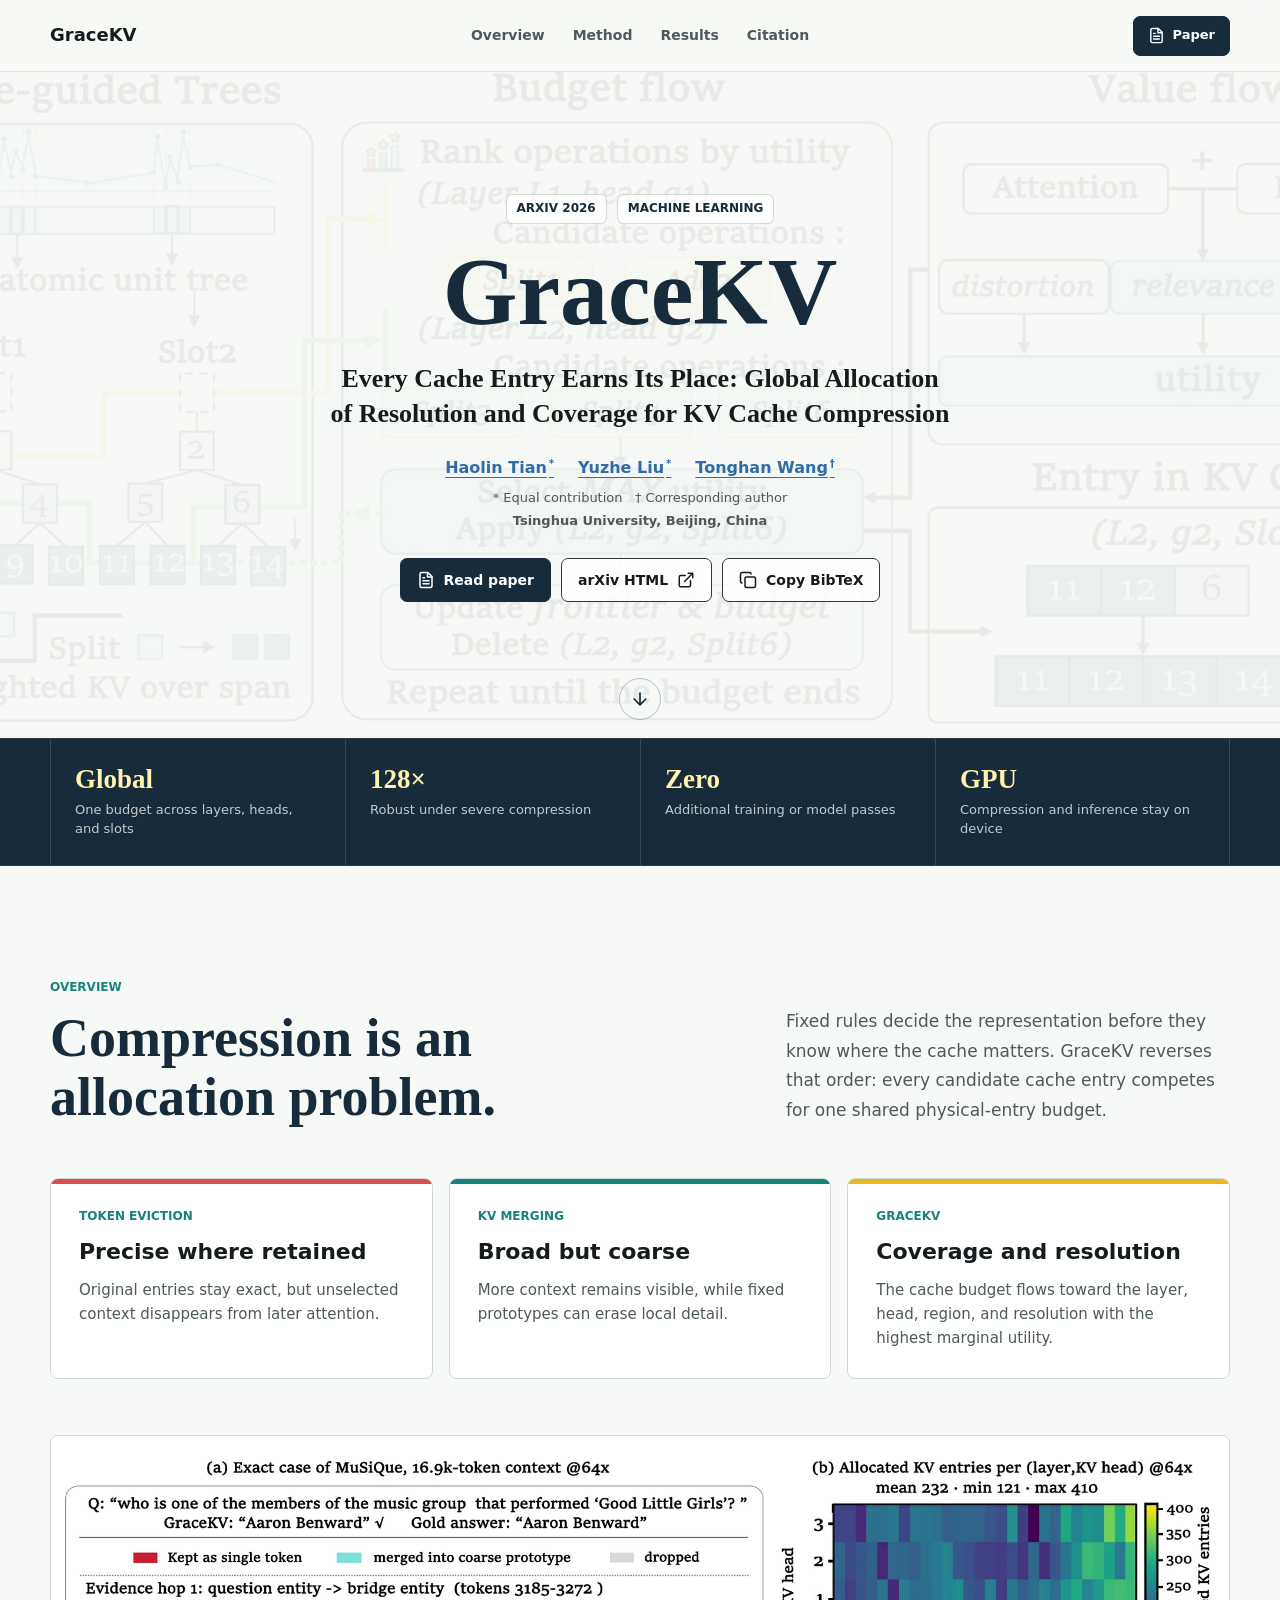
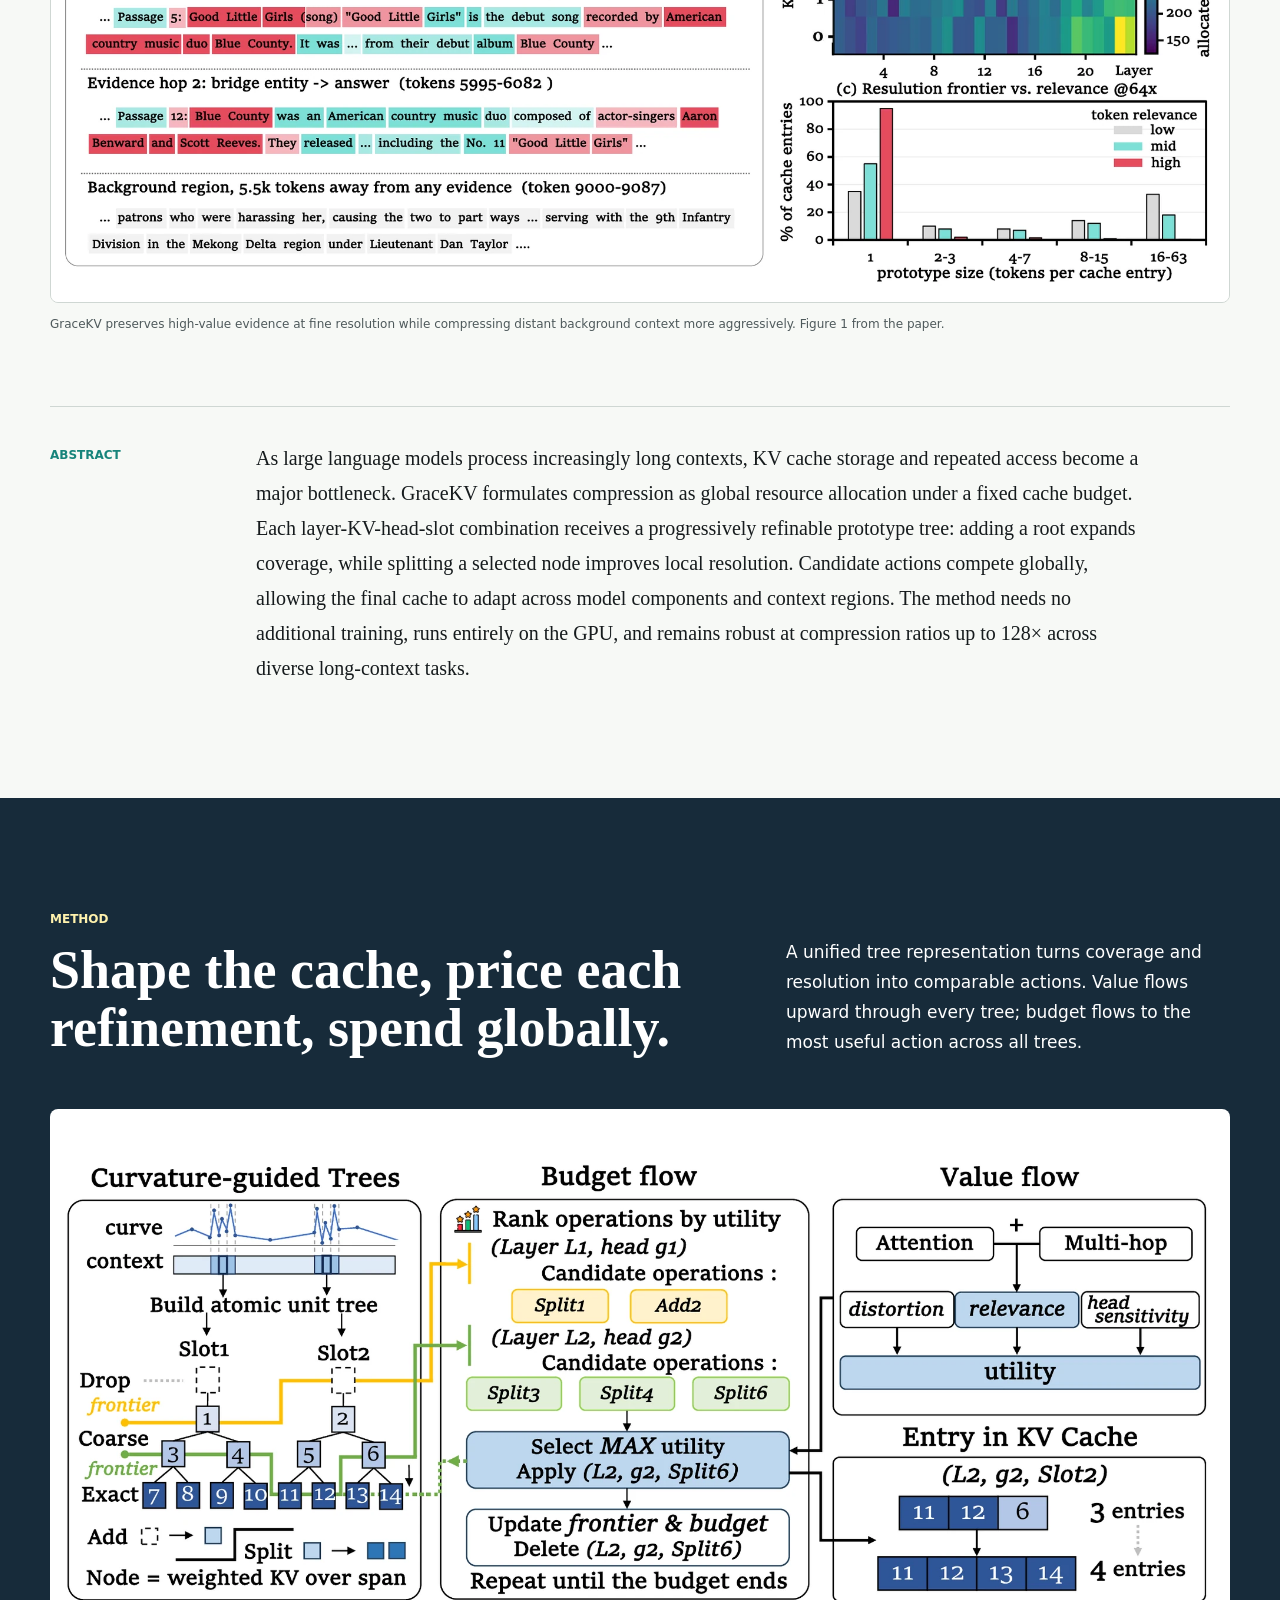
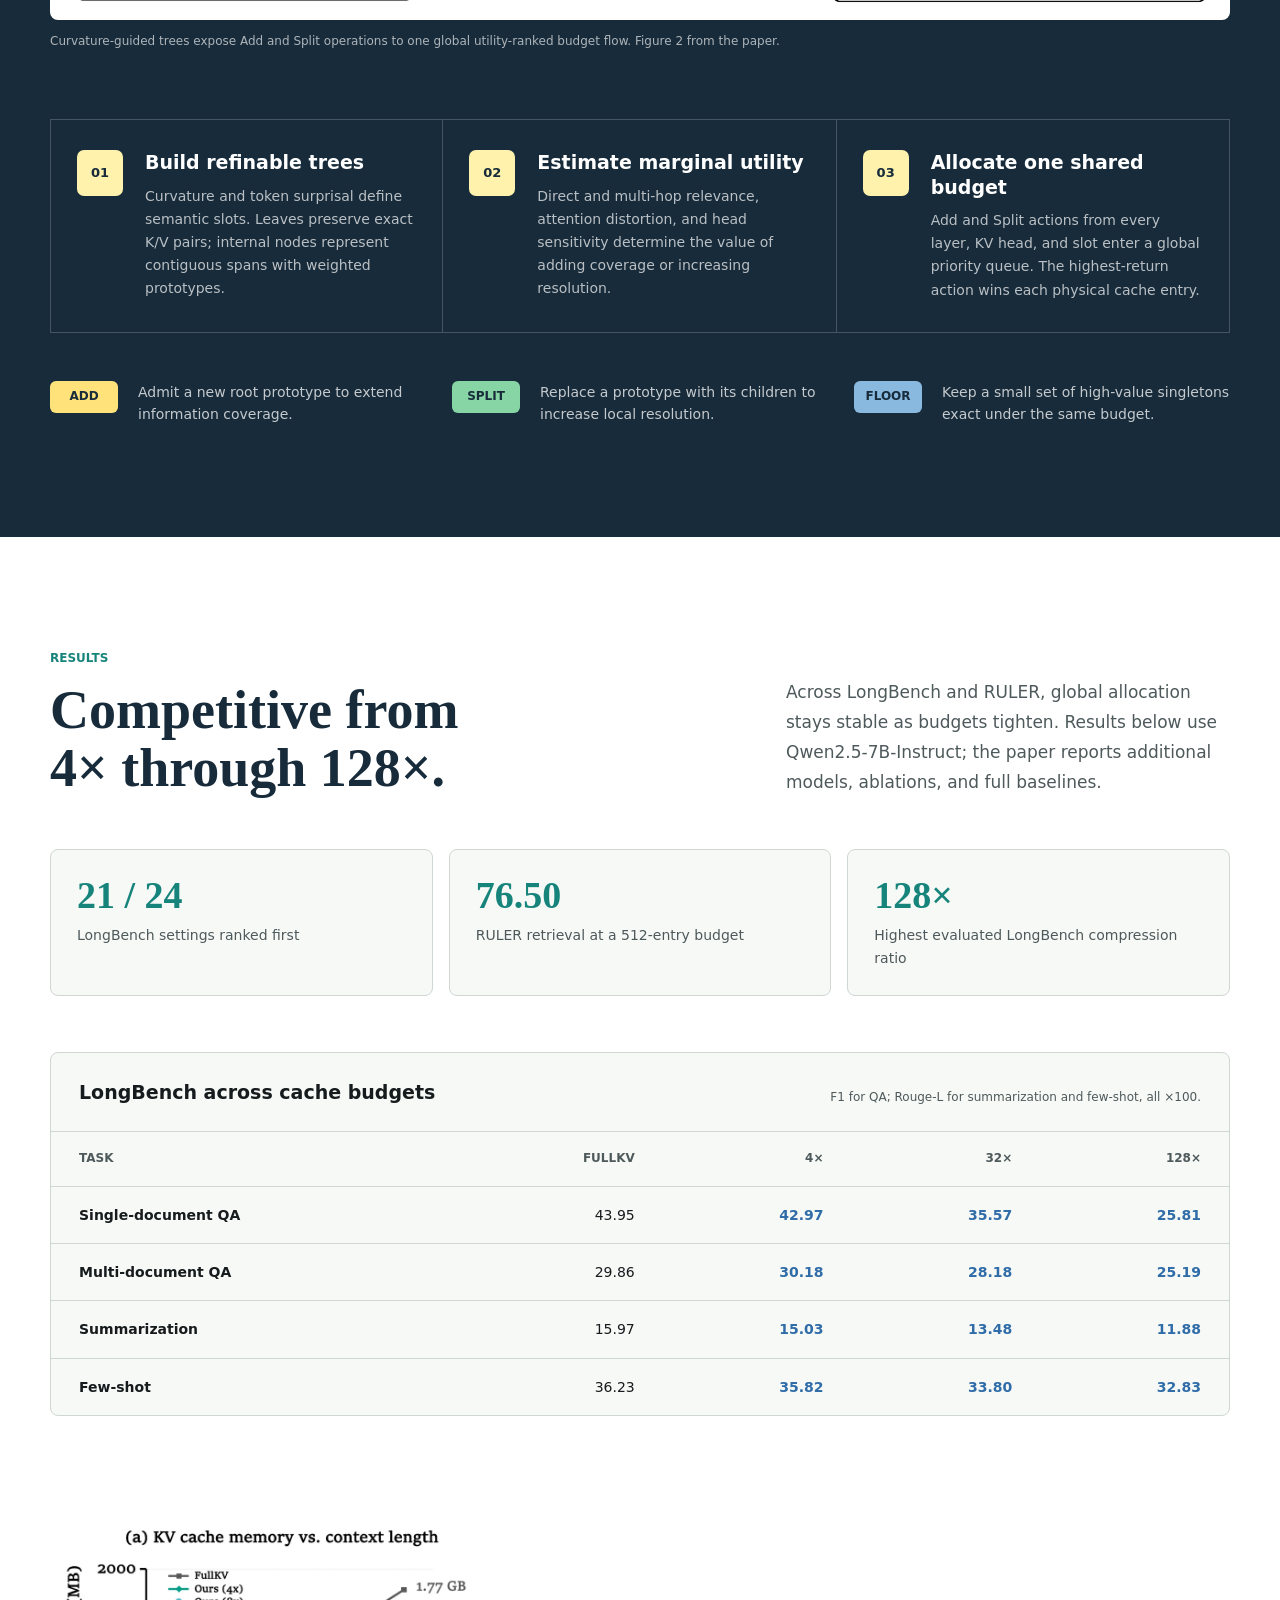
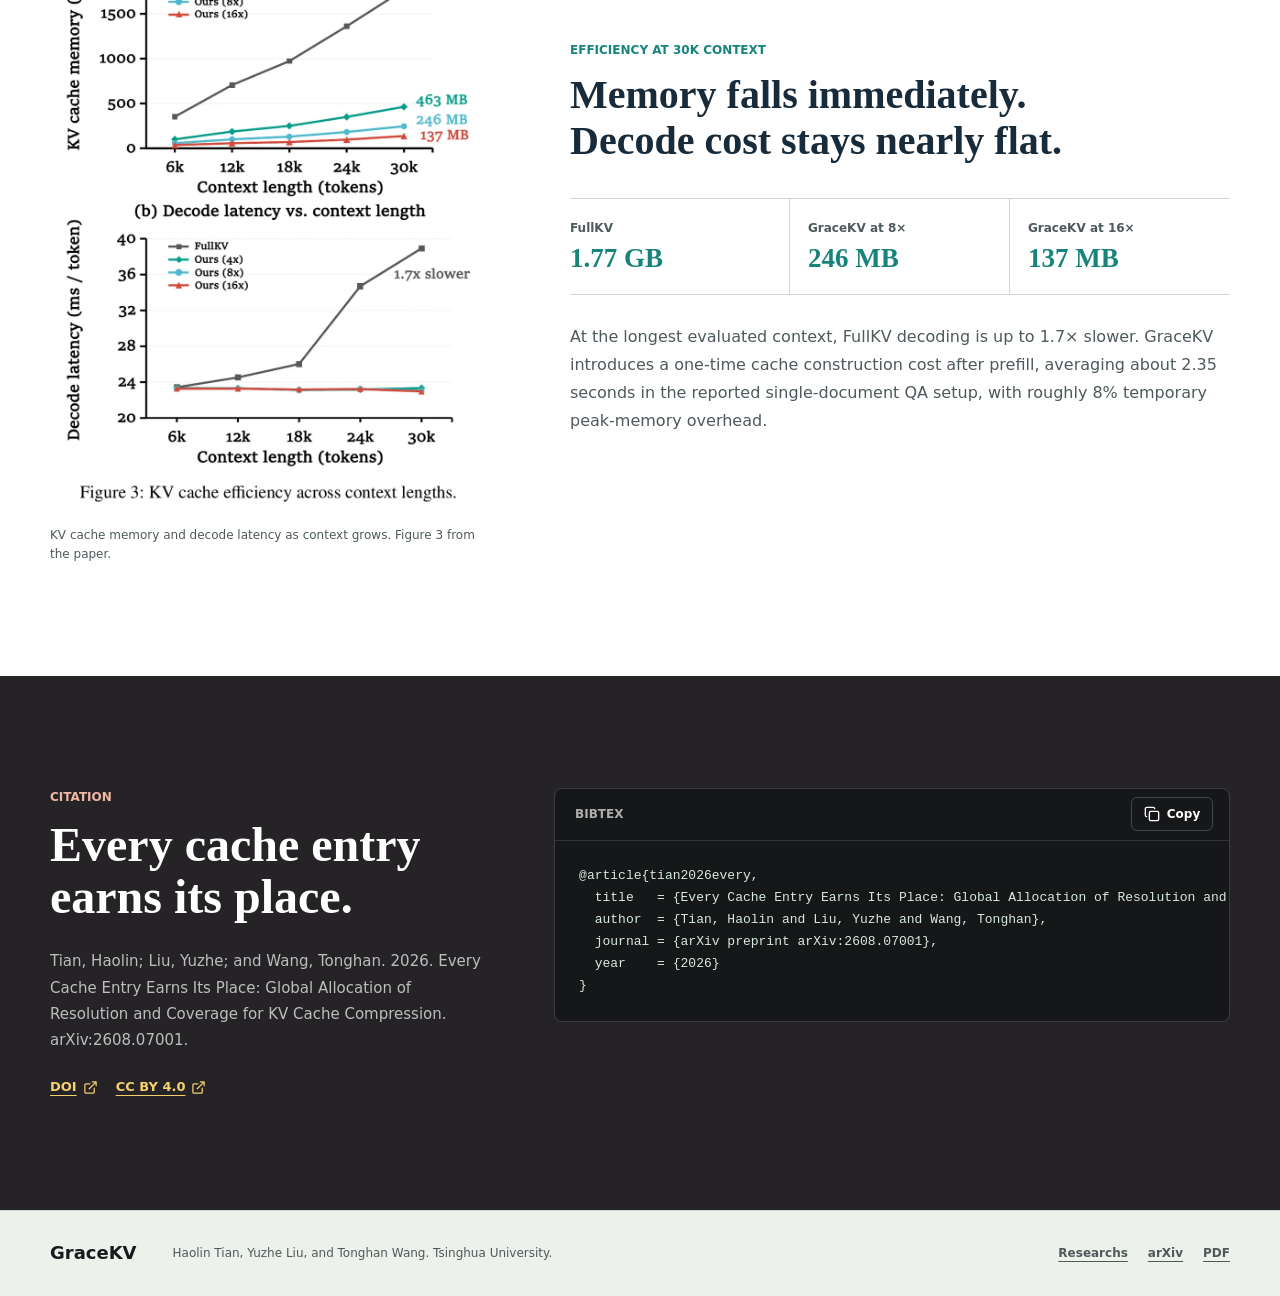
==== gracekv/index.html @ 222e80a4 "Add GraceKV paper project page" ====
<!doctype html>
<html lang="en">
<head>
  <meta charset="utf-8" />
  <meta name="viewport" content="width=device-width, initial-scale=1" />
  <meta name="theme-color" content="#f7f9f6" />
  <meta
    name="description"
    content="GraceKV globally allocates KV cache resolution and coverage across layers, heads, and context regions under a shared cache budget."
  />
  <meta name="author" content="Haolin Tian, Yuzhe Liu, Tonghan Wang" />
  <meta property="og:type" content="article" />
  <meta property="og:site_name" content="GraceKV" />
  <meta property="og:title" content="GraceKV: Global Allocation for KV Cache Compression" />
  <meta
    property="og:description"
    content="Every cache entry earns its place. Allocate resolution and coverage globally under one shared KV cache budget."
  />
  <meta property="og:url" content="https://yz-liu-creater.github.io/gracekv/" />
  <meta property="og:image" content="https://yz-liu-creater.github.io/gracekv/assets/og-gracekv.webp" />
  <meta name="twitter:card" content="summary_large_image" />
  <meta name="twitter:title" content="GraceKV: Global Allocation for KV Cache Compression" />
  <meta
    name="twitter:description"
    content="A global resource allocation approach to KV cache compression, robust up to 128x compression."
  />
  <meta name="twitter:image" content="https://yz-liu-creater.github.io/gracekv/assets/og-gracekv.webp" />
  <link rel="canonical" href="https://yz-liu-creater.github.io/gracekv/" />
  <link rel="preload" as="image" href="assets/method-overview.webp" fetchpriority="high" />
  <link rel="stylesheet" href="style.css?v=20260812a" />
  <script src="script.js?v=20260812a" defer></script>
  <title>GraceKV | Global Allocation for KV Cache Compression</title>
  <script type="application/ld+json">
    {
      "@context": "https://schema.org",
      "@type": "ScholarlyArticle",
      "headline": "Every Cache Entry Earns Its Place: Global Allocation of Resolution and Coverage for KV Cache Compression",
      "name": "GraceKV",
      "datePublished": "2026-08-07",
      "identifier": "https://doi.org/10.48550/arXiv.2608.07001",
      "url": "https://arxiv.org/abs/2608.07001",
      "license": "https://creativecommons.org/licenses/by/4.0/",
      "author": [
        { "@type": "Person", "name": "Haolin Tian" },
        { "@type": "Person", "name": "Yuzhe Liu" },
        { "@type": "Person", "name": "Tonghan Wang" }
      ],
      "affiliation": {
        "@type": "CollegeOrUniversity",
        "name": "Tsinghua University"
      }
    }
  </script>
</head>
<body>
  <a class="skip-link" href="#main-content">Skip to content</a>

  <svg class="icon-sprite" aria-hidden="true">
    <symbol id="icon-file-text" viewBox="0 0 24 24">
      <path d="M14.5 2H6a2 2 0 0 0-2 2v16a2 2 0 0 0 2 2h12a2 2 0 0 0 2-2V7.5L14.5 2z" />
      <path d="M14 2v6h6M8 13h8M8 17h8M8 9h2" />
    </symbol>
    <symbol id="icon-external" viewBox="0 0 24 24">
      <path d="M15 3h6v6M10 14 21 3M18 13v6a2 2 0 0 1-2 2H5a2 2 0 0 1-2-2V8a2 2 0 0 1 2-2h6" />
    </symbol>
    <symbol id="icon-copy" viewBox="0 0 24 24">
      <rect width="14" height="14" x="8" y="8" rx="2" />
      <path d="M4 16c-1.1 0-2-.9-2-2V4c0-1.1.9-2 2-2h10c1.1 0 2 .9 2 2" />
    </symbol>
    <symbol id="icon-check" viewBox="0 0 24 24">
      <path d="m20 6-11 11-5-5" />
    </symbol>
    <symbol id="icon-menu" viewBox="0 0 24 24">
      <path d="M4 6h16M4 12h16M4 18h16" />
    </symbol>
    <symbol id="icon-x" viewBox="0 0 24 24">
      <path d="M18 6 6 18M6 6l12 12" />
    </symbol>
    <symbol id="icon-arrow-down" viewBox="0 0 24 24">
      <path d="M12 5v14M19 12l-7 7-7-7" />
    </symbol>
  </svg>

  <header class="site-header" data-header>
    <div class="header-inner">
      <a class="wordmark" href="#top" aria-label="GraceKV home">GraceKV</a>

      <button
        class="menu-toggle"
        type="button"
        aria-expanded="false"
        aria-controls="site-nav"
        aria-label="Open navigation"
        title="Open navigation"
        data-menu-toggle
      >
        <svg class="menu-icon" aria-hidden="true"><use href="#icon-menu"></use></svg>
        <svg class="close-icon" aria-hidden="true"><use href="#icon-x"></use></svg>
      </button>

      <nav class="site-nav" id="site-nav" aria-label="Paper navigation" data-site-nav>
        <a href="#overview" data-section-link="overview">Overview</a>
        <a href="#method" data-section-link="method">Method</a>
        <a href="#results" data-section-link="results">Results</a>
        <a href="#citation" data-section-link="citation">Citation</a>
      </nav>

      <a
        class="header-paper"
        href="https://arxiv.org/pdf/2608.07001"
        target="_blank"
        rel="noreferrer"
      >
        <svg aria-hidden="true"><use href="#icon-file-text"></use></svg>
        <span>Paper</span>
      </a>
    </div>
  </header>

  <main id="main-content">
    <section class="hero" id="top" aria-labelledby="hero-title">
      <div class="hero-media" aria-hidden="true"></div>
      <div class="hero-overlay" aria-hidden="true"></div>
      <div class="hero-inner">
        <p class="hero-kicker"><span>arXiv 2026</span><span>Machine Learning</span></p>
        <h1 id="hero-title">GraceKV</h1>
        <p class="paper-title">
          Every Cache Entry Earns Its Place: Global Allocation of Resolution and Coverage for KV Cache Compression
        </p>

        <ul class="author-list" aria-label="Authors">
          <li>
            <a href="https://arxiv.org/search/cs?searchtype=author&amp;query=Tian%2C+H" target="_blank" rel="noreferrer">Haolin Tian<sup>*</sup></a>
          </li>
          <li><a href="../index.html">Yuzhe Liu<sup>*</sup></a></li>
          <li>
            <a href="https://arxiv.org/search/cs?searchtype=author&amp;query=Wang%2C+T" target="_blank" rel="noreferrer">Tonghan Wang<sup>&dagger;</sup></a>
          </li>
        </ul>
        <p class="author-note">* Equal contribution &nbsp; &dagger; Corresponding author</p>
        <p class="affiliation">Tsinghua University, Beijing, China</p>

        <div class="hero-actions" aria-label="Paper resources">
          <a class="action action-primary" href="https://arxiv.org/pdf/2608.07001" target="_blank" rel="noreferrer">
            <svg aria-hidden="true"><use href="#icon-file-text"></use></svg>
            <span>Read paper</span>
          </a>
          <a class="action action-secondary" href="https://arxiv.org/html/2608.07001v1" target="_blank" rel="noreferrer">
            <span>arXiv HTML</span>
            <svg aria-hidden="true"><use href="#icon-external"></use></svg>
          </a>
          <button class="action action-secondary" type="button" data-copy-citation>
            <svg aria-hidden="true"><use href="#icon-copy"></use></svg>
            <span data-copy-label>Copy BibTeX</span>
          </button>
        </div>
      </div>

      <a class="hero-jump" href="#overview" aria-label="Continue to overview" title="Continue to overview">
        <svg aria-hidden="true"><use href="#icon-arrow-down"></use></svg>
      </a>
    </section>

    <section class="signal-band" aria-label="GraceKV highlights">
      <div class="signal-inner">
        <div class="signal-item">
          <strong>Global</strong>
          <span>One budget across layers, heads, and slots</span>
        </div>
        <div class="signal-item">
          <strong>128&times;</strong>
          <span>Robust under severe compression</span>
        </div>
        <div class="signal-item">
          <strong>Zero</strong>
          <span>Additional training or model passes</span>
        </div>
        <div class="signal-item">
          <strong>GPU</strong>
          <span>Compression and inference stay on device</span>
        </div>
      </div>
    </section>

    <section class="section overview-section" id="overview" aria-labelledby="overview-title">
      <div class="section-inner">
        <div class="section-heading heading-grid">
          <div>
            <p class="section-label">Overview</p>
            <h2 id="overview-title">Compression is an allocation problem.</h2>
          </div>
          <p class="section-lead">
            Fixed rules decide the representation before they know where the cache matters. GraceKV reverses that order: every candidate cache entry competes for one shared physical-entry budget.
          </p>
        </div>

        <div class="tradeoff-grid">
          <article class="tradeoff-card eviction-card">
            <p class="card-label">Token eviction</p>
            <h3>Precise where retained</h3>
            <p>Original entries stay exact, but unselected context disappears from later attention.</p>
          </article>
          <article class="tradeoff-card merging-card">
            <p class="card-label">KV merging</p>
            <h3>Broad but coarse</h3>
            <p>More context remains visible, while fixed prototypes can erase local detail.</p>
          </article>
          <article class="tradeoff-card grace-card">
            <p class="card-label">GraceKV</p>
            <h3>Coverage and resolution</h3>
            <p>The cache budget flows toward the layer, head, region, and resolution with the highest marginal utility.</p>
          </article>
        </div>

        <figure class="paper-figure allocation-figure">
          <img
            src="assets/allocation-case.webp"
            width="2000"
            height="792"
            alt="GraceKV allocation case showing evidence tokens retained at fine resolution, background regions compressed, and cache entries distributed across layers and KV heads."
            loading="lazy"
            decoding="async"
          />
          <figcaption>
            GraceKV preserves high-value evidence at fine resolution while compressing distant background context more aggressively. Figure 1 from the paper.
          </figcaption>
        </figure>

        <div class="abstract-block">
          <p class="section-label">Abstract</p>
          <p>
            As large language models process increasingly long contexts, KV cache storage and repeated access become a major bottleneck. GraceKV formulates compression as global resource allocation under a fixed cache budget. Each layer-KV-head-slot combination receives a progressively refinable prototype tree: adding a root expands coverage, while splitting a selected node improves local resolution. Candidate actions compete globally, allowing the final cache to adapt across model components and context regions. The method needs no additional training, runs entirely on the GPU, and remains robust at compression ratios up to 128&times; across diverse long-context tasks.
          </p>
        </div>
      </div>
    </section>

    <section class="section method-section" id="method" aria-labelledby="method-title">
      <div class="section-inner">
        <div class="section-heading heading-grid method-heading">
          <div>
            <p class="section-label">Method</p>
            <h2 id="method-title">Shape the cache, price each refinement, spend globally.</h2>
          </div>
          <p class="section-lead">
            A unified tree representation turns coverage and resolution into comparable actions. Value flows upward through every tree; budget flows to the most useful action across all trees.
          </p>
        </div>

        <figure class="paper-figure method-figure">
          <img
            src="assets/method-overview.webp"
            width="2000"
            height="864"
            alt="GraceKV method overview with curvature-guided prototype trees, global budget flow, and a value flow combining attention distortion, multi-hop relevance, and head sensitivity."
            loading="lazy"
            decoding="async"
          />
          <figcaption>
            Curvature-guided trees expose Add and Split operations to one global utility-ranked budget flow. Figure 2 from the paper.
          </figcaption>
        </figure>

        <ol class="method-steps">
          <li>
            <span class="step-index">01</span>
            <div>
              <h3>Build refinable trees</h3>
              <p>Curvature and token surprisal define semantic slots. Leaves preserve exact K/V pairs; internal nodes represent contiguous spans with weighted prototypes.</p>
            </div>
          </li>
          <li>
            <span class="step-index">02</span>
            <div>
              <h3>Estimate marginal utility</h3>
              <p>Direct and multi-hop relevance, attention distortion, and head sensitivity determine the value of adding coverage or increasing resolution.</p>
            </div>
          </li>
          <li>
            <span class="step-index">03</span>
            <div>
              <h3>Allocate one shared budget</h3>
              <p>Add and Split actions from every layer, KV head, and slot enter a global priority queue. The highest-return action wins each physical cache entry.</p>
            </div>
          </li>
        </ol>

        <div class="operation-band" aria-label="GraceKV allocation operations">
          <div>
            <span class="operation-mark add-mark">Add</span>
            <p>Admit a new root prototype to extend information coverage.</p>
          </div>
          <div>
            <span class="operation-mark split-mark">Split</span>
            <p>Replace a prototype with its children to increase local resolution.</p>
          </div>
          <div>
            <span class="operation-mark floor-mark">Floor</span>
            <p>Keep a small set of high-value singletons exact under the same budget.</p>
          </div>
        </div>
      </div>
    </section>

    <section class="section results-section" id="results" aria-labelledby="results-title">
      <div class="section-inner">
        <div class="section-heading heading-grid">
          <div>
            <p class="section-label">Results</p>
            <h2 id="results-title">Competitive from 4&times; through 128&times;.</h2>
          </div>
          <p class="section-lead">
            Across LongBench and RULER, global allocation stays stable as budgets tighten. Results below use Qwen2.5-7B-Instruct; the paper reports additional models, ablations, and full baselines.
          </p>
        </div>

        <div class="result-stats">
          <article class="result-stat">
            <strong>21 / 24</strong>
            <span>LongBench settings ranked first</span>
          </article>
          <article class="result-stat">
            <strong>76.50</strong>
            <span>RULER retrieval at a 512-entry budget</span>
          </article>
          <article class="result-stat">
            <strong>128&times;</strong>
            <span>Highest evaluated LongBench compression ratio</span>
          </article>
        </div>

        <div class="table-wrap" role="region" aria-labelledby="benchmark-table-title" tabindex="0">
          <div class="table-heading">
            <h3 id="benchmark-table-title">LongBench across cache budgets</h3>
            <p>F1 for QA; Rouge-L for summarization and few-shot, all &times;100.</p>
          </div>
          <table>
            <thead>
              <tr>
                <th scope="col">Task</th>
                <th scope="col">FullKV</th>
                <th scope="col">4&times;</th>
                <th scope="col">32&times;</th>
                <th scope="col">128&times;</th>
              </tr>
            </thead>
            <tbody>
              <tr>
                <th scope="row">Single-document QA</th>
                <td>43.95</td>
                <td><strong>42.97</strong></td>
                <td><strong>35.57</strong></td>
                <td><strong>25.81</strong></td>
              </tr>
              <tr>
                <th scope="row">Multi-document QA</th>
                <td>29.86</td>
                <td><strong>30.18</strong></td>
                <td><strong>28.18</strong></td>
                <td><strong>25.19</strong></td>
              </tr>
              <tr>
                <th scope="row">Summarization</th>
                <td>15.97</td>
                <td><strong>15.03</strong></td>
                <td><strong>13.48</strong></td>
                <td><strong>11.88</strong></td>
              </tr>
              <tr>
                <th scope="row">Few-shot</th>
                <td>36.23</td>
                <td><strong>35.82</strong></td>
                <td><strong>33.80</strong></td>
                <td><strong>32.83</strong></td>
              </tr>
            </tbody>
          </table>
        </div>

        <div class="efficiency-grid">
          <figure class="efficiency-figure">
            <img
              src="assets/efficiency.webp"
              width="960"
              height="1314"
              alt="Plots of KV cache memory and per-token decode latency against context length for FullKV and GraceKV at 4x, 8x, and 16x compression."
              loading="lazy"
              decoding="async"
            />
            <figcaption>KV cache memory and decode latency as context grows. Figure 3 from the paper.</figcaption>
          </figure>

          <div class="efficiency-copy">
            <p class="section-label">Efficiency at 30K context</p>
            <h3>Memory falls immediately. Decode cost stays nearly flat.</h3>
            <dl class="efficiency-metrics">
              <div>
                <dt>FullKV</dt>
                <dd>1.77 GB</dd>
              </div>
              <div>
                <dt>GraceKV at 8&times;</dt>
                <dd>246 MB</dd>
              </div>
              <div>
                <dt>GraceKV at 16&times;</dt>
                <dd>137 MB</dd>
              </div>
            </dl>
            <p>
              At the longest evaluated context, FullKV decoding is up to 1.7&times; slower. GraceKV introduces a one-time cache construction cost after prefill, averaging about 2.35 seconds in the reported single-document QA setup, with roughly 8% temporary peak-memory overhead.
            </p>
          </div>
        </div>
      </div>
    </section>

    <section class="section citation-section" id="citation" aria-labelledby="citation-title">
      <div class="section-inner citation-grid">
        <div>
          <p class="section-label">Citation</p>
          <h2 id="citation-title">Every cache entry earns its place.</h2>
          <p class="citation-copy">
            Tian, Haolin; Liu, Yuzhe; and Wang, Tonghan. 2026. Every Cache Entry Earns Its Place: Global Allocation of Resolution and Coverage for KV Cache Compression. arXiv:2608.07001.
          </p>
          <div class="citation-links">
            <a href="https://doi.org/10.48550/arXiv.2608.07001" target="_blank" rel="noreferrer">
              DOI
              <svg aria-hidden="true"><use href="#icon-external"></use></svg>
            </a>
            <a href="http://creativecommons.org/licenses/by/4.0/" target="_blank" rel="noreferrer">
              CC BY 4.0
              <svg aria-hidden="true"><use href="#icon-external"></use></svg>
            </a>
          </div>
        </div>

        <div class="bibtex-block">
          <div class="bibtex-header">
            <span>BibTeX</span>
            <button type="button" data-copy-citation aria-label="Copy BibTeX" title="Copy BibTeX">
              <svg aria-hidden="true"><use href="#icon-copy"></use></svg>
              <span data-copy-label>Copy</span>
            </button>
          </div>
          <pre><code id="bibtex">@article{tian2026every,
  title   = {Every Cache Entry Earns Its Place: Global Allocation of Resolution and Coverage for KV Cache Compression},
  author  = {Tian, Haolin and Liu, Yuzhe and Wang, Tonghan},
  journal = {arXiv preprint arXiv:2608.07001},
  year    = {2026}
}</code></pre>
        </div>
      </div>
    </section>
  </main>

  <footer class="site-footer">
    <div class="footer-inner">
      <a class="footer-mark" href="#top">GraceKV</a>
      <p>Haolin Tian, Yuzhe Liu, and Tonghan Wang. Tsinghua University.</p>
      <nav aria-label="Footer navigation">
        <a href="../researchs.html">Researchs</a>
        <a href="https://arxiv.org/abs/2608.07001" target="_blank" rel="noreferrer">arXiv</a>
        <a href="https://arxiv.org/pdf/2608.07001" target="_blank" rel="noreferrer">PDF</a>
      </nav>
    </div>
  </footer>
</body>
</html>
---- gracekv/style.css ----
:root {
  --paper: #f7f9f6;
  --paper-deep: #edf1ec;
  --white: #ffffff;
  --ink: #161b1d;
  --ink-soft: #4e595b;
  --line: #cfd7d3;
  --line-dark: #303a3c;
  --blue: #2f6ca8;
  --teal: #17847b;
  --coral: #d74f4f;
  --yellow: #e7b822;
  --navy: #172b3a;
  --max-width: 1180px;
  --header-height: 72px;
}

* {
  box-sizing: border-box;
}

html {
  scroll-behavior: smooth;
  scroll-padding-top: calc(var(--header-height) + 22px);
}

body {
  min-width: 320px;
  margin: 0;
  color: var(--ink);
  background: var(--paper);
  font-family: Inter, ui-sans-serif, system-ui, -apple-system, BlinkMacSystemFont, "Segoe UI", sans-serif;
  line-height: 1.6;
}

body.menu-open {
  overflow: hidden;
}

a {
  color: inherit;
}

button,
a {
  -webkit-tap-highlight-color: transparent;
}

button {
  font: inherit;
}

img {
  display: block;
  max-width: 100%;
}

svg {
  width: 20px;
  height: 20px;
  fill: none;
  stroke: currentColor;
  stroke-width: 2;
  stroke-linecap: round;
  stroke-linejoin: round;
}

.icon-sprite {
  position: absolute;
  width: 0;
  height: 0;
  overflow: hidden;
}

.skip-link {
  position: fixed;
  top: 10px;
  left: 10px;
  z-index: 100;
  padding: 10px 14px;
  color: var(--white);
  background: var(--navy);
  border-radius: 6px;
  text-decoration: none;
  transform: translateY(-150%);
}

.skip-link:focus {
  transform: translateY(0);
}

.site-header {
  position: fixed;
  inset: 0 0 auto;
  z-index: 20;
  height: var(--header-height);
  background: rgba(247, 249, 246, 0.9);
  border-bottom: 1px solid rgba(48, 58, 60, 0.12);
  backdrop-filter: blur(18px) saturate(1.1);
  transition: background-color 180ms ease, box-shadow 180ms ease;
}

.site-header.is-scrolled {
  background: rgba(247, 249, 246, 0.97);
  box-shadow: 0 10px 30px rgba(23, 43, 58, 0.08);
}

.header-inner {
  position: relative;
  display: grid;
  grid-template-columns: 1fr auto 1fr;
  align-items: center;
  gap: 26px;
  width: min(var(--max-width), calc(100% - 40px));
  height: 100%;
  margin: 0 auto;
}

.wordmark,
.footer-mark {
  width: fit-content;
  color: var(--ink);
  font-size: 18px;
  font-weight: 850;
  letter-spacing: 0;
  text-decoration: none;
}

.site-nav {
  display: flex;
  align-items: center;
  justify-content: center;
  gap: 28px;
}

.site-nav a {
  position: relative;
  color: var(--ink-soft);
  font-size: 14px;
  font-weight: 700;
  letter-spacing: 0;
  text-decoration: none;
}

.site-nav a::after {
  position: absolute;
  right: 0;
  bottom: -9px;
  left: 0;
  height: 2px;
  content: "";
  background: var(--teal);
  transform: scaleX(0);
  transform-origin: center;
  transition: transform 160ms ease;
}

.site-nav a:hover,
.site-nav a[aria-current="true"] {
  color: var(--ink);
}

.site-nav a:hover::after,
.site-nav a[aria-current="true"]::after {
  transform: scaleX(1);
}

.header-paper {
  display: inline-flex;
  justify-self: end;
  align-items: center;
  gap: 8px;
  min-height: 40px;
  padding: 0 14px;
  color: var(--white);
  background: var(--navy);
  border: 1px solid var(--navy);
  border-radius: 7px;
  font-size: 13px;
  font-weight: 750;
  text-decoration: none;
  transition: background-color 160ms ease, border-color 160ms ease, transform 160ms ease;
}

.header-paper:hover {
  background: var(--teal);
  border-color: var(--teal);
  transform: translateY(-1px);
}

.header-paper svg {
  width: 17px;
  height: 17px;
}

.menu-toggle {
  display: none;
  width: 44px;
  height: 44px;
  padding: 0;
  place-items: center;
  color: var(--ink);
  background: transparent;
  border: 1px solid var(--line);
  border-radius: 7px;
  cursor: pointer;
}

.menu-toggle .close-icon {
  display: none;
}

.menu-toggle[aria-expanded="true"] .menu-icon {
  display: none;
}

.menu-toggle[aria-expanded="true"] .close-icon {
  display: block;
}

.hero {
  position: relative;
  display: grid;
  min-height: 82svh;
  max-height: 780px;
  padding: calc(var(--header-height) + 62px) 20px 76px;
  overflow: hidden;
  isolation: isolate;
}

.hero-media,
.hero-overlay {
  position: absolute;
  inset: 0;
}

.hero-media {
  z-index: -2;
  background-color: var(--white);
  background-image: url("assets/method-overview.webp");
  background-position: center 54%;
  background-repeat: no-repeat;
  background-size: cover;
  opacity: 0.42;
  filter: saturate(0.8) contrast(0.9);
  transform: scale(1.03);
}

.hero-overlay {
  z-index: -1;
  background: rgba(247, 249, 246, 0.84);
}

.hero-inner {
  align-self: center;
  width: min(1040px, 100%);
  margin: 0 auto;
  text-align: center;
}

.hero-kicker {
  display: flex;
  flex-wrap: wrap;
  justify-content: center;
  gap: 10px;
  margin: 0 0 22px;
}

.hero-kicker span {
  display: inline-flex;
  align-items: center;
  min-height: 30px;
  padding: 0 10px;
  color: var(--navy);
  background: rgba(255, 255, 255, 0.76);
  border: 1px solid rgba(48, 58, 60, 0.18);
  border-radius: 6px;
  font-size: 12px;
  font-weight: 800;
  letter-spacing: 0;
  text-transform: uppercase;
}

h1,
h2,
h3,
p {
  overflow-wrap: anywhere;
}

h1 {
  margin: 0;
  color: var(--navy);
  font-family: Georgia, "Times New Roman", serif;
  font-size: 96px;
  font-weight: 700;
  letter-spacing: 0;
  line-height: 0.95;
}

.paper-title {
  max-width: 900px;
  margin: 24px auto 0;
  color: var(--ink);
  font-family: Georgia, "Times New Roman", serif;
  font-size: 26px;
  font-weight: 600;
  line-height: 1.35;
  text-wrap: balance;
}

.author-list {
  display: flex;
  flex-wrap: wrap;
  justify-content: center;
  gap: 8px 24px;
  margin: 24px 0 0;
  padding: 0;
  list-style: none;
}

.author-list a {
  color: var(--blue);
  font-size: 16px;
  font-weight: 750;
  text-underline-offset: 4px;
  text-decoration-thickness: 1px;
}

.author-list sup {
  top: -0.3em;
  margin-left: 2px;
  font-size: 10px;
}

.author-note,
.affiliation {
  margin: 7px 0 0;
  color: var(--ink-soft);
  font-size: 13px;
}

.affiliation {
  margin-top: 3px;
  font-weight: 650;
}

.hero-actions {
  display: flex;
  flex-wrap: wrap;
  justify-content: center;
  gap: 10px;
  margin-top: 26px;
}

.action {
  display: inline-flex;
  align-items: center;
  justify-content: center;
  gap: 9px;
  min-height: 44px;
  padding: 0 16px;
  border-radius: 7px;
  cursor: pointer;
  font-size: 14px;
  font-weight: 760;
  letter-spacing: 0;
  text-decoration: none;
  transition: color 160ms ease, background-color 160ms ease, border-color 160ms ease, transform 160ms ease;
}

.action:hover {
  transform: translateY(-2px);
}

.action-primary {
  color: var(--white);
  background: var(--navy);
  border: 1px solid var(--navy);
}

.action-primary:hover {
  background: var(--teal);
  border-color: var(--teal);
}

.action-secondary {
  color: var(--ink);
  background: rgba(255, 255, 255, 0.82);
  border: 1px solid var(--line-dark);
}

.action-secondary:hover {
  color: var(--blue);
  background: var(--white);
  border-color: var(--blue);
}

.action svg {
  width: 18px;
  height: 18px;
}

.hero-jump {
  position: absolute;
  bottom: 18px;
  left: 50%;
  display: grid;
  place-items: center;
  width: 42px;
  height: 42px;
  color: var(--navy);
  border: 1px solid rgba(48, 58, 60, 0.3);
  border-radius: 50%;
  transform: translateX(-50%);
  transition: color 160ms ease, background-color 160ms ease, transform 160ms ease;
}

.hero-jump:hover {
  color: var(--white);
  background: var(--navy);
  transform: translateX(-50%) translateY(2px);
}

.signal-band {
  color: var(--white);
  background: var(--navy);
  border-top: 1px solid var(--line-dark);
  border-bottom: 1px solid var(--line-dark);
}

.signal-inner {
  display: grid;
  grid-template-columns: repeat(4, minmax(0, 1fr));
  width: min(var(--max-width), calc(100% - 40px));
  margin: 0 auto;
}

.signal-item {
  min-width: 0;
  padding: 26px 24px;
  border-left: 1px solid rgba(255, 255, 255, 0.15);
}

.signal-item:last-child {
  border-right: 1px solid rgba(255, 255, 255, 0.15);
}

.signal-item strong,
.signal-item span {
  display: block;
}

.signal-item strong {
  color: #fff2ad;
  font-family: Georgia, "Times New Roman", serif;
  font-size: 27px;
  line-height: 1.05;
}

.signal-item span {
  margin-top: 8px;
  color: rgba(255, 255, 255, 0.75);
  font-size: 13px;
  line-height: 1.45;
}

.section {
  padding: 112px 20px;
}

.section-inner {
  width: min(var(--max-width), 100%);
  margin: 0 auto;
}

.section-heading {
  margin-bottom: 52px;
}

.heading-grid {
  display: grid;
  grid-template-columns: minmax(0, 1.08fr) minmax(300px, 0.72fr);
  gap: 70px;
  align-items: end;
}

.section-label,
.card-label {
  margin: 0 0 12px;
  color: var(--teal);
  font-size: 12px;
  font-weight: 850;
  letter-spacing: 0;
  text-transform: uppercase;
}

h2 {
  max-width: 780px;
  margin: 0;
  color: var(--navy);
  font-family: Georgia, "Times New Roman", serif;
  font-size: 54px;
  font-weight: 700;
  letter-spacing: 0;
  line-height: 1.08;
  text-wrap: balance;
}

.section-lead {
  margin: 0;
  color: var(--ink-soft);
  font-size: 17px;
  line-height: 1.75;
}

.tradeoff-grid {
  display: grid;
  grid-template-columns: repeat(3, minmax(0, 1fr));
  gap: 16px;
  margin-bottom: 56px;
}

.tradeoff-card {
  position: relative;
  min-width: 0;
  padding: 28px;
  background: var(--white);
  border: 1px solid var(--line);
  border-radius: 8px;
  overflow: hidden;
}

.tradeoff-card::before {
  position: absolute;
  inset: 0 0 auto;
  height: 5px;
  content: "";
}

.eviction-card::before {
  background: var(--coral);
}

.merging-card::before {
  background: var(--teal);
}

.grace-card::before {
  background: var(--yellow);
}

.tradeoff-card h3 {
  margin: 0;
  color: var(--ink);
  font-size: 22px;
  letter-spacing: 0;
  line-height: 1.25;
}

.tradeoff-card p:last-child {
  margin: 12px 0 0;
  color: var(--ink-soft);
  font-size: 15px;
}

.paper-figure,
.efficiency-figure {
  margin: 0;
}

.paper-figure img {
  width: 100%;
  height: auto;
  background: var(--white);
  border: 1px solid var(--line);
  border-radius: 8px;
}

figcaption {
  margin-top: 12px;
  color: var(--ink-soft);
  font-size: 12px;
  line-height: 1.55;
}

.abstract-block {
  display: grid;
  grid-template-columns: 170px minmax(0, 1fr);
  gap: 36px;
  margin-top: 72px;
  padding-top: 34px;
  border-top: 1px solid var(--line);
}

.abstract-block .section-label {
  margin-top: 5px;
}

.abstract-block p:last-child {
  max-width: 890px;
  margin: 0;
  color: var(--ink);
  font-family: Georgia, "Times New Roman", serif;
  font-size: 20px;
  line-height: 1.75;
}

.method-section {
  color: var(--white);
  background: var(--navy);
}

.method-section h2,
.method-section .section-lead {
  color: var(--white);
}

.method-section .section-label {
  color: #fff2ad;
}

.method-figure img {
  border-color: rgba(255, 255, 255, 0.25);
}

.method-figure figcaption {
  color: rgba(255, 255, 255, 0.65);
}

.method-steps {
  display: grid;
  grid-template-columns: repeat(3, minmax(0, 1fr));
  gap: 0;
  margin: 68px 0 0;
  padding: 0;
  border-top: 1px solid rgba(255, 255, 255, 0.2);
  border-bottom: 1px solid rgba(255, 255, 255, 0.2);
  list-style: none;
}

.method-steps li {
  display: grid;
  grid-template-columns: 50px minmax(0, 1fr);
  gap: 18px;
  min-width: 0;
  padding: 30px 26px;
  border-right: 1px solid rgba(255, 255, 255, 0.2);
}

.method-steps li:first-child {
  border-left: 1px solid rgba(255, 255, 255, 0.2);
}

.step-index {
  display: grid;
  place-items: center;
  width: 46px;
  height: 46px;
  color: var(--navy);
  background: #fff2ad;
  border-radius: 7px;
  font-size: 13px;
  font-weight: 850;
}

.method-steps h3 {
  margin: 0;
  color: var(--white);
  font-size: 19px;
  line-height: 1.3;
}

.method-steps p {
  margin: 10px 0 0;
  color: rgba(255, 255, 255, 0.7);
  font-size: 14px;
  line-height: 1.65;
}

.operation-band {
  display: grid;
  grid-template-columns: repeat(3, minmax(0, 1fr));
  gap: 26px;
  margin-top: 48px;
}

.operation-band > div {
  display: grid;
  grid-template-columns: 72px minmax(0, 1fr);
  gap: 16px;
  align-items: start;
}

.operation-mark {
  display: grid;
  place-items: center;
  width: 68px;
  min-height: 32px;
  color: var(--navy);
  border-radius: 6px;
  font-size: 12px;
  font-weight: 850;
  text-transform: uppercase;
}

.add-mark {
  background: #ffe37a;
}

.split-mark {
  background: #87d4a5;
}

.floor-mark {
  background: #8ab9e0;
}

.operation-band p {
  margin: 0;
  color: rgba(255, 255, 255, 0.75);
  font-size: 14px;
}

.results-section {
  background: var(--white);
}

.result-stats {
  display: grid;
  grid-template-columns: repeat(3, minmax(0, 1fr));
  gap: 16px;
  margin-bottom: 56px;
}

.result-stat {
  min-width: 0;
  padding: 26px;
  background: var(--paper);
  border: 1px solid var(--line);
  border-radius: 8px;
}

.result-stat strong,
.result-stat span {
  display: block;
}

.result-stat strong {
  color: var(--teal);
  font-family: Georgia, "Times New Roman", serif;
  font-size: 38px;
  line-height: 1;
}

.result-stat span {
  margin-top: 10px;
  color: var(--ink-soft);
  font-size: 14px;
}

.table-wrap {
  overflow-x: auto;
  background: var(--paper);
  border: 1px solid var(--line);
  border-radius: 8px;
}

.table-wrap:focus-visible {
  outline: 3px solid rgba(47, 108, 168, 0.45);
  outline-offset: 3px;
}

.table-heading {
  display: flex;
  align-items: end;
  justify-content: space-between;
  gap: 24px;
  min-width: 760px;
  padding: 24px 28px;
  border-bottom: 1px solid var(--line);
}

.table-heading h3,
.table-heading p {
  margin: 0;
}

.table-heading h3 {
  color: var(--ink);
  font-size: 19px;
}

.table-heading p {
  color: var(--ink-soft);
  font-size: 12px;
}

table {
  width: 100%;
  min-width: 760px;
  border-collapse: collapse;
  font-variant-numeric: tabular-nums;
}

th,
td {
  padding: 17px 28px;
  border-bottom: 1px solid var(--line);
  text-align: right;
}

th:first-child,
td:first-child {
  text-align: left;
}

thead th {
  color: var(--ink-soft);
  font-size: 12px;
  font-weight: 800;
  text-transform: uppercase;
}

tbody th,
tbody td {
  color: var(--ink);
  font-size: 14px;
}

tbody td strong {
  color: var(--blue);
}

tbody tr:last-child th,
tbody tr:last-child td {
  border-bottom: 0;
}

.efficiency-grid {
  display: grid;
  grid-template-columns: minmax(300px, 0.72fr) minmax(0, 1.08fr);
  gap: 80px;
  align-items: center;
  margin-top: 96px;
}

.efficiency-figure {
  justify-self: center;
  max-width: 470px;
}

.efficiency-figure img {
  width: 100%;
  height: auto;
}

.efficiency-copy h3 {
  max-width: 620px;
  margin: 0;
  color: var(--navy);
  font-family: Georgia, "Times New Roman", serif;
  font-size: 40px;
  line-height: 1.15;
  text-wrap: balance;
}

.efficiency-copy > p:last-child {
  max-width: 690px;
  margin: 28px 0 0;
  color: var(--ink-soft);
  font-size: 16px;
  line-height: 1.75;
}

.efficiency-metrics {
  display: grid;
  grid-template-columns: repeat(3, minmax(0, 1fr));
  gap: 0;
  margin: 34px 0 0;
  padding: 0;
  border-top: 1px solid var(--line);
  border-bottom: 1px solid var(--line);
}

.efficiency-metrics div {
  min-width: 0;
  padding: 20px 18px;
  border-right: 1px solid var(--line);
}

.efficiency-metrics div:first-child {
  padding-left: 0;
}

.efficiency-metrics div:last-child {
  border-right: 0;
}

.efficiency-metrics dt {
  color: var(--ink-soft);
  font-size: 12px;
  font-weight: 750;
}

.efficiency-metrics dd {
  margin: 4px 0 0;
  color: var(--teal);
  font-family: Georgia, "Times New Roman", serif;
  font-size: 27px;
  font-weight: 700;
  line-height: 1.15;
}

.citation-section {
  color: var(--white);
  background: #252326;
}

.citation-grid {
  display: grid;
  grid-template-columns: minmax(280px, 0.78fr) minmax(0, 1.22fr);
  gap: 72px;
  align-items: start;
}

.citation-section .section-label {
  color: #f0b7a5;
}

.citation-section h2 {
  color: var(--white);
  font-size: 48px;
}

.citation-copy {
  margin: 26px 0 0;
  color: rgba(255, 255, 255, 0.7);
  font-size: 15px;
  line-height: 1.75;
}

.citation-links {
  display: flex;
  flex-wrap: wrap;
  gap: 18px;
  margin-top: 24px;
}

.citation-links a {
  display: inline-flex;
  align-items: center;
  gap: 6px;
  color: #f4d06f;
  font-size: 13px;
  font-weight: 750;
  text-underline-offset: 4px;
}

.citation-links svg {
  width: 15px;
  height: 15px;
}

.bibtex-block {
  min-width: 0;
  background: #161719;
  border: 1px solid rgba(255, 255, 255, 0.16);
  border-radius: 8px;
  overflow: hidden;
}

.bibtex-header {
  display: flex;
  align-items: center;
  justify-content: space-between;
  min-height: 52px;
  padding: 0 16px 0 20px;
  border-bottom: 1px solid rgba(255, 255, 255, 0.12);
}

.bibtex-header > span {
  color: rgba(255, 255, 255, 0.65);
  font-size: 12px;
  font-weight: 800;
  text-transform: uppercase;
}

.bibtex-header button {
  display: inline-flex;
  align-items: center;
  justify-content: center;
  gap: 7px;
  min-width: 82px;
  height: 34px;
  padding: 0 10px;
  color: var(--white);
  background: transparent;
  border: 1px solid rgba(255, 255, 255, 0.2);
  border-radius: 6px;
  cursor: pointer;
  font-size: 12px;
  font-weight: 750;
}

.bibtex-header button:hover {
  color: #161719;
  background: #f4d06f;
  border-color: #f4d06f;
}

.bibtex-header svg {
  width: 16px;
  height: 16px;
}

.bibtex-block pre {
  max-width: 100%;
  margin: 0;
  padding: 24px;
  overflow-x: auto;
  color: #d8eadf;
  font-family: "Cascadia Code", "SFMono-Regular", Consolas, monospace;
  font-size: 13px;
  line-height: 1.7;
  white-space: pre;
}

.site-footer {
  padding: 28px 20px;
  background: var(--paper-deep);
  border-top: 1px solid var(--line);
}

.footer-inner {
  display: grid;
  grid-template-columns: auto 1fr auto;
  align-items: center;
  gap: 36px;
  width: min(var(--max-width), 100%);
  margin: 0 auto;
}

.footer-inner p {
  margin: 0;
  color: var(--ink-soft);
  font-size: 12px;
}

.footer-inner nav {
  display: flex;
  gap: 20px;
}

.footer-inner nav a {
  color: var(--ink-soft);
  font-size: 12px;
  font-weight: 700;
  text-underline-offset: 4px;
}

:focus-visible {
  outline: 3px solid rgba(47, 108, 168, 0.5);
  outline-offset: 3px;
}

@media (max-width: 980px) {
  .heading-grid {
    grid-template-columns: 1fr;
    gap: 24px;
    align-items: start;
  }

  .section-lead {
    max-width: 760px;
  }

  .signal-inner {
    grid-template-columns: repeat(2, minmax(0, 1fr));
  }

  .signal-item:nth-child(3) {
    border-top: 1px solid rgba(255, 255, 255, 0.15);
  }

  .signal-item:nth-child(4) {
    border-top: 1px solid rgba(255, 255, 255, 0.15);
    border-right: 1px solid rgba(255, 255, 255, 0.15);
  }

  .method-steps {
    grid-template-columns: 1fr;
  }

  .method-steps li,
  .method-steps li:first-child {
    border-right: 1px solid rgba(255, 255, 255, 0.2);
    border-bottom: 1px solid rgba(255, 255, 255, 0.2);
    border-left: 1px solid rgba(255, 255, 255, 0.2);
  }

  .method-steps li:last-child {
    border-bottom: 0;
  }

  .operation-band {
    grid-template-columns: 1fr;
  }

  .efficiency-grid {
    grid-template-columns: minmax(260px, 0.68fr) minmax(0, 1.32fr);
    gap: 46px;
  }

  .citation-grid {
    grid-template-columns: 1fr;
    gap: 46px;
  }
}

@media (max-width: 860px) {
  :root {
    --header-height: 64px;
  }

  .header-inner {
    grid-template-columns: 1fr auto;
    width: min(var(--max-width), calc(100% - 28px));
  }

  .menu-toggle {
    display: grid;
    justify-self: end;
  }

  .header-paper {
    display: none;
  }

  .site-nav {
    position: fixed;
    top: var(--header-height);
    right: 0;
    left: 0;
    display: grid;
    grid-template-columns: 1fr;
    gap: 0;
    padding: 8px 20px 18px;
    background: rgba(247, 249, 246, 0.98);
    border-bottom: 1px solid var(--line);
    box-shadow: 0 20px 30px rgba(23, 43, 58, 0.12);
    transform: translateY(-130%);
    opacity: 0;
    visibility: hidden;
    transition: transform 180ms ease, opacity 180ms ease, visibility 180ms ease;
  }

  .site-nav.is-open {
    transform: translateY(0);
    opacity: 1;
    visibility: visible;
  }

  .site-nav a {
    min-height: 48px;
    padding: 12px 4px;
    border-bottom: 1px solid var(--line);
    font-size: 15px;
  }

  .site-nav a:last-child {
    border-bottom: 0;
  }

  .site-nav a::after {
    display: none;
  }

  .hero {
    min-height: 80svh;
    max-height: none;
    padding-top: calc(var(--header-height) + 54px);
  }

  h1 {
    font-size: 74px;
  }

  .paper-title {
    font-size: 23px;
  }

  .tradeoff-grid,
  .result-stats {
    grid-template-columns: 1fr;
  }

  .efficiency-grid {
    grid-template-columns: 1fr;
  }

  .efficiency-figure {
    max-width: 430px;
  }
}

@media (max-width: 640px) {
  .section {
    padding: 82px 18px;
  }

  .hero {
    min-height: 84svh;
    padding-right: 18px;
    padding-bottom: 70px;
    padding-left: 18px;
  }

  .hero-media {
    background-position: 51% center;
  }

  h1 {
    font-size: 58px;
  }

  .paper-title {
    margin-top: 18px;
    font-size: 20px;
    line-height: 1.4;
  }

  .author-list {
    gap: 6px 18px;
    margin-top: 20px;
  }

  .author-list a {
    font-size: 14px;
  }

  .action {
    min-width: 0;
  }

  .signal-inner {
    width: 100%;
  }

  .signal-item {
    padding: 22px 18px;
  }

  .signal-item strong {
    font-size: 24px;
  }

  h2 {
    font-size: 39px;
  }

  .section-heading {
    margin-bottom: 38px;
  }

  .tradeoff-card {
    padding: 24px;
  }

  .abstract-block {
    grid-template-columns: 1fr;
    gap: 8px;
    margin-top: 54px;
  }

  .abstract-block p:last-child {
    font-size: 18px;
  }

  .method-steps li {
    grid-template-columns: 44px minmax(0, 1fr);
    gap: 14px;
    padding: 24px 18px;
  }

  .step-index {
    width: 42px;
    height: 42px;
  }

  .table-heading {
    display: block;
  }

  .table-heading p {
    margin-top: 6px;
  }

  .efficiency-copy h3 {
    font-size: 34px;
  }

  .efficiency-metrics {
    grid-template-columns: 1fr;
  }

  .efficiency-metrics div,
  .efficiency-metrics div:first-child {
    padding: 16px 0;
    border-right: 0;
    border-bottom: 1px solid var(--line);
  }

  .efficiency-metrics div:last-child {
    border-bottom: 0;
  }

  .citation-section h2 {
    font-size: 38px;
  }

  .bibtex-block pre {
    padding: 20px;
    font-size: 12px;
  }

  .footer-inner {
    grid-template-columns: 1fr;
    gap: 12px;
  }

  .footer-inner nav {
    gap: 18px;
  }
}

@media (max-width: 420px) {
  h1 {
    font-size: 50px;
  }

  .paper-title {
    font-size: 18px;
  }

  .hero-actions {
    display: grid;
    grid-template-columns: 1fr 1fr;
  }

  .hero-actions .action:first-child {
    grid-column: 1 / -1;
  }

  .signal-item span {
    font-size: 12px;
  }

  h2 {
    font-size: 35px;
  }

  .operation-band > div {
    grid-template-columns: 62px minmax(0, 1fr);
  }

  .operation-mark {
    width: 58px;
  }
}

@media (prefers-reduced-motion: reduce) {
  html {
    scroll-behavior: auto;
  }

  *,
  *::before,
  *::after {
    scroll-behavior: auto !important;
    transition-duration: 0.01ms !important;
  }
}

@media print {
  .site-header,
  .hero-jump,
  .hero-actions,
  .site-footer {
    display: none;
  }

  .hero {
    min-height: 0;
    padding-top: 40px;
  }

  .section {
    padding: 48px 0;
  }

  .method-section,
  .citation-section {
    color: var(--ink);
    background: var(--white);
  }

  .method-section h2,
  .method-section .section-lead,
  .citation-section h2 {
    color: var(--ink);
  }
}
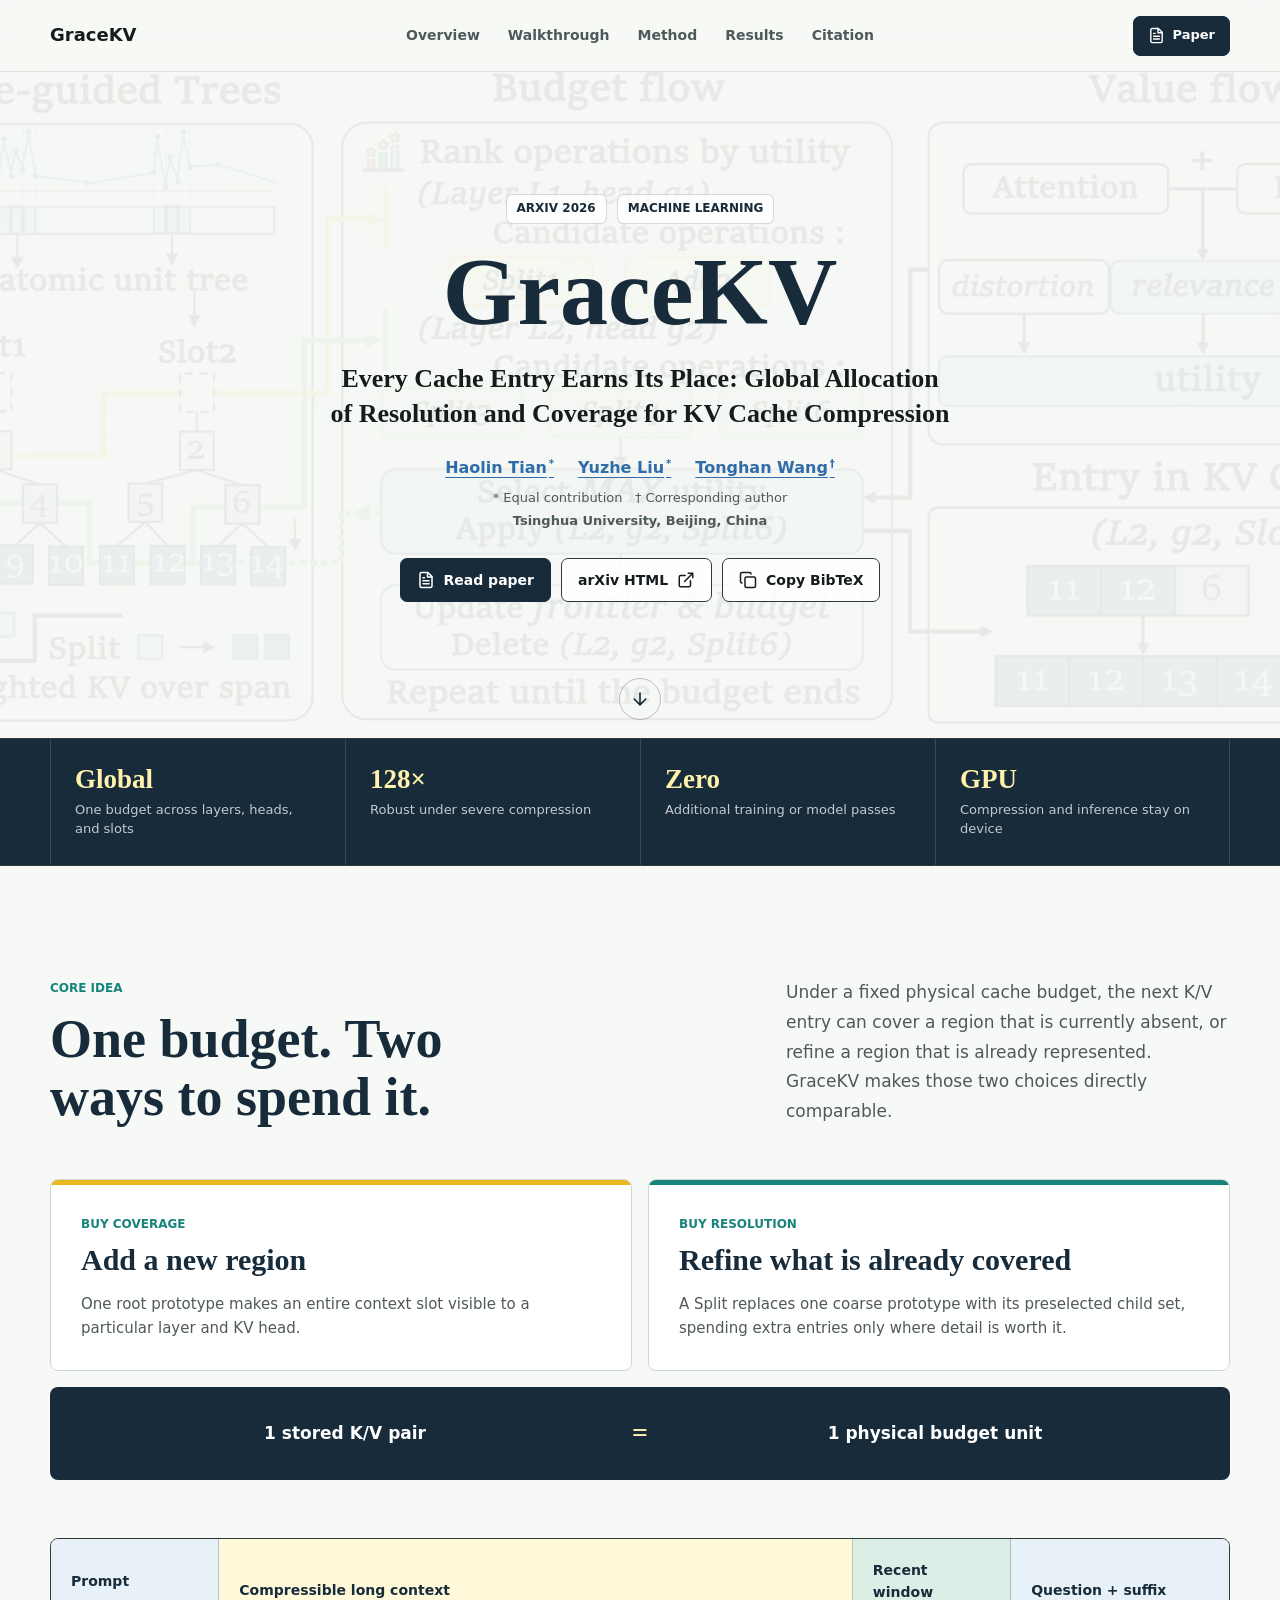
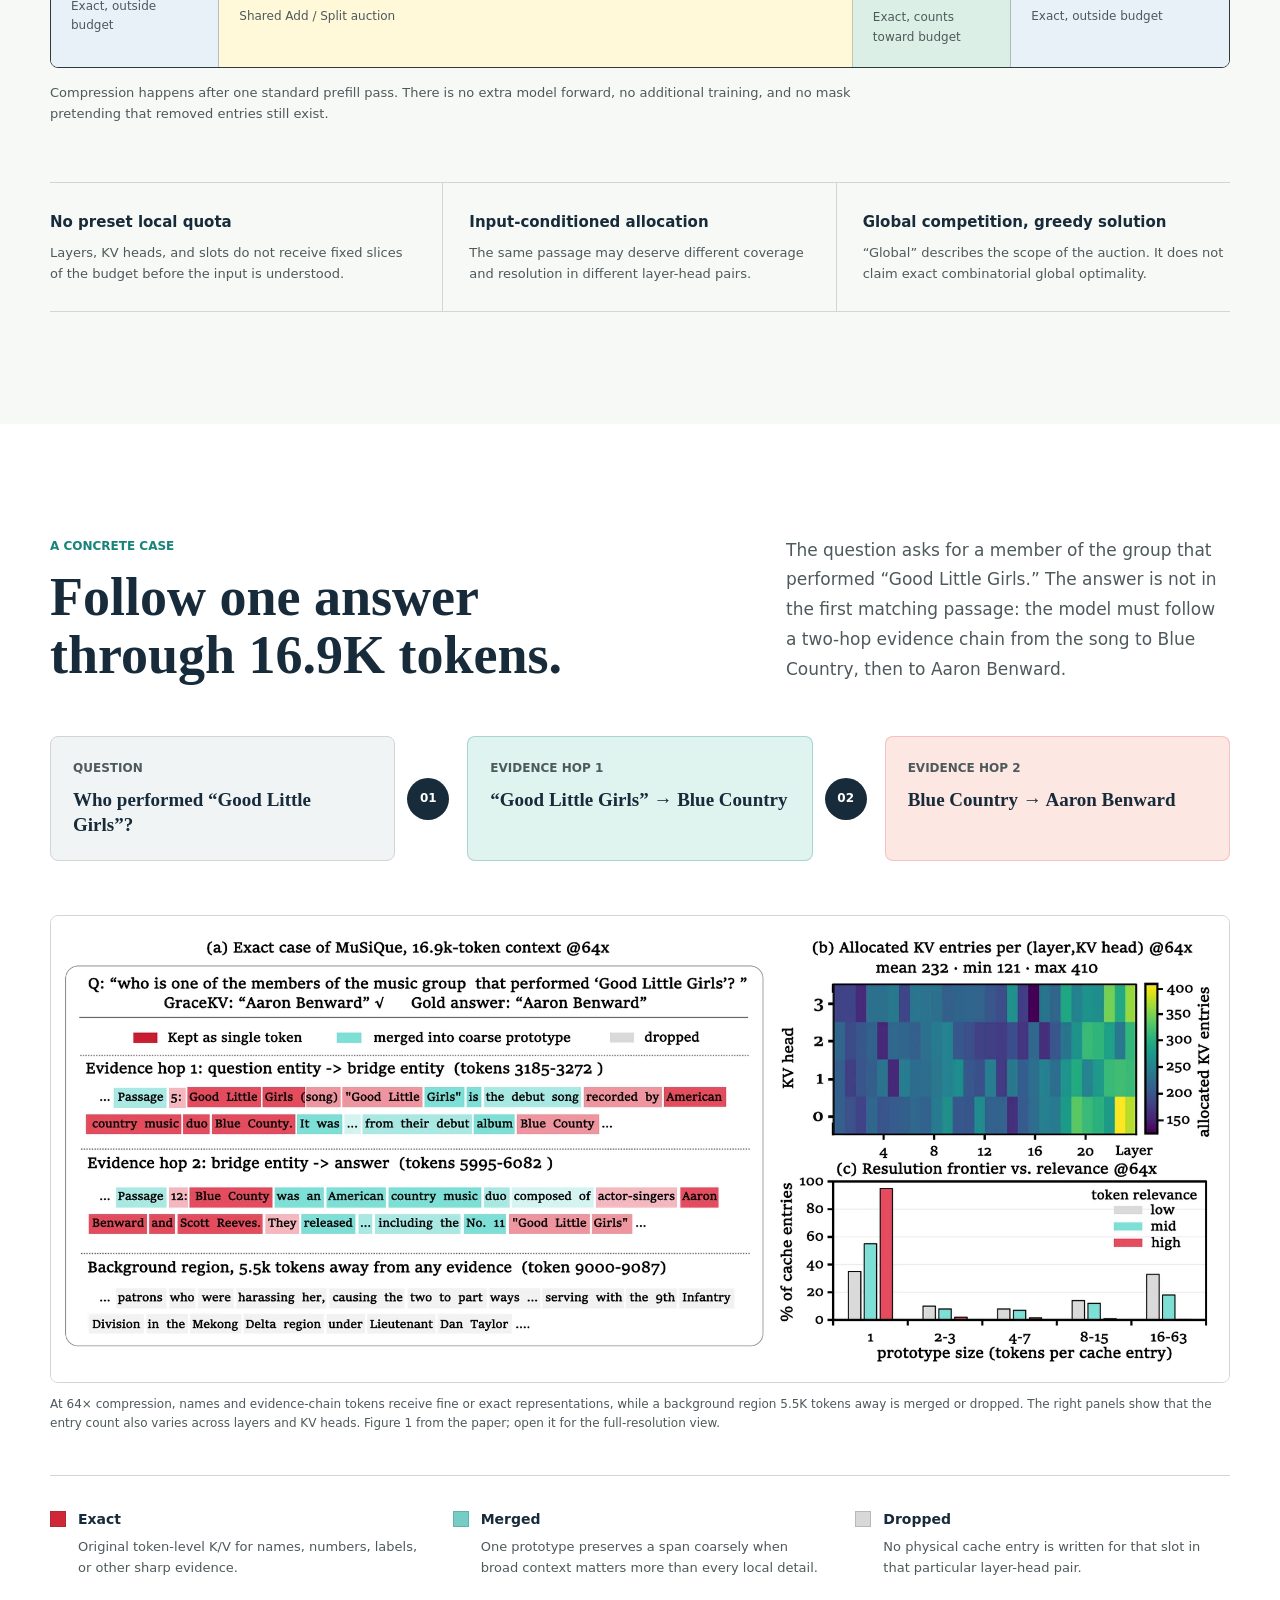
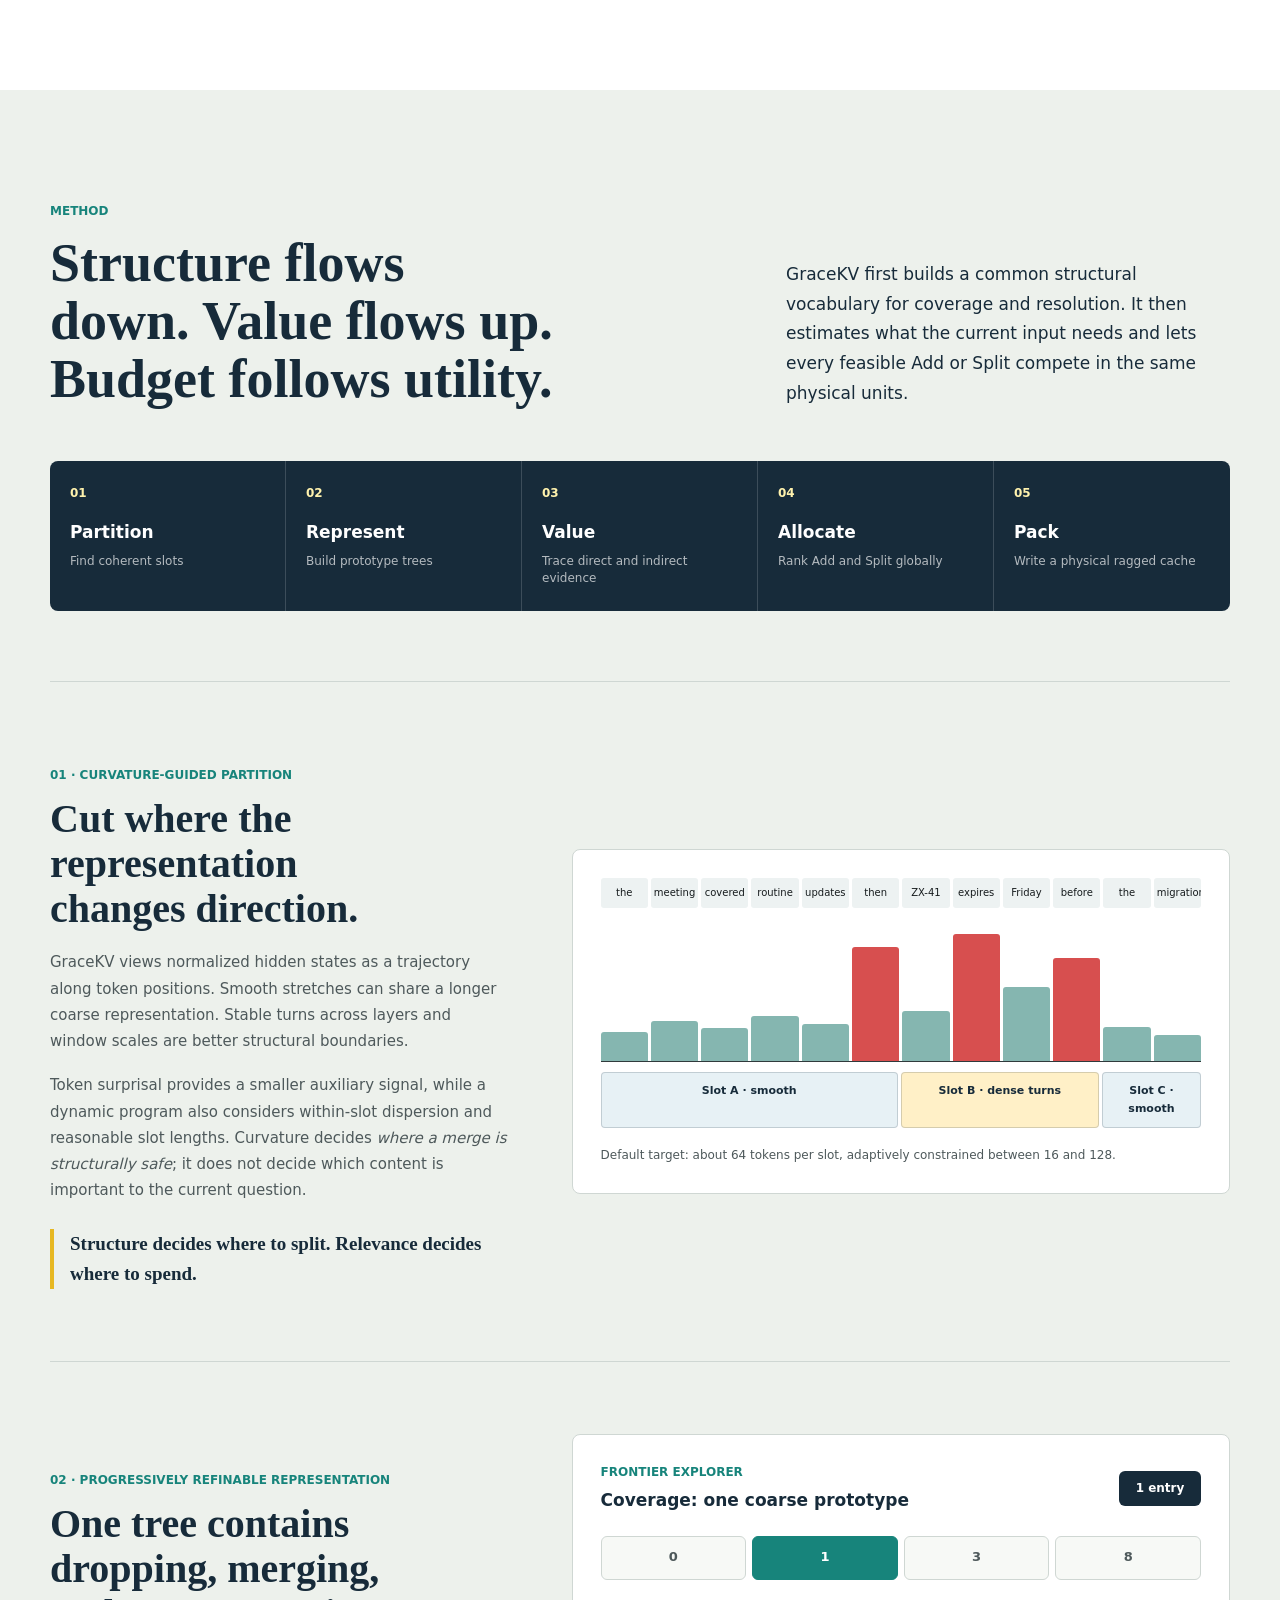
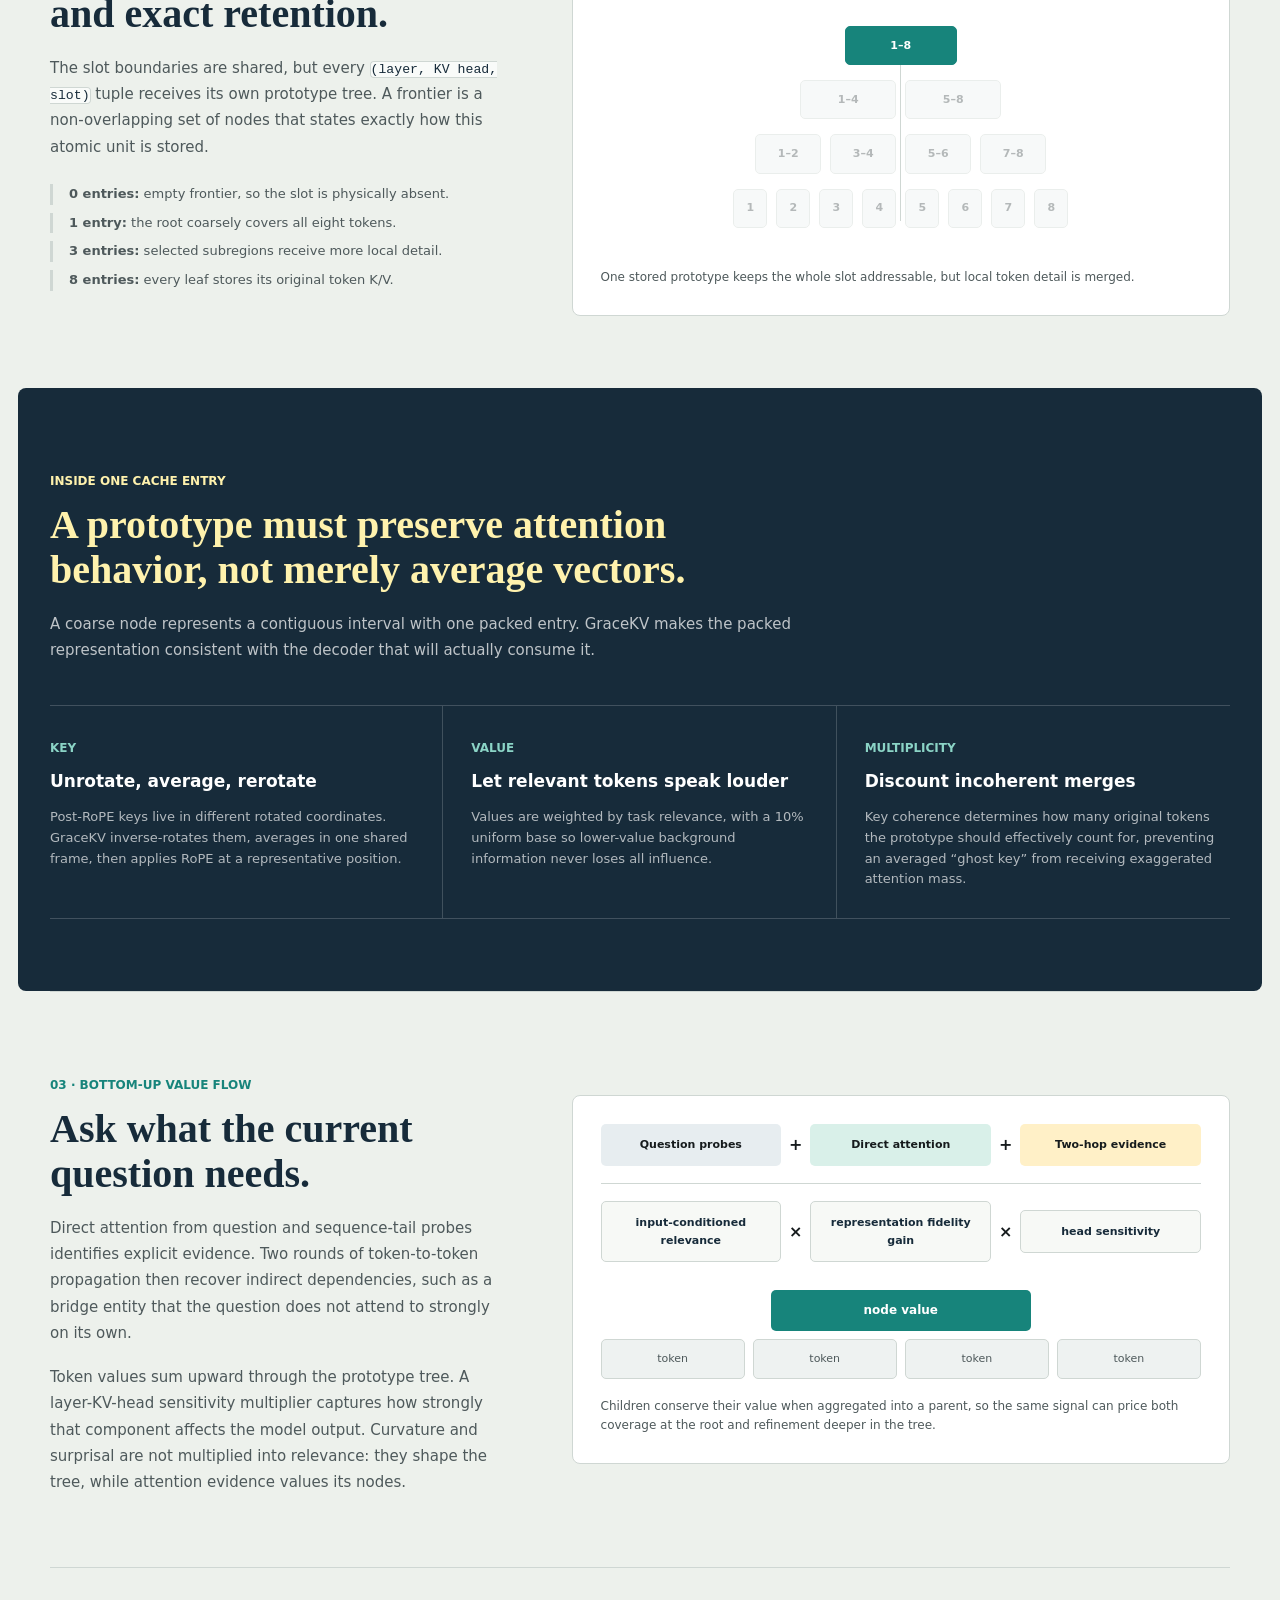
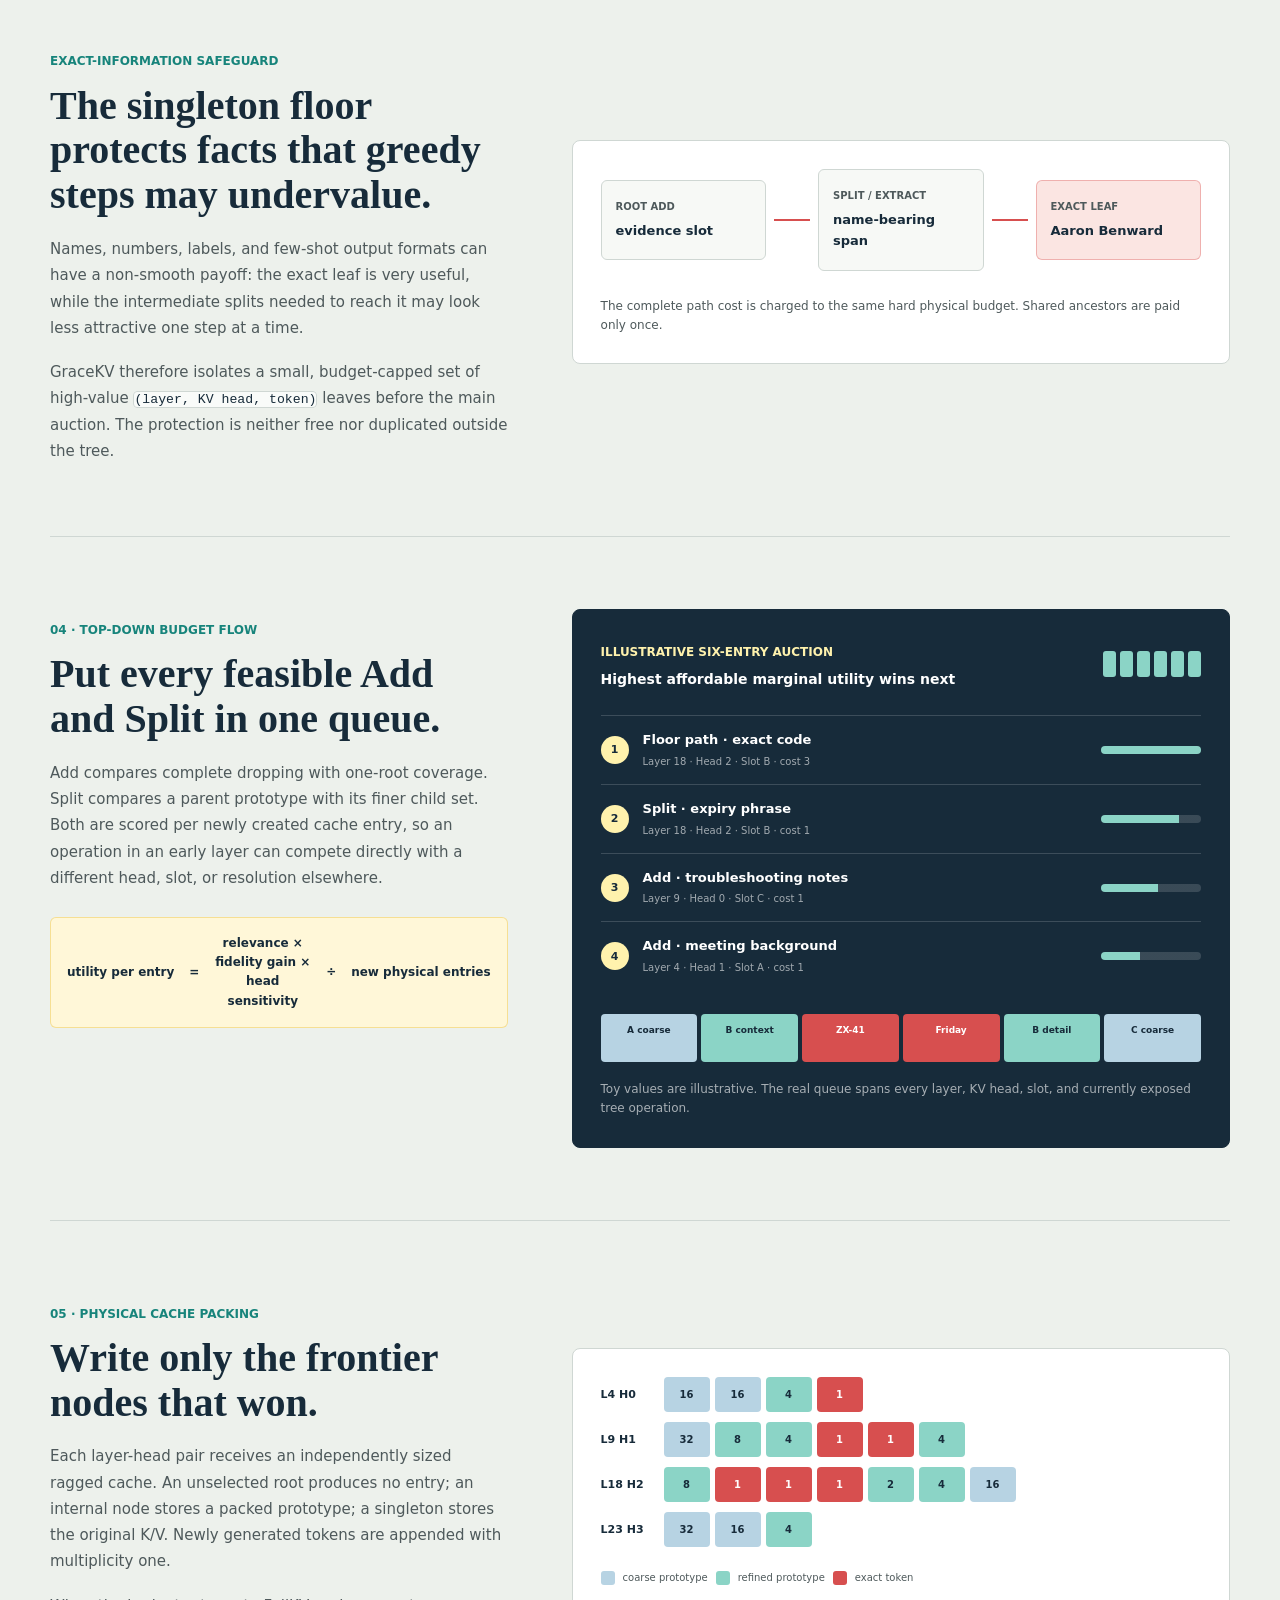
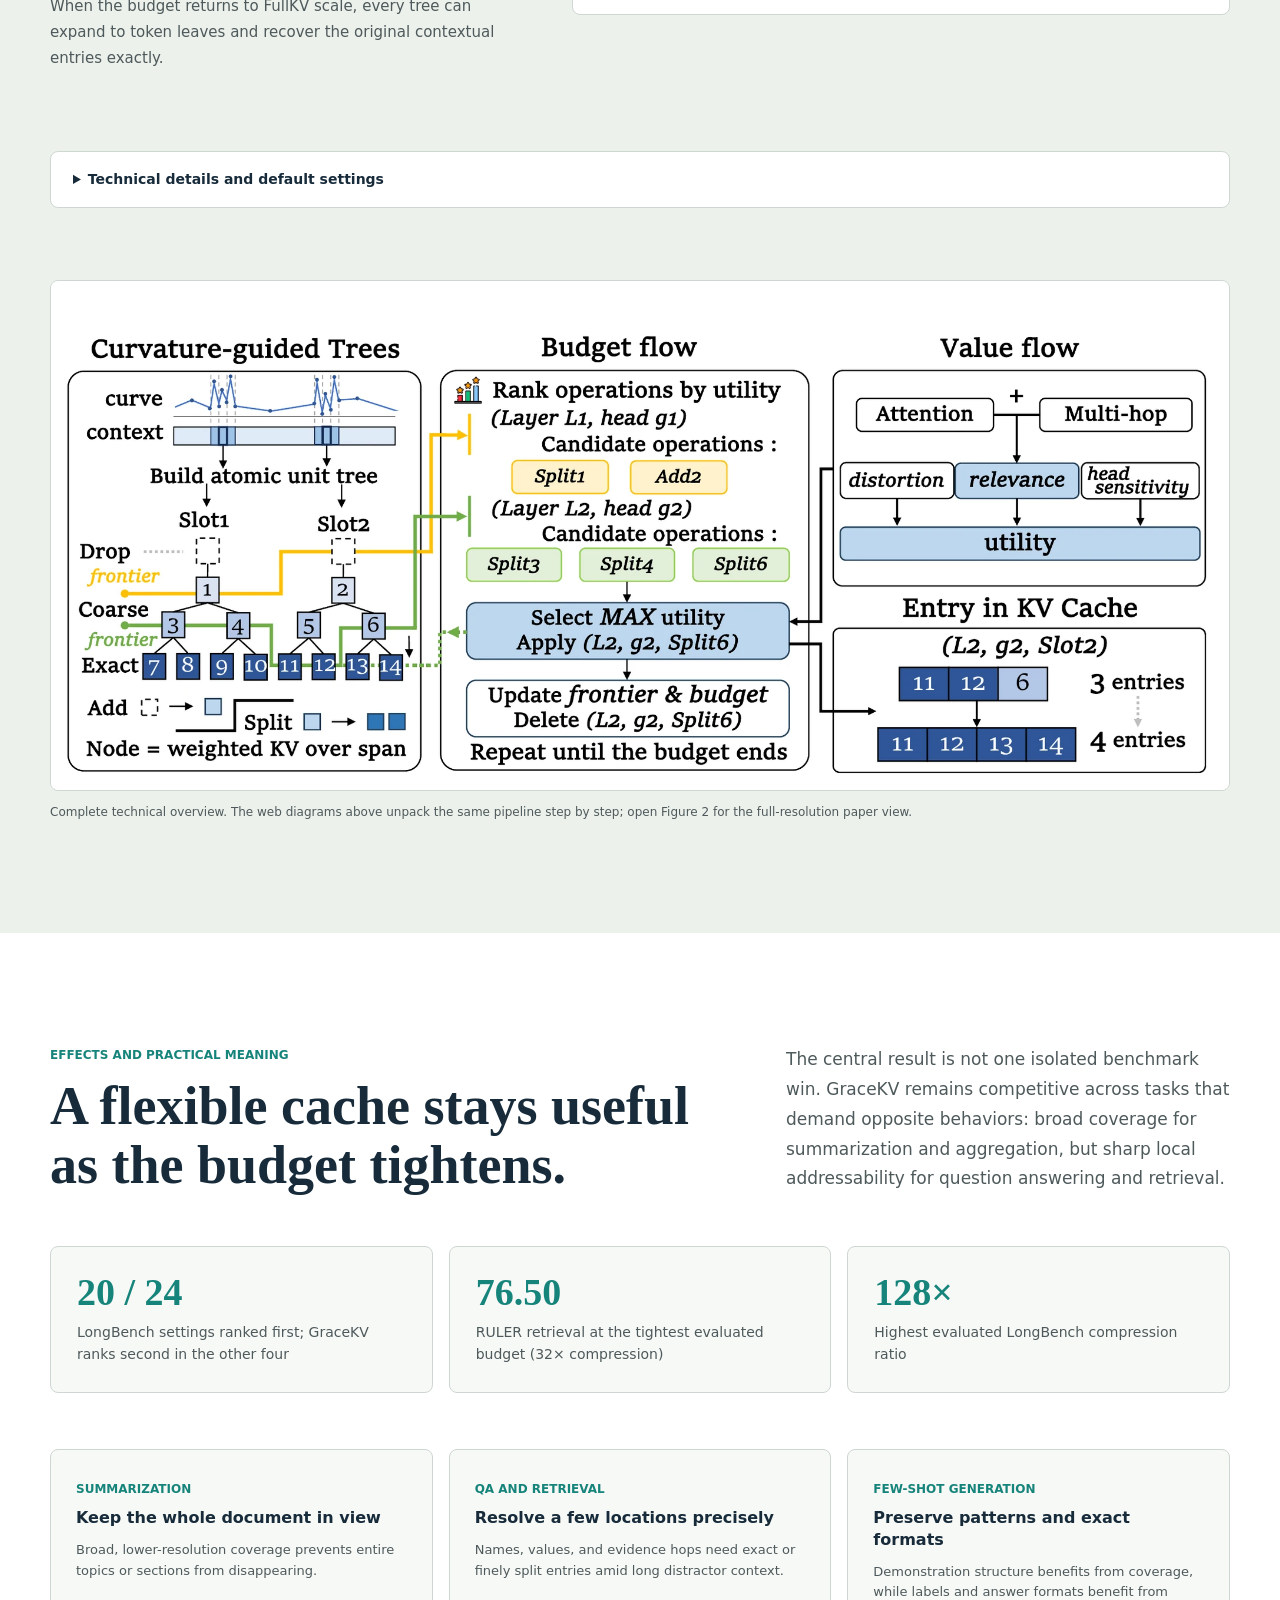
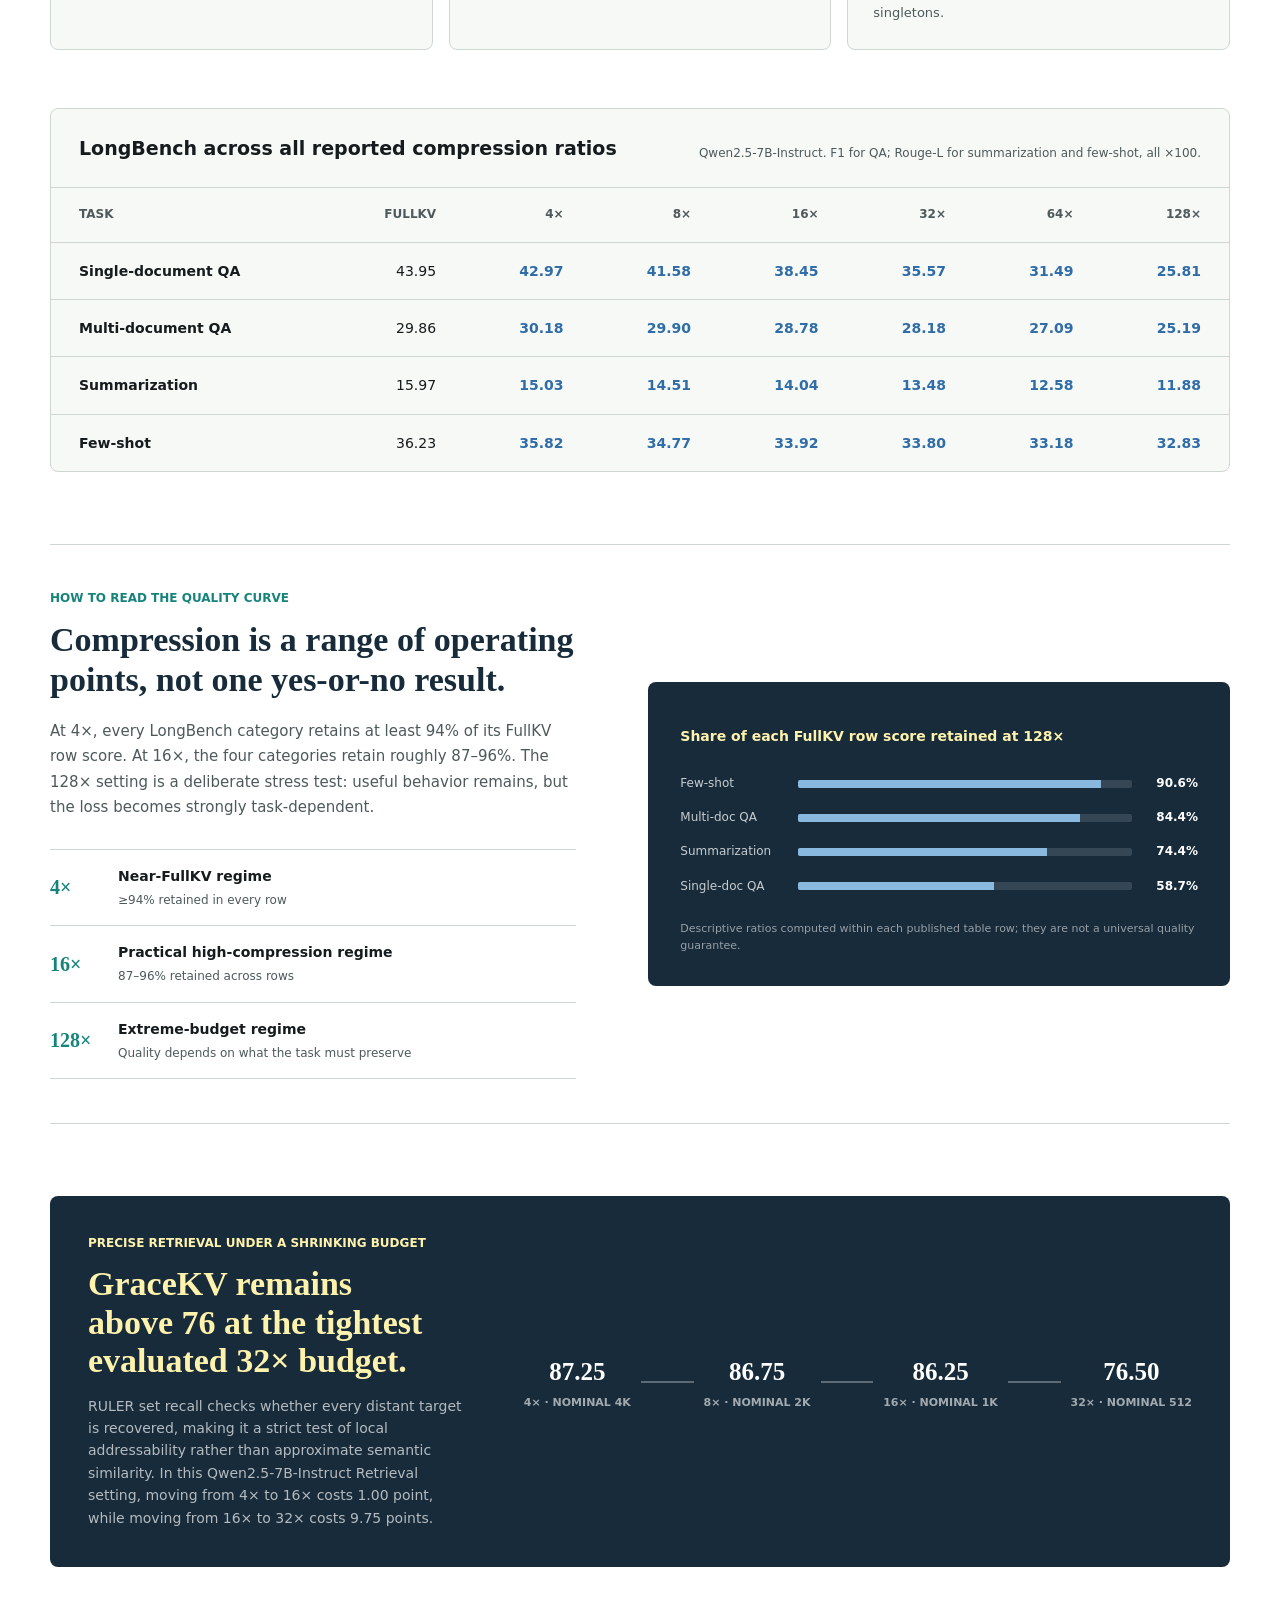
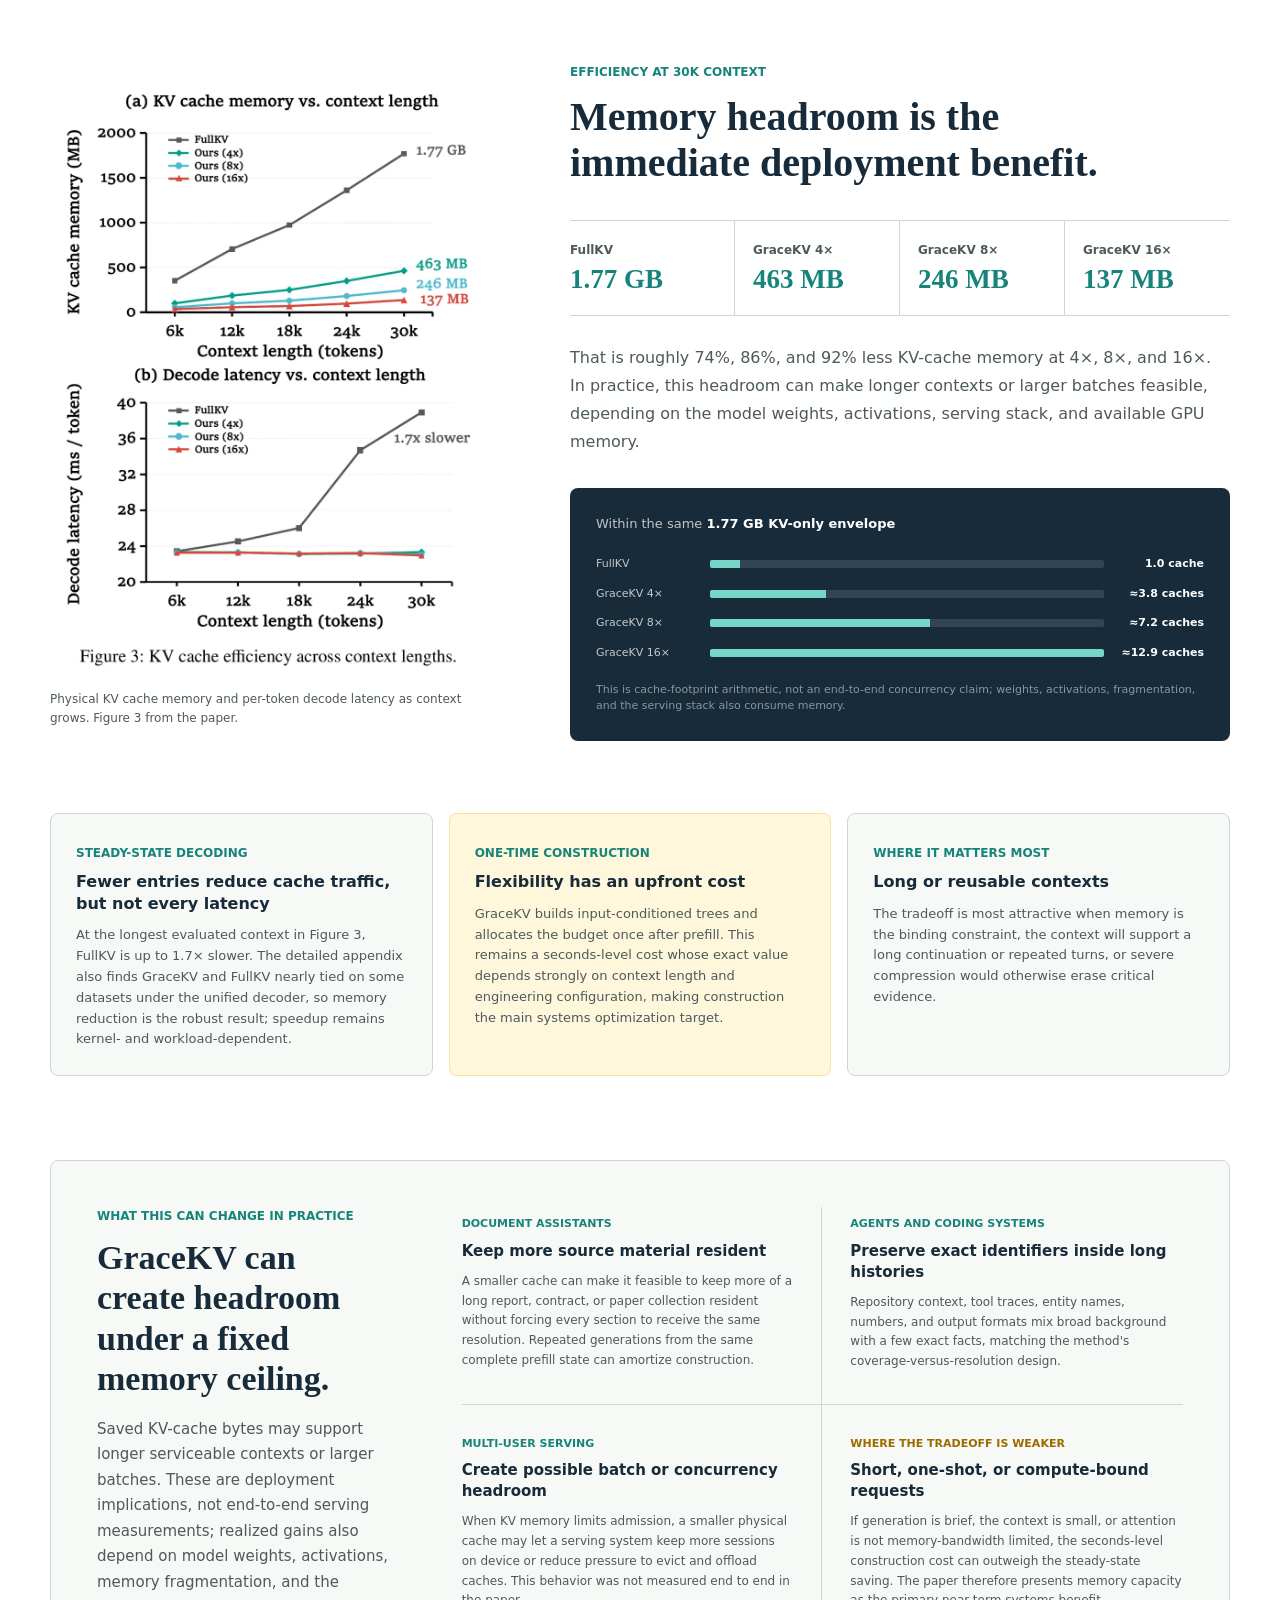
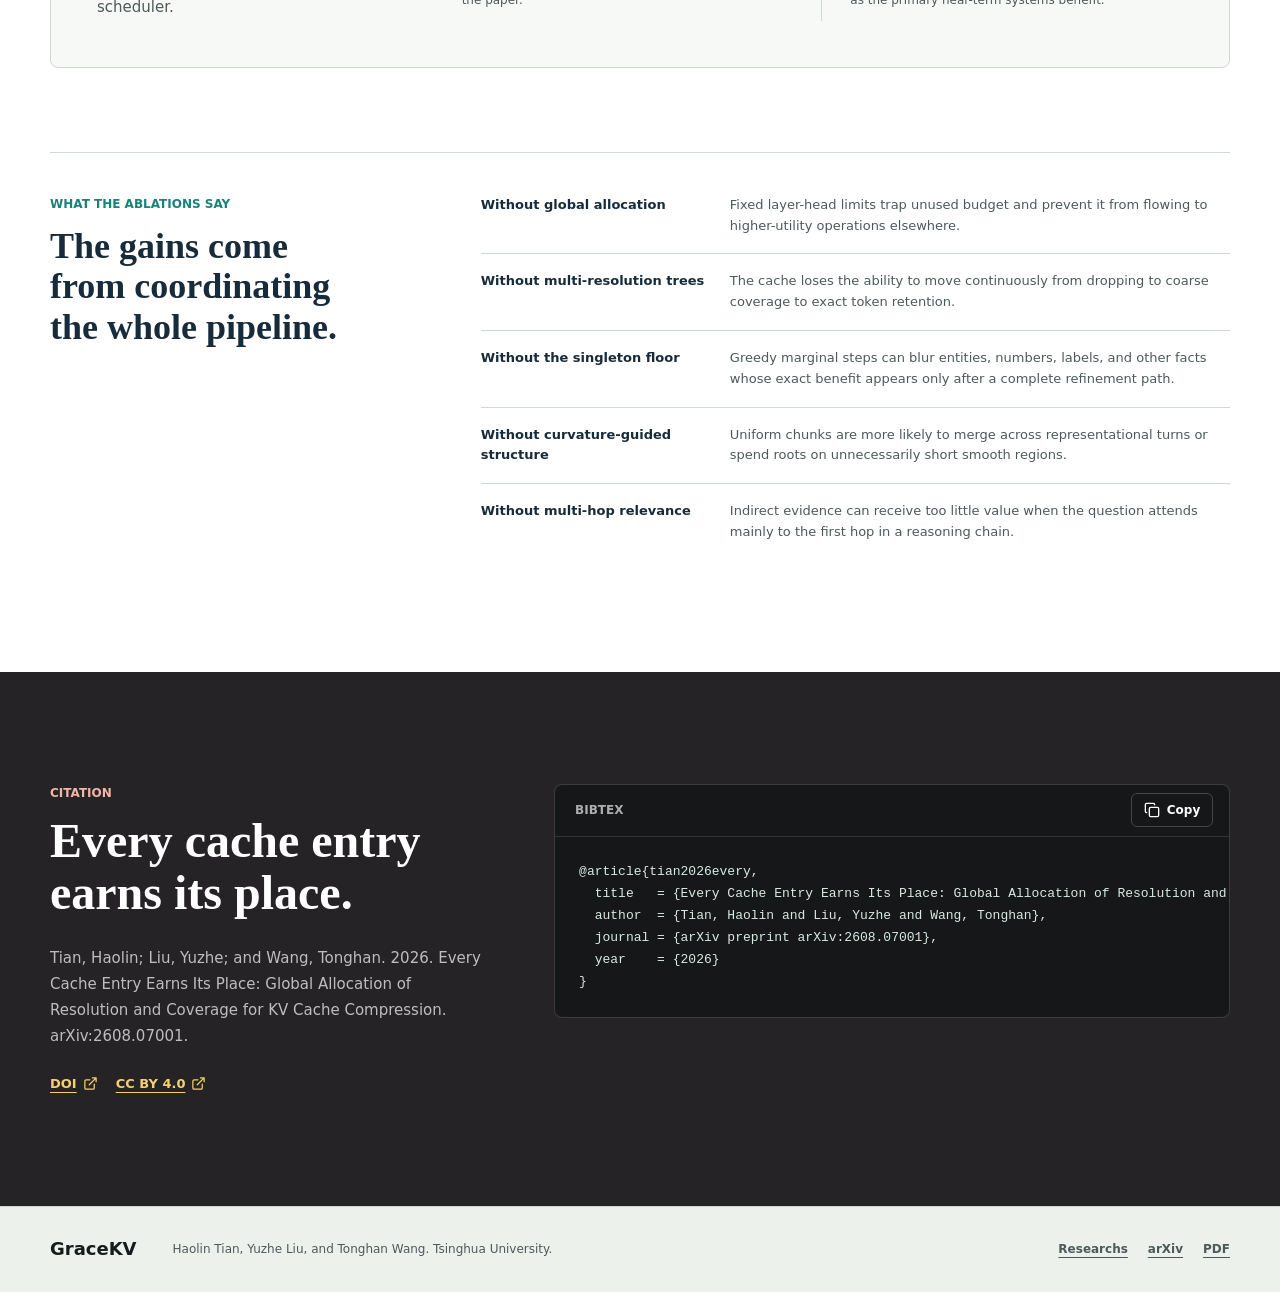
==== commit a179462f: "Expand GraceKV method walkthrough" ====
--- a/gracekv/index.html
+++ b/gracekv/index.html
@@ -27,8 +27,8 @@
   <meta name="twitter:image" content="https://yz-liu-creater.github.io/gracekv/assets/og-gracekv.webp" />
   <link rel="canonical" href="https://yz-liu-creater.github.io/gracekv/" />
   <link rel="preload" as="image" href="assets/method-overview.webp" fetchpriority="high" />
-  <link rel="stylesheet" href="style.css?v=20260812a" />
-  <script src="script.js?v=20260812a" defer></script>
+  <link rel="stylesheet" href="style.css?v=20260812e" />
+  <script src="script.js?v=20260812e" defer></script>
   <title>GraceKV | Global Allocation for KV Cache Compression</title>
   <script type="application/ld+json">
     {
@@ -100,6 +100,7 @@
 
       <nav class="site-nav" id="site-nav" aria-label="Paper navigation" data-site-nav>
         <a href="#overview" data-section-link="overview">Overview</a>
+        <a href="#walkthrough" data-section-link="walkthrough">Walkthrough</a>
         <a href="#method" data-section-link="method">Method</a>
         <a href="#results" data-section-link="results">Results</a>
         <a href="#citation" data-section-link="citation">Citation</a>
@@ -186,51 +187,120 @@
       <div class="section-inner">
         <div class="section-heading heading-grid">
           <div>
-            <p class="section-label">Overview</p>
-            <h2 id="overview-title">Compression is an allocation problem.</h2>
+            <p class="section-label">Core idea</p>
+            <h2 id="overview-title">One budget. Two ways to spend it.</h2>
           </div>
           <p class="section-lead">
-            Fixed rules decide the representation before they know where the cache matters. GraceKV reverses that order: every candidate cache entry competes for one shared physical-entry budget.
+            Under a fixed physical cache budget, the next K/V entry can cover a region that is currently absent, or refine a region that is already represented. GraceKV makes those two choices directly comparable.
           </p>
         </div>
 
-        <div class="tradeoff-grid">
-          <article class="tradeoff-card eviction-card">
-            <p class="card-label">Token eviction</p>
-            <h3>Precise where retained</h3>
-            <p>Original entries stay exact, but unselected context disappears from later attention.</p>
+        <div class="decision-grid">
+          <article class="decision-block coverage-decision">
+            <span class="decision-kicker">Buy coverage</span>
+            <h3>Add a new region</h3>
+            <p>One root prototype makes an entire context slot visible to a particular layer and KV head.</p>
           </article>
-          <article class="tradeoff-card merging-card">
-            <p class="card-label">KV merging</p>
-            <h3>Broad but coarse</h3>
-            <p>More context remains visible, while fixed prototypes can erase local detail.</p>
+          <article class="decision-block resolution-decision">
+            <span class="decision-kicker">Buy resolution</span>
+            <h3>Refine what is already covered</h3>
+            <p>A Split replaces one coarse prototype with its preselected child set, spending extra entries only where detail is worth it.</p>
           </article>
-          <article class="tradeoff-card grace-card">
-            <p class="card-label">GraceKV</p>
-            <h3>Coverage and resolution</h3>
-            <p>The cache budget flows toward the layer, head, region, and resolution with the highest marginal utility.</p>
-          </article>
+          <div class="budget-equation" aria-label="One stored K V pair equals one physical budget unit">
+            <span>1 stored K/V pair</span>
+            <strong>=</strong>
+            <span>1 physical budget unit</span>
+          </div>
+        </div>
+
+        <div class="input-budget" role="img" aria-label="Input layout: prompt and question are retained outside the compression budget; the long context is compressed; a recent context window remains exact and counts toward the budget.">
+          <div class="input-segment prompt-segment">
+            <strong>Prompt</strong>
+            <span>Exact, outside budget</span>
+          </div>
+          <div class="input-segment context-segment">
+            <strong>Compressible long context</strong>
+            <span>Shared Add / Split auction</span>
+          </div>
+          <div class="input-segment recent-segment">
+            <strong>Recent window</strong>
+            <span>Exact, counts toward budget</span>
+          </div>
+          <div class="input-segment question-segment">
+            <strong>Question + suffix</strong>
+            <span>Exact, outside budget</span>
+          </div>
+        </div>
+        <p class="input-budget-note">
+          Compression happens after one standard prefill pass. There is no extra model forward, no additional training, and no mask pretending that removed entries still exist.
+        </p>
+
+        <div class="method-contract">
+          <div>
+            <strong>No preset local quota</strong>
+            <p>Layers, KV heads, and slots do not receive fixed slices of the budget before the input is understood.</p>
+          </div>
+          <div>
+            <strong>Input-conditioned allocation</strong>
+            <p>The same passage may deserve different coverage and resolution in different layer-head pairs.</p>
+          </div>
+          <div>
+            <strong>Global competition, greedy solution</strong>
+            <p>“Global” describes the scope of the auction. It does not claim exact combinatorial global optimality.</p>
+          </div>
+        </div>
+      </div>
+    </section>
+
+    <section class="section walkthrough-section" id="walkthrough" aria-labelledby="walkthrough-title">
+      <div class="section-inner">
+        <div class="section-heading heading-grid">
+          <div>
+            <p class="section-label">A concrete case</p>
+            <h2 id="walkthrough-title">Follow one answer through 16.9K tokens.</h2>
+          </div>
+          <p class="section-lead">
+            The question asks for a member of the group that performed “Good Little Girls.” The answer is not in the first matching passage: the model must follow a two-hop evidence chain from the song to Blue Country, then to Aaron Benward.
+          </p>
+        </div>
+
+        <div class="evidence-chain" aria-label="Question to answer evidence chain">
+          <div class="evidence-node question-node">
+            <span>Question</span>
+            <strong>Who performed “Good Little Girls”?</strong>
+          </div>
+          <div class="evidence-arrow" aria-hidden="true">01</div>
+          <div class="evidence-node bridge-node">
+            <span>Evidence hop 1</span>
+            <strong>“Good Little Girls” &rarr; Blue Country</strong>
+          </div>
+          <div class="evidence-arrow" aria-hidden="true">02</div>
+          <div class="evidence-node answer-node">
+            <span>Evidence hop 2</span>
+            <strong>Blue Country &rarr; Aaron Benward</strong>
+          </div>
         </div>
 
         <figure class="paper-figure allocation-figure">
-          <img
-            src="assets/allocation-case.webp"
-            width="2000"
-            height="792"
-            alt="GraceKV allocation case showing evidence tokens retained at fine resolution, background regions compressed, and cache entries distributed across layers and KV heads."
-            loading="lazy"
-            decoding="async"
-          />
+          <a href="assets/allocation-case.webp" target="_blank" rel="noreferrer" aria-label="Open the GraceKV allocation case figure at full resolution">
+            <img
+              src="assets/allocation-case.webp"
+              width="2000"
+              height="792"
+              alt="GraceKV allocation case showing exact evidence tokens, merged background prototypes, dropped regions, unequal allocation across layers and KV heads, and finer resolution at high-relevance positions."
+              loading="lazy"
+              decoding="async"
+            />
+          </a>
           <figcaption>
-            GraceKV preserves high-value evidence at fine resolution while compressing distant background context more aggressively. Figure 1 from the paper.
+            At 64&times; compression, names and evidence-chain tokens receive fine or exact representations, while a background region 5.5K tokens away is merged or dropped. The right panels show that the entry count also varies across layers and KV heads. Figure 1 from the paper; open it for the full-resolution view.
           </figcaption>
         </figure>
 
-        <div class="abstract-block">
-          <p class="section-label">Abstract</p>
-          <p>
-            As large language models process increasingly long contexts, KV cache storage and repeated access become a major bottleneck. GraceKV formulates compression as global resource allocation under a fixed cache budget. Each layer-KV-head-slot combination receives a progressively refinable prototype tree: adding a root expands coverage, while splitting a selected node improves local resolution. Candidate actions compete globally, allowing the final cache to adapt across model components and context regions. The method needs no additional training, runs entirely on the GPU, and remains robust at compression ratios up to 128&times; across diverse long-context tasks.
-          </p>
+        <div class="representation-legend" aria-label="Representation legend">
+          <div><span class="legend-swatch exact-swatch"></span><strong>Exact</strong><p>Original token-level K/V for names, numbers, labels, or other sharp evidence.</p></div>
+          <div><span class="legend-swatch merged-swatch"></span><strong>Merged</strong><p>One prototype preserves a span coarsely when broad context matters more than every local detail.</p></div>
+          <div><span class="legend-swatch dropped-swatch"></span><strong>Dropped</strong><p>No physical cache entry is written for that slot in that particular layer-head pair.</p></div>
         </div>
       </div>
     </section>
@@ -240,65 +310,259 @@
         <div class="section-heading heading-grid method-heading">
           <div>
             <p class="section-label">Method</p>
-            <h2 id="method-title">Shape the cache, price each refinement, spend globally.</h2>
+            <h2 id="method-title">Structure flows down. Value flows up. Budget follows utility.</h2>
           </div>
           <p class="section-lead">
-            A unified tree representation turns coverage and resolution into comparable actions. Value flows upward through every tree; budget flows to the most useful action across all trees.
+            GraceKV first builds a common structural vocabulary for coverage and resolution. It then estimates what the current input needs and lets every feasible Add or Split compete in the same physical units.
           </p>
         </div>
 
-        <figure class="paper-figure method-figure">
-          <img
-            src="assets/method-overview.webp"
-            width="2000"
-            height="864"
-            alt="GraceKV method overview with curvature-guided prototype trees, global budget flow, and a value flow combining attention distortion, multi-hop relevance, and head sensitivity."
-            loading="lazy"
-            decoding="async"
-          />
+        <ol class="method-roadmap" aria-label="GraceKV method stages">
+          <li><span>01</span><strong>Partition</strong><small>Find coherent slots</small></li>
+          <li><span>02</span><strong>Represent</strong><small>Build prototype trees</small></li>
+          <li><span>03</span><strong>Value</strong><small>Trace direct and indirect evidence</small></li>
+          <li><span>04</span><strong>Allocate</strong><small>Rank Add and Split globally</small></li>
+          <li><span>05</span><strong>Pack</strong><small>Write a physical ragged cache</small></li>
+        </ol>
+
+        <section class="method-chapter segmentation-chapter" aria-labelledby="segmentation-title">
+          <div class="chapter-copy">
+            <p class="chapter-index">01 &middot; Curvature-guided partition</p>
+            <h3 id="segmentation-title">Cut where the representation changes direction.</h3>
+            <p>
+              GraceKV views normalized hidden states as a trajectory along token positions. Smooth stretches can share a longer coarse representation. Stable turns across layers and window scales are better structural boundaries.
+            </p>
+            <p>
+              Token surprisal provides a smaller auxiliary signal, while a dynamic program also considers within-slot dispersion and reasonable slot lengths. Curvature decides <em>where a merge is structurally safe</em>; it does not decide which content is important to the current question.
+            </p>
+            <p class="method-maxim">Structure decides where to split. Relevance decides where to spend.</p>
+          </div>
+
+          <div class="slot-demo" role="img" aria-label="Illustration of token boundary scores: smooth regions form long slots and peaks create shorter slots around rapid representational changes.">
+            <div class="slot-token-row" aria-hidden="true">
+              <span>the</span><span>meeting</span><span>covered</span><span>routine</span><span>updates</span><span>then</span><span>ZX-41</span><span>expires</span><span>Friday</span><span>before</span><span>the</span><span>migration</span>
+            </div>
+            <div class="boundary-bars" aria-hidden="true">
+              <i style="--score: 22%"></i><i style="--score: 30%"></i><i style="--score: 25%"></i><i style="--score: 34%"></i><i style="--score: 28%"></i><i class="boundary-peak" style="--score: 86%"></i><i style="--score: 38%"></i><i class="boundary-peak" style="--score: 96%"></i><i style="--score: 56%"></i><i class="boundary-peak" style="--score: 78%"></i><i style="--score: 26%"></i><i style="--score: 20%"></i>
+            </div>
+            <div class="slot-partition" aria-hidden="true">
+              <span class="slot-a">Slot A &middot; smooth</span>
+              <span class="slot-b">Slot B &middot; dense turns</span>
+              <span class="slot-c">Slot C &middot; smooth</span>
+            </div>
+            <p>Default target: about 64 tokens per slot, adaptively constrained between 16 and 128.</p>
+          </div>
+        </section>
+
+        <section class="method-chapter tree-chapter" aria-labelledby="tree-title">
+          <div class="chapter-copy">
+            <p class="chapter-index">02 &middot; Progressively refinable representation</p>
+            <h3 id="tree-title">One tree contains dropping, merging, and exact retention.</h3>
+            <p>
+              The slot boundaries are shared, but every <code>(layer, KV head, slot)</code> tuple receives its own prototype tree. A frontier is a non-overlapping set of nodes that states exactly how this atomic unit is stored.
+            </p>
+            <ul class="frontier-meaning">
+              <li><strong>0 entries:</strong> empty frontier, so the slot is physically absent.</li>
+              <li><strong>1 entry:</strong> the root coarsely covers all eight tokens.</li>
+              <li><strong>3 entries:</strong> selected subregions receive more local detail.</li>
+              <li><strong>8 entries:</strong> every leaf stores its original token K/V.</li>
+            </ul>
+          </div>
+
+          <div class="frontier-tool" data-frontier-demo data-level="1">
+            <div class="frontier-tool-header">
+              <div>
+                <span>Frontier explorer</span>
+                <strong data-frontier-title>Coverage: one coarse prototype</strong>
+              </div>
+              <output data-frontier-count aria-live="polite">1 entry</output>
+            </div>
+            <div class="frontier-controls" role="radiogroup" aria-label="Choose the number of entries used to represent the slot">
+              <button type="button" role="radio" data-frontier-level="0" aria-checked="false" aria-label="0 entries" tabindex="-1">0</button>
+              <button type="button" role="radio" data-frontier-level="1" aria-checked="true" aria-label="1 entry" tabindex="0">1</button>
+              <button type="button" role="radio" data-frontier-level="3" aria-checked="false" aria-label="3 entries" tabindex="-1">3</button>
+              <button type="button" role="radio" data-frontier-level="8" aria-checked="false" aria-label="8 entries" tabindex="-1">8</button>
+            </div>
+            <div class="tree-canvas" aria-hidden="true">
+              <div class="tree-level tree-root-level"><span class="tree-node node-root">1&ndash;8</span></div>
+              <div class="tree-level tree-pair-level"><span class="tree-node node-14">1&ndash;4</span><span class="tree-node node-58">5&ndash;8</span></div>
+              <div class="tree-level tree-quad-level"><span class="tree-node node-12">1&ndash;2</span><span class="tree-node node-34">3&ndash;4</span><span class="tree-node node-56">5&ndash;6</span><span class="tree-node node-78">7&ndash;8</span></div>
+              <div class="tree-level tree-leaf-level"><span class="tree-node leaf">1</span><span class="tree-node leaf">2</span><span class="tree-node leaf">3</span><span class="tree-node leaf">4</span><span class="tree-node leaf">5</span><span class="tree-node leaf">6</span><span class="tree-node leaf">7</span><span class="tree-node leaf">8</span></div>
+            </div>
+            <p data-frontier-description>One stored prototype keeps the whole slot addressable, but local token detail is merged.</p>
+          </div>
+        </section>
+
+        <section class="method-chapter prototype-chapter" aria-labelledby="prototype-title">
+          <div class="chapter-copy chapter-copy-wide">
+            <p class="chapter-index">Inside one cache entry</p>
+            <h3 id="prototype-title">A prototype must preserve attention behavior, not merely average vectors.</h3>
+            <p>
+              A coarse node represents a contiguous interval with one packed entry. GraceKV makes the packed representation consistent with the decoder that will actually consume it.
+            </p>
+          </div>
+          <div class="prototype-anatomy">
+            <div>
+              <span class="anatomy-label">Key</span>
+              <h4>Unrotate, average, rerotate</h4>
+              <p>Post-RoPE keys live in different rotated coordinates. GraceKV inverse-rotates them, averages in one shared frame, then applies RoPE at a representative position.</p>
+            </div>
+            <div>
+              <span class="anatomy-label">Value</span>
+              <h4>Let relevant tokens speak louder</h4>
+              <p>Values are weighted by task relevance, with a 10% uniform base so lower-value background information never loses all influence.</p>
+            </div>
+            <div>
+              <span class="anatomy-label">Multiplicity</span>
+              <h4>Discount incoherent merges</h4>
+              <p>Key coherence determines how many original tokens the prototype should effectively count for, preventing an averaged “ghost key” from receiving exaggerated attention mass.</p>
+            </div>
+          </div>
+        </section>
+
+        <section class="method-chapter value-chapter" aria-labelledby="value-title">
+          <div class="chapter-copy">
+            <p class="chapter-index">03 &middot; Bottom-up value flow</p>
+            <h3 id="value-title">Ask what the current question needs.</h3>
+            <p>
+              Direct attention from question and sequence-tail probes identifies explicit evidence. Two rounds of token-to-token propagation then recover indirect dependencies, such as a bridge entity that the question does not attend to strongly on its own.
+            </p>
+            <p>
+              Token values sum upward through the prototype tree. A layer-KV-head sensitivity multiplier captures how strongly that component affects the model output. Curvature and surprisal are not multiplied into relevance: they shape the tree, while attention evidence values its nodes.
+            </p>
+          </div>
+
+          <div class="value-flow" role="img" aria-label="Value flow from a question to direct evidence, through indirect supporting evidence, then upward from token leaves into prototype nodes.">
+            <div class="value-flow-chain">
+              <span class="flow-question">Question probes</span>
+              <b aria-hidden="true">+</b>
+              <span class="flow-direct">Direct attention</span>
+              <b aria-hidden="true">+</b>
+              <span class="flow-hop">Two-hop evidence</span>
+            </div>
+            <div class="value-equation">
+              <span>input-conditioned relevance</span>
+              <b>&times;</b>
+              <span>representation fidelity gain</span>
+              <b>&times;</b>
+              <span>head sensitivity</span>
+            </div>
+            <div class="value-tree">
+              <span class="value-parent">node value</span>
+              <span class="value-child">token</span><span class="value-child">token</span><span class="value-child">token</span><span class="value-child">token</span>
+            </div>
+            <p>Children conserve their value when aggregated into a parent, so the same signal can price both coverage at the root and refinement deeper in the tree.</p>
+          </div>
+        </section>
+
+        <section class="method-chapter floor-chapter" aria-labelledby="floor-title">
+          <div class="chapter-copy">
+            <p class="chapter-index">Exact-information safeguard</p>
+            <h3 id="floor-title">The singleton floor protects facts that greedy steps may undervalue.</h3>
+            <p>
+              Names, numbers, labels, and few-shot output formats can have a non-smooth payoff: the exact leaf is very useful, while the intermediate splits needed to reach it may look less attractive one step at a time.
+            </p>
+            <p>
+              GraceKV therefore isolates a small, budget-capped set of high-value <code>(layer, KV head, token)</code> leaves before the main auction. The protection is neither free nor duplicated outside the tree.
+            </p>
+          </div>
+          <div class="floor-path" aria-label="A singleton floor path from a slot root through an internal span to an exact Aaron Benward token">
+            <div><span>Root Add</span><strong>evidence slot</strong></div>
+            <i aria-hidden="true"></i>
+            <div><span>Split / Extract</span><strong>name-bearing span</strong></div>
+            <i aria-hidden="true"></i>
+            <div class="floor-exact"><span>Exact leaf</span><strong>Aaron Benward</strong></div>
+            <p>The complete path cost is charged to the same hard physical budget. Shared ancestors are paid only once.</p>
+          </div>
+        </section>
+
+        <section class="method-chapter auction-chapter" aria-labelledby="auction-title">
+          <div class="chapter-copy">
+            <p class="chapter-index">04 &middot; Top-down budget flow</p>
+            <h3 id="auction-title">Put every feasible Add and Split in one queue.</h3>
+            <p>
+              Add compares complete dropping with one-root coverage. Split compares a parent prototype with its finer child set. Both are scored per newly created cache entry, so an operation in an early layer can compete directly with a different head, slot, or resolution elsewhere.
+            </p>
+            <div class="utility-formula" aria-label="Utility per entry equals relevance times fidelity gain times head sensitivity divided by new physical entries">
+              <span>utility per entry</span>
+              <strong>=</strong>
+              <span>relevance &times; fidelity gain &times; head sensitivity</span>
+              <strong>&divide;</strong>
+              <span>new physical entries</span>
+            </div>
+          </div>
+
+          <div class="auction-board">
+            <div class="auction-heading">
+              <div>
+                <span>Illustrative six-entry auction</span>
+                <strong>Highest affordable marginal utility wins next</strong>
+              </div>
+              <div class="budget-meter" aria-label="Six of six illustrative budget entries allocated"><i></i><i></i><i></i><i></i><i></i><i></i></div>
+            </div>
+            <ol class="auction-queue">
+              <li><span>1</span><div><strong>Floor path &middot; exact code</strong><small>Layer 18 &middot; Head 2 &middot; Slot B &middot; cost 3</small></div><i style="--utility: 100%"></i></li>
+              <li><span>2</span><div><strong>Split &middot; expiry phrase</strong><small>Layer 18 &middot; Head 2 &middot; Slot B &middot; cost 1</small></div><i style="--utility: 78%"></i></li>
+              <li><span>3</span><div><strong>Add &middot; troubleshooting notes</strong><small>Layer 9 &middot; Head 0 &middot; Slot C &middot; cost 1</small></div><i style="--utility: 57%"></i></li>
+              <li><span>4</span><div><strong>Add &middot; meeting background</strong><small>Layer 4 &middot; Head 1 &middot; Slot A &middot; cost 1</small></div><i style="--utility: 39%"></i></li>
+            </ol>
+            <div class="toy-cache" aria-label="Illustrative final six-entry cache: one coarse entry for slot A, four mixed-resolution entries for slot B, and one coarse entry for slot C">
+              <span class="toy-coarse">A coarse</span>
+              <span class="toy-merged">B context</span>
+              <span class="toy-exact">ZX-41</span>
+              <span class="toy-exact">Friday</span>
+              <span class="toy-merged">B detail</span>
+              <span class="toy-coarse">C coarse</span>
+            </div>
+            <p>Toy values are illustrative. The real queue spans every layer, KV head, slot, and currently exposed tree operation.</p>
+          </div>
+        </section>
+
+        <section class="method-chapter pack-chapter" aria-labelledby="pack-title">
+          <div class="chapter-copy">
+            <p class="chapter-index">05 &middot; Physical cache packing</p>
+            <h3 id="pack-title">Write only the frontier nodes that won.</h3>
+            <p>
+              Each layer-head pair receives an independently sized ragged cache. An unselected root produces no entry; an internal node stores a packed prototype; a singleton stores the original K/V. Newly generated tokens are appended with multiplicity one.
+            </p>
+            <p>
+              When the budget returns to FullKV scale, every tree can expand to token leaves and recover the original contextual entries exactly.
+            </p>
+          </div>
+          <div class="ragged-cache" role="img" aria-label="Ragged cache rows of unequal length for different layer and KV head pairs, mixing coarse prototypes, refined spans, and exact singleton entries.">
+            <div><b>L4 H0</b><span class="cache-coarse">16</span><span class="cache-coarse">16</span><span class="cache-refined">4</span><span class="cache-exact">1</span></div>
+            <div><b>L9 H1</b><span class="cache-coarse">32</span><span class="cache-refined">8</span><span class="cache-refined">4</span><span class="cache-exact">1</span><span class="cache-exact">1</span><span class="cache-refined">4</span></div>
+            <div><b>L18 H2</b><span class="cache-refined">8</span><span class="cache-exact">1</span><span class="cache-exact">1</span><span class="cache-exact">1</span><span class="cache-refined">2</span><span class="cache-refined">4</span><span class="cache-coarse">16</span></div>
+            <div><b>L23 H3</b><span class="cache-coarse">32</span><span class="cache-coarse">16</span><span class="cache-refined">4</span></div>
+            <p><span class="cache-coarse"></span>coarse prototype <span class="cache-refined"></span>refined prototype <span class="cache-exact"></span>exact token</p>
+          </div>
+        </section>
+
+        <details class="technical-details">
+          <summary>Technical details and default settings</summary>
+          <div>
+            <p><strong>Slot construction.</strong> Multi-layer, multi-scale curvature is stabilized across sampled depths and windows; surprisal is a smaller auxiliary boundary signal. Default slot length is 16&ndash;128 tokens with a target of 64.</p>
+            <p><strong>Value flow.</strong> Question and sequence-tail probes seed direct relevance; two graph hops with default weight 0.3 recover indirect evidence. Parent values equal the sum of child values.</p>
+            <p><strong>Prototype fidelity.</strong> Probe-based distortion weighs attention-partition error and value-aggregate error at 0.25:0.75. Tree construction considers high-curvature split candidates plus the midpoint, and may isolate a salient token with a three-way child set.</p>
+            <p><strong>Singleton floor.</strong> Its default cap is 0.6 of the allocatable base budget, but this is a hard maximum rather than a guaranteed 60% spend. Every realized singleton pays its complete tree path cost.</p>
+          </div>
+        </details>
+
+        <figure class="paper-figure method-figure technical-overview-figure">
+          <a href="assets/method-overview.webp" target="_blank" rel="noreferrer" aria-label="Open the complete GraceKV method overview at full resolution">
+            <img
+              src="assets/method-overview.webp"
+              width="2000"
+              height="864"
+              alt="Complete GraceKV method overview with curvature-guided prototype trees, global budget flow, and a value flow combining attention, multi-hop relevance, distortion, and head sensitivity."
+              loading="lazy"
+              decoding="async"
+            />
+          </a>
           <figcaption>
-            Curvature-guided trees expose Add and Split operations to one global utility-ranked budget flow. Figure 2 from the paper.
+            Complete technical overview. The web diagrams above unpack the same pipeline step by step; open Figure 2 for the full-resolution paper view.
           </figcaption>
         </figure>
-
-        <ol class="method-steps">
-          <li>
-            <span class="step-index">01</span>
-            <div>
-              <h3>Build refinable trees</h3>
-              <p>Curvature and token surprisal define semantic slots. Leaves preserve exact K/V pairs; internal nodes represent contiguous spans with weighted prototypes.</p>
-            </div>
-          </li>
-          <li>
-            <span class="step-index">02</span>
-            <div>
-              <h3>Estimate marginal utility</h3>
-              <p>Direct and multi-hop relevance, attention distortion, and head sensitivity determine the value of adding coverage or increasing resolution.</p>
-            </div>
-          </li>
-          <li>
-            <span class="step-index">03</span>
-            <div>
-              <h3>Allocate one shared budget</h3>
-              <p>Add and Split actions from every layer, KV head, and slot enter a global priority queue. The highest-return action wins each physical cache entry.</p>
-            </div>
-          </li>
-        </ol>
-
-        <div class="operation-band" aria-label="GraceKV allocation operations">
-          <div>
-            <span class="operation-mark add-mark">Add</span>
-            <p>Admit a new root prototype to extend information coverage.</p>
-          </div>
-          <div>
-            <span class="operation-mark split-mark">Split</span>
-            <p>Replace a prototype with its children to increase local resolution.</p>
-          </div>
-          <div>
-            <span class="operation-mark floor-mark">Floor</span>
-            <p>Keep a small set of high-value singletons exact under the same budget.</p>
-          </div>
-        </div>
       </div>
     </section>
 
@@ -306,22 +570,22 @@
       <div class="section-inner">
         <div class="section-heading heading-grid">
           <div>
-            <p class="section-label">Results</p>
-            <h2 id="results-title">Competitive from 4&times; through 128&times;.</h2>
+            <p class="section-label">Effects and practical meaning</p>
+            <h2 id="results-title">A flexible cache stays useful as the budget tightens.</h2>
           </div>
           <p class="section-lead">
-            Across LongBench and RULER, global allocation stays stable as budgets tighten. Results below use Qwen2.5-7B-Instruct; the paper reports additional models, ablations, and full baselines.
+            The central result is not one isolated benchmark win. GraceKV remains competitive across tasks that demand opposite behaviors: broad coverage for summarization and aggregation, but sharp local addressability for question answering and retrieval.
           </p>
         </div>
 
         <div class="result-stats">
           <article class="result-stat">
-            <strong>21 / 24</strong>
-            <span>LongBench settings ranked first</span>
+            <strong>20 / 24</strong>
+            <span>LongBench settings ranked first; GraceKV ranks second in the other four</span>
           </article>
           <article class="result-stat">
             <strong>76.50</strong>
-            <span>RULER retrieval at a 512-entry budget</span>
+            <span>RULER retrieval at the tightest evaluated budget (32&times; compression)</span>
           </article>
           <article class="result-stat">
             <strong>128&times;</strong>
@@ -329,10 +593,28 @@
           </article>
         </div>
 
+        <div class="task-needs">
+          <div>
+            <span>Summarization</span>
+            <strong>Keep the whole document in view</strong>
+            <p>Broad, lower-resolution coverage prevents entire topics or sections from disappearing.</p>
+          </div>
+          <div>
+            <span>QA and retrieval</span>
+            <strong>Resolve a few locations precisely</strong>
+            <p>Names, values, and evidence hops need exact or finely split entries amid long distractor context.</p>
+          </div>
+          <div>
+            <span>Few-shot generation</span>
+            <strong>Preserve patterns and exact formats</strong>
+            <p>Demonstration structure benefits from coverage, while labels and answer formats benefit from singletons.</p>
+          </div>
+        </div>
+
         <div class="table-wrap" role="region" aria-labelledby="benchmark-table-title" tabindex="0">
           <div class="table-heading">
-            <h3 id="benchmark-table-title">LongBench across cache budgets</h3>
-            <p>F1 for QA; Rouge-L for summarization and few-shot, all &times;100.</p>
+            <h3 id="benchmark-table-title">LongBench across all reported compression ratios</h3>
+            <p>Qwen2.5-7B-Instruct. F1 for QA; Rouge-L for summarization and few-shot, all &times;100.</p>
           </div>
           <table>
             <thead>
@@ -340,41 +622,89 @@
                 <th scope="col">Task</th>
                 <th scope="col">FullKV</th>
                 <th scope="col">4&times;</th>
+                <th scope="col">8&times;</th>
+                <th scope="col">16&times;</th>
                 <th scope="col">32&times;</th>
+                <th scope="col">64&times;</th>
                 <th scope="col">128&times;</th>
               </tr>
             </thead>
             <tbody>
               <tr>
                 <th scope="row">Single-document QA</th>
-                <td>43.95</td>
-                <td><strong>42.97</strong></td>
-                <td><strong>35.57</strong></td>
-                <td><strong>25.81</strong></td>
+                <td>43.95</td><td><strong>42.97</strong></td><td><strong>41.58</strong></td><td><strong>38.45</strong></td><td><strong>35.57</strong></td><td><strong>31.49</strong></td><td><strong>25.81</strong></td>
               </tr>
               <tr>
                 <th scope="row">Multi-document QA</th>
-                <td>29.86</td>
-                <td><strong>30.18</strong></td>
-                <td><strong>28.18</strong></td>
-                <td><strong>25.19</strong></td>
+                <td>29.86</td><td><strong>30.18</strong></td><td><strong>29.90</strong></td><td><strong>28.78</strong></td><td><strong>28.18</strong></td><td><strong>27.09</strong></td><td><strong>25.19</strong></td>
               </tr>
               <tr>
                 <th scope="row">Summarization</th>
-                <td>15.97</td>
-                <td><strong>15.03</strong></td>
-                <td><strong>13.48</strong></td>
-                <td><strong>11.88</strong></td>
+                <td>15.97</td><td><strong>15.03</strong></td><td><strong>14.51</strong></td><td><strong>14.04</strong></td><td><strong>13.48</strong></td><td><strong>12.58</strong></td><td><strong>11.88</strong></td>
               </tr>
               <tr>
                 <th scope="row">Few-shot</th>
-                <td>36.23</td>
-                <td><strong>35.82</strong></td>
-                <td><strong>33.80</strong></td>
-                <td><strong>32.83</strong></td>
+                <td>36.23</td><td><strong>35.82</strong></td><td><strong>34.77</strong></td><td><strong>33.92</strong></td><td><strong>33.80</strong></td><td><strong>33.18</strong></td><td><strong>32.83</strong></td>
               </tr>
             </tbody>
           </table>
+        </div>
+
+        <div class="quality-reading">
+          <div class="quality-copy">
+            <p class="section-label">How to read the quality curve</p>
+            <h3>Compression is a range of operating points, not one yes-or-no result.</h3>
+            <p>
+              At 4&times;, every LongBench category retains at least 94% of its FullKV row score. At 16&times;, the four categories retain roughly 87&ndash;96%. The 128&times; setting is a deliberate stress test: useful behavior remains, but the loss becomes strongly task-dependent.
+            </p>
+            <div class="quality-regimes" aria-label="Interpretation of three evaluated compression regimes">
+              <div><span>4&times;</span><strong>Near-FullKV regime</strong><small>&ge;94% retained in every row</small></div>
+              <div><span>16&times;</span><strong>Practical high-compression regime</strong><small>87&ndash;96% retained across rows</small></div>
+              <div><span>128&times;</span><strong>Extreme-budget regime</strong><small>Quality depends on what the task must preserve</small></div>
+            </div>
+          </div>
+
+          <figure class="retention-figure" aria-labelledby="retention-title">
+            <figcaption id="retention-title">Share of each FullKV row score retained at 128&times;</figcaption>
+            <div class="retention-row">
+              <span>Few-shot</span>
+              <i><b style="--retention: 90.6%"></b></i>
+              <strong>90.6%</strong>
+            </div>
+            <div class="retention-row">
+              <span>Multi-doc QA</span>
+              <i><b style="--retention: 84.4%"></b></i>
+              <strong>84.4%</strong>
+            </div>
+            <div class="retention-row">
+              <span>Summarization</span>
+              <i><b style="--retention: 74.4%"></b></i>
+              <strong>74.4%</strong>
+            </div>
+            <div class="retention-row">
+              <span>Single-doc QA</span>
+              <i><b style="--retention: 58.7%"></b></i>
+              <strong>58.7%</strong>
+            </div>
+            <p>Descriptive ratios computed within each published table row; they are not a universal quality guarantee.</p>
+          </figure>
+        </div>
+
+        <div class="ruler-result" aria-label="GraceKV RULER retrieval results: 87.25 at 4x compression with a nominal 4096-entry budget, 86.75 at 8x with 2048, 86.25 at 16x with 1024, and 76.50 at 32x with 512">
+          <div>
+            <p class="section-label">Precise retrieval under a shrinking budget</p>
+            <h3>GraceKV remains above 76 at the tightest evaluated 32&times; budget.</h3>
+            <p>RULER set recall checks whether every distant target is recovered, making it a strict test of local addressability rather than approximate semantic similarity. In this Qwen2.5-7B-Instruct Retrieval setting, moving from 4&times; to 16&times; costs 1.00 point, while moving from 16&times; to 32&times; costs 9.75 points.</p>
+          </div>
+          <div class="ruler-track">
+            <span><strong>87.25</strong><small>4&times; · nominal 4K</small></span>
+            <i aria-hidden="true"></i>
+            <span><strong>86.75</strong><small>8&times; · nominal 2K</small></span>
+            <i aria-hidden="true"></i>
+            <span><strong>86.25</strong><small>16&times; · nominal 1K</small></span>
+            <i aria-hidden="true"></i>
+            <span><strong>76.50</strong><small>32&times; · nominal 512</small></span>
+          </div>
         </div>
 
         <div class="efficiency-grid">
@@ -387,30 +717,93 @@
               loading="lazy"
               decoding="async"
             />
-            <figcaption>KV cache memory and decode latency as context grows. Figure 3 from the paper.</figcaption>
+            <figcaption>Physical KV cache memory and per-token decode latency as context grows. Figure 3 from the paper.</figcaption>
           </figure>
 
           <div class="efficiency-copy">
             <p class="section-label">Efficiency at 30K context</p>
-            <h3>Memory falls immediately. Decode cost stays nearly flat.</h3>
+            <h3>Memory headroom is the immediate deployment benefit.</h3>
             <dl class="efficiency-metrics">
-              <div>
-                <dt>FullKV</dt>
-                <dd>1.77 GB</dd>
-              </div>
-              <div>
-                <dt>GraceKV at 8&times;</dt>
-                <dd>246 MB</dd>
-              </div>
-              <div>
-                <dt>GraceKV at 16&times;</dt>
-                <dd>137 MB</dd>
-              </div>
+              <div><dt>FullKV</dt><dd>1.77 GB</dd></div>
+              <div><dt>GraceKV 4&times;</dt><dd>463 MB</dd></div>
+              <div><dt>GraceKV 8&times;</dt><dd>246 MB</dd></div>
+              <div><dt>GraceKV 16&times;</dt><dd>137 MB</dd></div>
             </dl>
-            <p>
-              At the longest evaluated context, FullKV decoding is up to 1.7&times; slower. GraceKV introduces a one-time cache construction cost after prefill, averaging about 2.35 seconds in the reported single-document QA setup, with roughly 8% temporary peak-memory overhead.
-            </p>
-          </div>
+            <p class="efficiency-meaning">
+              That is roughly 74%, 86%, and 92% less KV-cache memory at 4&times;, 8&times;, and 16&times;. In practice, this headroom can make longer contexts or larger batches feasible, depending on the model weights, activations, serving stack, and available GPU memory.
+            </p>
+
+            <div class="capacity-translation" aria-label="Approximate number of 30K KV cache footprints within the 1.77 GB FullKV cache memory envelope">
+              <p>Within the same <strong>1.77 GB KV-only envelope</strong></p>
+              <div><span>FullKV</span><i><b style="--capacity: 7.7%"></b></i><strong>1.0 cache</strong></div>
+              <div><span>GraceKV 4&times;</span><i><b style="--capacity: 29.5%"></b></i><strong>&asymp;3.8 caches</strong></div>
+              <div><span>GraceKV 8&times;</span><i><b style="--capacity: 55.8%"></b></i><strong>&asymp;7.2 caches</strong></div>
+              <div><span>GraceKV 16&times;</span><i><b style="--capacity: 100%"></b></i><strong>&asymp;12.9 caches</strong></div>
+              <small>This is cache-footprint arithmetic, not an end-to-end concurrency claim; weights, activations, fragmentation, and the serving stack also consume memory.</small>
+            </div>
+          </div>
+        </div>
+
+        <div class="practical-impact">
+          <div>
+            <span>Steady-state decoding</span>
+            <strong>Fewer entries reduce cache traffic, but not every latency</strong>
+            <p>At the longest evaluated context in Figure 3, FullKV is up to 1.7&times; slower. The detailed appendix also finds GraceKV and FullKV nearly tied on some datasets under the unified decoder, so memory reduction is the robust result; speedup remains kernel- and workload-dependent.</p>
+          </div>
+          <div>
+            <span>One-time construction</span>
+            <strong>Flexibility has an upfront cost</strong>
+            <p>GraceKV builds input-conditioned trees and allocates the budget once after prefill. This remains a seconds-level cost whose exact value depends strongly on context length and engineering configuration, making construction the main systems optimization target.</p>
+          </div>
+          <div>
+            <span>Where it matters most</span>
+            <strong>Long or reusable contexts</strong>
+            <p>The tradeoff is most attractive when memory is the binding constraint, the context will support a long continuation or repeated turns, or severe compression would otherwise erase critical evidence.</p>
+          </div>
+        </div>
+
+        <div class="deployment-guide">
+          <div class="deployment-heading">
+            <p class="section-label">What this can change in practice</p>
+            <h3>GraceKV can create headroom under a fixed memory ceiling.</h3>
+            <p>Saved KV-cache bytes may support longer serviceable contexts or larger batches. These are deployment implications, not end-to-end serving measurements; realized gains also depend on model weights, activations, memory fragmentation, and the scheduler.</p>
+          </div>
+          <div class="deployment-scenarios">
+            <article>
+              <span>Document assistants</span>
+              <strong>Keep more source material resident</strong>
+              <p>A smaller cache can make it feasible to keep more of a long report, contract, or paper collection resident without forcing every section to receive the same resolution. Repeated generations from the same complete prefill state can amortize construction.</p>
+            </article>
+            <article>
+              <span>Agents and coding systems</span>
+              <strong>Preserve exact identifiers inside long histories</strong>
+              <p>Repository context, tool traces, entity names, numbers, and output formats mix broad background with a few exact facts, matching the method's coverage-versus-resolution design.</p>
+            </article>
+            <article>
+              <span>Multi-user serving</span>
+              <strong>Create possible batch or concurrency headroom</strong>
+              <p>When KV memory limits admission, a smaller physical cache may let a serving system keep more sessions on device or reduce pressure to evict and offload caches. This behavior was not measured end to end in the paper.</p>
+            </article>
+            <article class="deployment-caution">
+              <span>Where the tradeoff is weaker</span>
+              <strong>Short, one-shot, or compute-bound requests</strong>
+              <p>If generation is brief, the context is small, or attention is not memory-bandwidth limited, the seconds-level construction cost can outweigh the steady-state saving. The paper therefore presents memory capacity as the primary near-term systems benefit.</p>
+            </article>
+          </div>
+        </div>
+
+        <div class="ablation-lessons">
+          <div class="ablation-heading">
+            <p class="section-label">What the ablations say</p>
+            <h3>The gains come from coordinating the whole pipeline.</h3>
+          </div>
+          <dl>
+            <div><dt>Without global allocation</dt><dd>Fixed layer-head limits trap unused budget and prevent it from flowing to higher-utility operations elsewhere.</dd></div>
+            <div><dt>Without multi-resolution trees</dt><dd>The cache loses the ability to move continuously from dropping to coarse coverage to exact token retention.</dd></div>
+            <div><dt>Without the singleton floor</dt><dd>Greedy marginal steps can blur entities, numbers, labels, and other facts whose exact benefit appears only after a complete refinement path.</dd></div>
+            <div><dt>Without curvature-guided structure</dt><dd>Uniform chunks are more likely to merge across representational turns or spend roots on unnecessarily short smooth regions.</dd></div>
+            <div><dt>Without multi-hop relevance</dt><dd>Indirect evidence can receive too little value when the question attends mainly to the first hop in a reasoning chain.</dd></div>
+          </dl>
         </div>
       </div>
     </section>
--- a/gracekv/style.css
+++ b/gracekv/style.css
@@ -606,26 +606,1046 @@
   line-height: 1.75;
 }
 
-.method-section {
+.decision-grid {
+  display: grid;
+  grid-template-columns: repeat(2, minmax(0, 1fr));
+  gap: 16px;
+}
+
+.decision-block {
+  position: relative;
+  min-width: 0;
+  padding: 30px;
+  background: var(--white);
+  border: 1px solid var(--line);
+  border-radius: 8px;
+  overflow: hidden;
+}
+
+.decision-block::before {
+  position: absolute;
+  inset: 0 0 auto;
+  height: 5px;
+  content: "";
+}
+
+.coverage-decision::before {
+  background: var(--yellow);
+}
+
+.resolution-decision::before {
+  background: var(--teal);
+}
+
+.decision-kicker,
+.chapter-index,
+.anatomy-label,
+.auction-heading span,
+.frontier-tool-header span,
+.task-needs span,
+.practical-impact span,
+.ruler-result small {
+  color: var(--teal);
+  font-size: 12px;
+  font-weight: 850;
+  text-transform: uppercase;
+}
+
+.decision-block h3 {
+  margin: 8px 0 0;
+  color: var(--navy);
+  font-family: Georgia, "Times New Roman", serif;
+  font-size: 30px;
+  line-height: 1.15;
+}
+
+.decision-block p {
+  margin: 14px 0 0;
+  color: var(--ink-soft);
+  font-size: 15px;
+}
+
+.budget-equation {
+  grid-column: 1 / -1;
+  display: grid;
+  grid-template-columns: minmax(0, 1fr) auto minmax(0, 1fr);
+  gap: 22px;
+  align-items: center;
+  padding: 24px 30px;
   color: var(--white);
   background: var(--navy);
+  border-radius: 8px;
+  text-align: center;
+}
+
+.budget-equation span {
+  font-size: 17px;
+  font-weight: 750;
+}
+
+.budget-equation strong {
+  color: #fff2ad;
+  font-family: Georgia, "Times New Roman", serif;
+  font-size: 28px;
+}
+
+.input-budget {
+  display: grid;
+  grid-template-columns: 0.85fr 3.2fr 0.8fr 1.1fr;
+  min-height: 112px;
+  margin-top: 58px;
+  border: 1px solid var(--line-dark);
+  border-radius: 8px;
+  overflow: hidden;
+}
+
+.input-segment {
+  display: flex;
+  flex-direction: column;
+  justify-content: center;
+  min-width: 0;
+  padding: 20px;
+  border-right: 1px solid rgba(48, 58, 60, 0.28);
+}
+
+.input-segment:last-child {
+  border-right: 0;
+}
+
+.input-segment strong,
+.input-segment span {
+  display: block;
+}
+
+.input-segment strong {
+  color: var(--navy);
+  font-size: 14px;
+}
+
+.input-segment span {
+  margin-top: 5px;
+  color: var(--ink-soft);
+  font-size: 12px;
+}
+
+.prompt-segment,
+.question-segment {
+  background: #e8f1f7;
+}
+
+.context-segment {
+  background: #fff8d9;
+}
+
+.recent-segment {
+  background: #dcefe6;
+}
+
+.input-budget-note {
+  max-width: 820px;
+  margin: 15px 0 0;
+  color: var(--ink-soft);
+  font-size: 13px;
+}
+
+.method-contract {
+  display: grid;
+  grid-template-columns: repeat(3, minmax(0, 1fr));
+  gap: 0;
+  margin-top: 58px;
+  border-top: 1px solid var(--line);
+  border-bottom: 1px solid var(--line);
+}
+
+.method-contract > div {
+  min-width: 0;
+  padding: 26px;
+  border-right: 1px solid var(--line);
+}
+
+.method-contract > div:first-child {
+  padding-left: 0;
+}
+
+.method-contract > div:last-child {
+  padding-right: 0;
+  border-right: 0;
+}
+
+.method-contract strong {
+  color: var(--navy);
+  font-size: 15px;
+}
+
+.method-contract p {
+  margin: 8px 0 0;
+  color: var(--ink-soft);
+  font-size: 13px;
+}
+
+.walkthrough-section {
+  background: var(--white);
+}
+
+.evidence-chain {
+  display: grid;
+  grid-template-columns: minmax(0, 1fr) 48px minmax(0, 1fr) 48px minmax(0, 1fr);
+  gap: 12px;
+  align-items: stretch;
+  margin-bottom: 54px;
+}
+
+.evidence-node {
+  min-width: 0;
+  padding: 22px;
+  border: 1px solid var(--line);
+  border-radius: 8px;
+}
+
+.evidence-node span,
+.evidence-node strong {
+  display: block;
+}
+
+.evidence-node span {
+  color: var(--ink-soft);
+  font-size: 12px;
+  font-weight: 800;
+  text-transform: uppercase;
+}
+
+.evidence-node strong {
+  margin-top: 8px;
+  color: var(--navy);
+  font-family: Georgia, "Times New Roman", serif;
+  font-size: 19px;
+  line-height: 1.35;
+}
+
+.question-node {
+  background: #f1f4f5;
+}
+
+.bridge-node {
+  background: #dff3ef;
+  border-color: rgba(23, 132, 123, 0.28);
+}
+
+.answer-node {
+  background: #fde7e2;
+  border-color: rgba(215, 79, 79, 0.25);
+}
+
+.evidence-arrow {
+  display: grid;
+  place-items: center;
+  align-self: center;
+  width: 42px;
+  height: 42px;
+  color: var(--white);
+  background: var(--navy);
+  border-radius: 50%;
+  font-size: 12px;
+  font-weight: 850;
+}
+
+.allocation-figure a,
+.method-figure a {
+  display: block;
+}
+
+.representation-legend {
+  display: grid;
+  grid-template-columns: repeat(3, minmax(0, 1fr));
+  gap: 28px;
+  margin-top: 42px;
+  padding-top: 32px;
+  border-top: 1px solid var(--line);
+}
+
+.representation-legend > div {
+  display: grid;
+  grid-template-columns: 18px auto;
+  gap: 7px 10px;
+  min-width: 0;
+}
+
+.representation-legend strong {
+  color: var(--navy);
+  font-size: 14px;
+}
+
+.representation-legend p {
+  grid-column: 2;
+  margin: 0;
+  color: var(--ink-soft);
+  font-size: 13px;
+}
+
+.legend-swatch {
+  width: 16px;
+  height: 16px;
+  margin-top: 3px;
+  border: 1px solid rgba(48, 58, 60, 0.2);
+}
+
+.exact-swatch {
+  background: #cf2638;
+}
+
+.merged-swatch {
+  background: #74cec6;
+}
+
+.dropped-swatch {
+  background: #d8d8d8;
+}
+
+.method-section {
+  color: var(--ink);
+  background: var(--paper-deep);
 }
 
 .method-section h2,
 .method-section .section-lead {
+  color: var(--navy);
+}
+
+.method-section .section-label {
+  color: var(--teal);
+}
+
+.method-figure img {
+  border-color: var(--line);
+}
+
+.method-figure figcaption {
+  color: var(--ink-soft);
+}
+
+.method-roadmap {
+  display: grid;
+  grid-template-columns: repeat(5, minmax(0, 1fr));
+  margin: 0 0 70px;
+  padding: 0;
   color: var(--white);
-}
-
-.method-section .section-label {
+  background: var(--navy);
+  border-radius: 8px;
+  list-style: none;
+  overflow: hidden;
+}
+
+.method-roadmap li {
+  min-width: 0;
+  min-height: 142px;
+  padding: 23px 20px;
+  border-right: 1px solid rgba(255, 255, 255, 0.16);
+}
+
+.method-roadmap li:last-child {
+  border-right: 0;
+}
+
+.method-roadmap span,
+.method-roadmap strong,
+.method-roadmap small {
+  display: block;
+}
+
+.method-roadmap span {
   color: #fff2ad;
-}
-
-.method-figure img {
-  border-color: rgba(255, 255, 255, 0.25);
-}
-
-.method-figure figcaption {
-  color: rgba(255, 255, 255, 0.65);
+  font-size: 12px;
+  font-weight: 850;
+}
+
+.method-roadmap strong {
+  margin-top: 16px;
+  font-size: 17px;
+}
+
+.method-roadmap small {
+  margin-top: 7px;
+  color: rgba(255, 255, 255, 0.68);
+  font-size: 12px;
+  line-height: 1.45;
+}
+
+.method-chapter {
+  display: grid;
+  grid-template-columns: minmax(0, 0.82fr) minmax(0, 1.18fr);
+  gap: 64px;
+  align-items: center;
+  margin: 0;
+  padding: 72px 0;
+  border-top: 1px solid var(--line);
+}
+
+.method-chapter.prototype-chapter {
+  display: block;
+}
+
+.chapter-copy h3,
+.ruler-result h3,
+.ablation-heading h3 {
+  margin: 9px 0 0;
+  color: var(--navy);
+  font-family: Georgia, "Times New Roman", serif;
+  font-size: 40px;
+  line-height: 1.12;
+  text-wrap: balance;
+}
+
+.chapter-copy > p:not(.chapter-index):not(.method-maxim) {
+  margin: 18px 0 0;
+  color: var(--ink-soft);
+  font-size: 15px;
+  line-height: 1.75;
+}
+
+.chapter-copy code {
+  color: var(--navy);
+  background: rgba(255, 255, 255, 0.7);
+  border: 1px solid var(--line);
+  border-radius: 4px;
+  font-family: "Cascadia Code", "SFMono-Regular", Consolas, monospace;
+  font-size: 0.88em;
+}
+
+.method-maxim {
+  margin: 25px 0 0;
+  padding-left: 16px;
+  color: var(--navy);
+  border-left: 4px solid var(--yellow);
+  font-family: Georgia, "Times New Roman", serif;
+  font-size: 19px;
+  font-weight: 700;
+}
+
+.slot-demo,
+.frontier-tool,
+.value-flow,
+.floor-path,
+.auction-board,
+.ragged-cache {
+  min-width: 0;
+  padding: 28px;
+  background: var(--white);
+  border: 1px solid var(--line);
+  border-radius: 8px;
+}
+
+.slot-token-row {
+  display: grid;
+  grid-template-columns: repeat(12, minmax(0, 1fr));
+  gap: 3px;
+}
+
+.slot-token-row span {
+  min-width: 0;
+  padding: 7px 3px;
+  color: var(--ink);
+  background: #edf2f2;
+  border-radius: 3px;
+  font-size: 10px;
+  text-align: center;
+  overflow: hidden;
+}
+
+.boundary-bars {
+  display: grid;
+  grid-template-columns: repeat(12, minmax(0, 1fr));
+  gap: 3px;
+  align-items: end;
+  height: 142px;
+  margin-top: 12px;
+  padding: 8px 0 0;
+  border-bottom: 1px solid var(--line-dark);
+}
+
+.boundary-bars i {
+  display: block;
+  height: var(--score);
+  min-height: 8px;
+  background: #85b6b0;
+  border-radius: 3px 3px 0 0;
+}
+
+.boundary-bars .boundary-peak {
+  background: var(--coral);
+}
+
+.slot-partition {
+  display: grid;
+  grid-template-columns: 6fr 4fr 2fr;
+  gap: 3px;
+  margin-top: 10px;
+}
+
+.slot-partition span {
+  padding: 9px 8px;
+  color: var(--navy);
+  border: 1px solid rgba(23, 43, 58, 0.18);
+  border-radius: 4px;
+  font-size: 11px;
+  font-weight: 800;
+  text-align: center;
+}
+
+.slot-a,
+.slot-c {
+  background: #e7f1f5;
+}
+
+.slot-b {
+  background: #fff0c7;
+}
+
+.slot-demo > p,
+.frontier-tool > p,
+.value-flow > p,
+.floor-path > p,
+.auction-board > p {
+  margin: 18px 0 0;
+  color: var(--ink-soft);
+  font-size: 12px;
+}
+
+.frontier-meaning {
+  margin: 24px 0 0;
+  padding: 0;
+  color: var(--ink-soft);
+  list-style: none;
+}
+
+.frontier-meaning li {
+  margin-top: 8px;
+  padding-left: 16px;
+  border-left: 3px solid var(--line);
+  font-size: 13px;
+}
+
+.frontier-tool-header,
+.auction-heading {
+  display: flex;
+  align-items: center;
+  justify-content: space-between;
+  gap: 20px;
+}
+
+.frontier-tool-header span,
+.frontier-tool-header strong {
+  display: block;
+}
+
+.frontier-tool-header strong {
+  margin-top: 4px;
+  color: var(--navy);
+  font-size: 17px;
+}
+
+.frontier-tool output {
+  min-width: 82px;
+  padding: 8px 10px;
+  color: var(--white);
+  background: var(--navy);
+  border-radius: 6px;
+  font-size: 12px;
+  font-weight: 850;
+  text-align: center;
+}
+
+.frontier-controls {
+  display: grid;
+  grid-template-columns: repeat(4, minmax(0, 1fr));
+  gap: 6px;
+  margin-top: 22px;
+}
+
+.frontier-controls button {
+  min-height: 44px;
+  padding: 0;
+  color: var(--ink-soft);
+  background: var(--paper);
+  border: 1px solid var(--line);
+  border-radius: 6px;
+  cursor: pointer;
+  font-size: 13px;
+  font-weight: 850;
+}
+
+.frontier-controls button:hover,
+.frontier-controls button[aria-checked="true"] {
+  color: var(--white);
+  background: var(--teal);
+  border-color: var(--teal);
+}
+
+.tree-canvas {
+  display: grid;
+  gap: 15px;
+  min-height: 246px;
+  margin-top: 24px;
+  padding: 22px 0;
+  background: linear-gradient(var(--line), var(--line)) center / 1px calc(100% - 58px) no-repeat;
+}
+
+.tree-level {
+  display: grid;
+  justify-content: center;
+  gap: 9px;
+}
+
+.tree-root-level {
+  grid-template-columns: 112px;
+}
+
+.tree-pair-level {
+  grid-template-columns: repeat(2, 96px);
+}
+
+.tree-quad-level {
+  grid-template-columns: repeat(4, 66px);
+}
+
+.tree-leaf-level {
+  grid-template-columns: repeat(8, 34px);
+}
+
+.tree-node {
+  display: grid;
+  place-items: center;
+  min-height: 34px;
+  color: var(--ink-soft);
+  background: #eef2f1;
+  border: 1px solid var(--line);
+  border-radius: 5px;
+  font-size: 11px;
+  font-weight: 800;
+  opacity: 0.42;
+  transition: opacity 160ms ease, color 160ms ease, background-color 160ms ease, border-color 160ms ease;
+}
+
+.frontier-tool[data-level="1"] .node-root,
+.frontier-tool[data-level="3"] .node-14,
+.frontier-tool[data-level="3"] .node-56,
+.frontier-tool[data-level="3"] .node-78,
+.frontier-tool[data-level="8"] .leaf {
+  color: var(--white);
+  background: var(--teal);
+  border-color: var(--teal);
+  opacity: 1;
+}
+
+.frontier-tool[data-level="0"] .tree-node {
+  opacity: 0.18;
+}
+
+.frontier-tool[data-level="8"] .leaf {
+  background: var(--coral);
+  border-color: var(--coral);
+}
+
+.prototype-chapter {
+  background: var(--navy);
+  margin-right: -32px;
+  margin-left: -32px;
+  padding-right: 32px;
+  padding-left: 32px;
+  border: 0;
+  border-radius: 8px;
+}
+
+.prototype-chapter .chapter-index,
+.prototype-chapter .chapter-copy h3 {
+  color: #fff2ad;
+}
+
+.prototype-chapter .chapter-copy > p:not(.chapter-index) {
+  max-width: 800px;
+  color: rgba(255, 255, 255, 0.72);
+}
+
+.prototype-anatomy {
+  display: grid;
+  grid-template-columns: repeat(3, minmax(0, 1fr));
+  gap: 0;
+  margin-top: 42px;
+  border-top: 1px solid rgba(255, 255, 255, 0.18);
+  border-bottom: 1px solid rgba(255, 255, 255, 0.18);
+}
+
+.prototype-anatomy > div {
+  min-width: 0;
+  padding: 28px;
+  border-right: 1px solid rgba(255, 255, 255, 0.18);
+}
+
+.prototype-anatomy > div:first-child {
+  padding-left: 0;
+}
+
+.prototype-anatomy > div:last-child {
+  padding-right: 0;
+  border-right: 0;
+}
+
+.prototype-anatomy .anatomy-label {
+  color: #8bd4c6;
+}
+
+.prototype-anatomy h4 {
+  margin: 8px 0 0;
+  color: var(--white);
+  font-size: 17px;
+}
+
+.prototype-anatomy p {
+  margin: 12px 0 0;
+  color: rgba(255, 255, 255, 0.67);
+  font-size: 13px;
+}
+
+.value-flow-chain,
+.value-equation {
+  display: grid;
+  grid-template-columns: minmax(0, 1fr) auto minmax(0, 1fr) auto minmax(0, 1fr);
+  gap: 8px;
+  align-items: center;
+}
+
+.value-flow-chain span,
+.value-equation span {
+  min-width: 0;
+  padding: 12px 8px;
+  border-radius: 5px;
+  font-size: 11px;
+  font-weight: 800;
+  text-align: center;
+}
+
+.flow-question {
+  background: #e7edf0;
+}
+
+.flow-direct {
+  background: #d9f0e9;
+}
+
+.flow-hop {
+  background: #fff0c7;
+}
+
+.value-equation {
+  grid-template-columns: minmax(0, 1fr) auto minmax(0, 1fr) auto minmax(0, 1fr);
+  margin-top: 17px;
+  padding-top: 17px;
+  border-top: 1px solid var(--line);
+}
+
+.value-equation span {
+  color: var(--navy);
+  background: var(--paper);
+  border: 1px solid var(--line);
+}
+
+.value-tree {
+  display: grid;
+  grid-template-columns: repeat(4, minmax(0, 1fr));
+  gap: 8px;
+  margin-top: 28px;
+}
+
+.value-parent {
+  grid-column: 1 / -1;
+  justify-self: center;
+  width: min(260px, 100%);
+  padding: 11px;
+  color: var(--white);
+  background: var(--teal);
+  border-radius: 5px;
+  text-align: center;
+  font-size: 12px;
+  font-weight: 850;
+}
+
+.value-child {
+  padding: 10px 4px;
+  color: var(--ink-soft);
+  background: #eef2f1;
+  border: 1px solid var(--line);
+  border-radius: 5px;
+  text-align: center;
+  font-size: 11px;
+}
+
+.floor-path {
+  display: grid;
+  grid-template-columns: minmax(0, 1fr) 36px minmax(0, 1fr) 36px minmax(0, 1fr);
+  gap: 8px;
+  align-items: center;
+}
+
+.floor-path > div {
+  min-width: 0;
+  padding: 18px 14px;
+  background: var(--paper);
+  border: 1px solid var(--line);
+  border-radius: 6px;
+}
+
+.floor-path span,
+.floor-path strong {
+  display: block;
+}
+
+.floor-path span {
+  color: var(--ink-soft);
+  font-size: 10px;
+  font-weight: 800;
+  text-transform: uppercase;
+}
+
+.floor-path strong {
+  margin-top: 6px;
+  color: var(--navy);
+  font-size: 13px;
+}
+
+.floor-path i {
+  height: 2px;
+  background: var(--coral);
+}
+
+.floor-path .floor-exact {
+  color: var(--white);
+  background: #fbe5e2;
+  border-color: rgba(215, 79, 79, 0.35);
+}
+
+.floor-path > p {
+  grid-column: 1 / -1;
+}
+
+.utility-formula {
+  display: grid;
+  grid-template-columns: auto 26px minmax(0, 1fr) 26px auto;
+  gap: 7px;
+  align-items: center;
+  margin-top: 26px;
+  padding: 16px;
+  color: var(--navy);
+  background: #fff7d8;
+  border: 1px solid rgba(231, 184, 34, 0.38);
+  border-radius: 6px;
+  font-size: 12px;
+  font-weight: 750;
+  text-align: center;
+}
+
+.auction-chapter {
+  align-items: start;
+}
+
+.auction-board {
+  color: var(--white);
+  background: var(--navy);
+  border-color: var(--navy);
+}
+
+.auction-heading span {
+  color: #fff2ad;
+}
+
+.auction-heading strong {
+  display: block;
+  margin-top: 4px;
+  font-size: 14px;
+}
+
+.budget-meter {
+  display: grid;
+  grid-template-columns: repeat(6, 13px);
+  gap: 4px;
+}
+
+.budget-meter i {
+  width: 13px;
+  height: 26px;
+  background: #8bd4c6;
+  border-radius: 3px;
+}
+
+.auction-queue {
+  margin: 25px 0 0;
+  padding: 0;
+  list-style: none;
+}
+
+.auction-queue li {
+  display: grid;
+  grid-template-columns: 30px minmax(0, 1fr) 100px;
+  gap: 12px;
+  align-items: center;
+  padding: 14px 0;
+  border-top: 1px solid rgba(255, 255, 255, 0.16);
+}
+
+.auction-queue li > span {
+  display: grid;
+  place-items: center;
+  width: 28px;
+  height: 28px;
+  color: var(--navy);
+  background: #fff2ad;
+  border-radius: 50%;
+  font-size: 11px;
+  font-weight: 850;
+}
+
+.auction-queue strong,
+.auction-queue small {
+  display: block;
+}
+
+.auction-queue strong {
+  font-size: 13px;
+}
+
+.auction-queue small {
+  margin-top: 3px;
+  color: rgba(255, 255, 255, 0.6);
+  font-size: 10px;
+}
+
+.auction-queue li > i {
+  height: 8px;
+  background: linear-gradient(90deg, #8bd4c6 var(--utility), rgba(255, 255, 255, 0.15) var(--utility));
+  border-radius: 4px;
+}
+
+.toy-cache {
+  display: grid;
+  grid-template-columns: repeat(6, minmax(0, 1fr));
+  gap: 4px;
+  margin-top: 24px;
+}
+
+.toy-cache span {
+  min-width: 0;
+  min-height: 48px;
+  padding: 9px 4px;
+  border-radius: 4px;
+  font-size: 9px;
+  font-weight: 850;
+  text-align: center;
+}
+
+.toy-coarse {
+  color: var(--navy);
+  background: #b7d3e3;
+}
+
+.toy-merged {
+  color: var(--navy);
+  background: #8bd4c6;
+}
+
+.toy-exact {
+  background: var(--coral);
+}
+
+.auction-board > p {
+  color: rgba(255, 255, 255, 0.62);
+}
+
+.ragged-cache > div {
+  display: flex;
+  align-items: center;
+  gap: 5px;
+  min-width: 0;
+  margin-top: 10px;
+}
+
+.ragged-cache > div:first-child {
+  margin-top: 0;
+}
+
+.ragged-cache b {
+  flex: 0 0 58px;
+  color: var(--navy);
+  font-size: 11px;
+}
+
+.ragged-cache div span {
+  display: grid;
+  place-items: center;
+  width: 46px;
+  height: 35px;
+  color: var(--navy);
+  border-radius: 4px;
+  font-size: 10px;
+  font-weight: 850;
+}
+
+.cache-coarse {
+  background: #b7d3e3;
+}
+
+.cache-refined {
+  background: #8bd4c6;
+}
+
+.cache-exact {
+  color: var(--white) !important;
+  background: var(--coral);
+}
+
+.ragged-cache > p {
+  display: flex;
+  flex-wrap: wrap;
+  align-items: center;
+  gap: 8px;
+  margin: 23px 0 0;
+  color: var(--ink-soft);
+  font-size: 10px;
+}
+
+.ragged-cache > p span {
+  display: inline-block;
+  width: 14px;
+  height: 14px;
+  border-radius: 3px;
+}
+
+.technical-details {
+  margin-top: 8px;
+  background: var(--white);
+  border: 1px solid var(--line);
+  border-radius: 8px;
+}
+
+.technical-details summary {
+  min-height: 54px;
+  padding: 16px 22px;
+  color: var(--navy);
+  cursor: pointer;
+  font-size: 14px;
+  font-weight: 850;
+}
+
+.technical-details > div {
+  padding: 0 22px 20px;
+  border-top: 1px solid var(--line);
+}
+
+.technical-details p {
+  margin: 16px 0 0;
+  color: var(--ink-soft);
+  font-size: 13px;
+}
+
+.technical-overview-figure {
+  margin-top: 72px;
 }
 
 .method-steps {
@@ -759,6 +1779,45 @@
   font-size: 14px;
 }
 
+.task-needs,
+.practical-impact {
+  display: grid;
+  grid-template-columns: repeat(3, minmax(0, 1fr));
+  gap: 16px;
+  margin-bottom: 58px;
+}
+
+.task-needs > div,
+.practical-impact > div {
+  min-width: 0;
+  padding: 25px;
+  background: var(--paper);
+  border: 1px solid var(--line);
+  border-radius: 8px;
+}
+
+.task-needs strong,
+.task-needs p,
+.practical-impact strong,
+.practical-impact p {
+  display: block;
+}
+
+.task-needs strong,
+.practical-impact strong {
+  margin-top: 7px;
+  color: var(--navy);
+  font-size: 16px;
+  line-height: 1.35;
+}
+
+.task-needs p,
+.practical-impact p {
+  margin: 11px 0 0;
+  color: var(--ink-soft);
+  font-size: 13px;
+}
+
 .table-wrap {
   overflow-x: auto;
   background: var(--paper);
@@ -769,6 +1828,134 @@
 .table-wrap:focus-visible {
   outline: 3px solid rgba(47, 108, 168, 0.45);
   outline-offset: 3px;
+}
+
+.quality-reading {
+  display: grid;
+  grid-template-columns: minmax(0, 0.95fr) minmax(360px, 1.05fr);
+  gap: 72px;
+  align-items: center;
+  margin-top: 72px;
+  padding: 44px 0;
+  border-top: 1px solid var(--line);
+  border-bottom: 1px solid var(--line);
+}
+
+.quality-copy h3,
+.deployment-heading h3 {
+  margin: 0;
+  color: var(--navy);
+  font-family: Georgia, "Times New Roman", serif;
+  font-size: 34px;
+  line-height: 1.18;
+}
+
+.quality-copy > p:last-of-type,
+.deployment-heading > p:last-child {
+  margin: 18px 0 0;
+  color: var(--ink-soft);
+  font-size: 15px;
+  line-height: 1.7;
+}
+
+.quality-regimes {
+  display: grid;
+  gap: 0;
+  margin-top: 28px;
+  border-top: 1px solid var(--line);
+}
+
+.quality-regimes > div {
+  display: grid;
+  grid-template-columns: 54px minmax(0, 1fr);
+  gap: 4px 14px;
+  padding: 15px 0;
+  border-bottom: 1px solid var(--line);
+}
+
+.quality-regimes span {
+  grid-row: 1 / 3;
+  align-self: center;
+  color: var(--teal);
+  font-family: Georgia, "Times New Roman", serif;
+  font-size: 20px;
+  font-weight: 700;
+}
+
+.quality-regimes strong,
+.quality-regimes small {
+  display: block;
+}
+
+.quality-regimes strong {
+  color: var(--ink);
+  font-size: 14px;
+}
+
+.quality-regimes small {
+  color: var(--ink-soft);
+  font-size: 12px;
+}
+
+.retention-figure {
+  margin: 0;
+  padding: 32px;
+  color: var(--white);
+  background: var(--navy);
+  border-radius: 8px;
+}
+
+.retention-figure figcaption {
+  margin-bottom: 26px;
+  color: #fff2ad;
+  font-size: 14px;
+  font-weight: 800;
+}
+
+.retention-row {
+  display: grid;
+  grid-template-columns: 104px minmax(80px, 1fr) 52px;
+  gap: 14px;
+  align-items: center;
+  margin-top: 15px;
+}
+
+.retention-row span,
+.retention-row strong {
+  font-size: 12px;
+}
+
+.retention-row span {
+  color: rgba(255, 255, 255, 0.76);
+}
+
+.retention-row strong {
+  color: var(--white);
+  text-align: right;
+}
+
+.retention-row i,
+.capacity-translation i {
+  display: block;
+  overflow: hidden;
+  height: 8px;
+  background: rgba(255, 255, 255, 0.13);
+  border-radius: 2px;
+}
+
+.retention-row b,
+.capacity-translation b {
+  display: block;
+  width: var(--retention);
+  height: 100%;
+  background: #8ab9e0;
+}
+
+.retention-figure > p {
+  margin: 24px 0 0;
+  color: rgba(255, 255, 255, 0.55);
+  font-size: 11px;
+  line-height: 1.55;
 }
 
 .table-heading {
@@ -865,7 +2052,7 @@
   text-wrap: balance;
 }
 
-.efficiency-copy > p:last-child {
+.efficiency-meaning {
   max-width: 690px;
   margin: 28px 0 0;
   color: var(--ink-soft);
@@ -873,9 +2060,62 @@
   line-height: 1.75;
 }
 
+.capacity-translation {
+  margin-top: 32px;
+  padding: 26px;
+  background: var(--navy);
+  border-radius: 8px;
+}
+
+.capacity-translation > p {
+  margin: 0 0 20px;
+  color: rgba(255, 255, 255, 0.72);
+  font-size: 13px;
+}
+
+.capacity-translation > p strong {
+  color: var(--white);
+}
+
+.capacity-translation > div {
+  display: grid;
+  grid-template-columns: 102px minmax(80px, 1fr) 88px;
+  gap: 12px;
+  align-items: center;
+  margin-top: 12px;
+}
+
+.capacity-translation span,
+.capacity-translation > div strong {
+  color: rgba(255, 255, 255, 0.75);
+  font-size: 11px;
+}
+
+.capacity-translation > div strong {
+  color: var(--white);
+  text-align: right;
+}
+
+.capacity-translation i {
+  background: rgba(255, 255, 255, 0.12);
+}
+
+.capacity-translation b {
+  width: var(--capacity);
+  background: #76d6c7;
+}
+
+.capacity-translation small {
+  display: block;
+  margin-top: 20px;
+  color: rgba(255, 255, 255, 0.5);
+  font-size: 11px;
+  line-height: 1.5;
+}
+
 .efficiency-metrics {
   display: grid;
-  grid-template-columns: repeat(3, minmax(0, 1fr));
+  grid-template-columns: repeat(4, minmax(0, 1fr));
   gap: 0;
   margin: 34px 0 0;
   padding: 0;
@@ -910,6 +2150,191 @@
   font-size: 27px;
   font-weight: 700;
   line-height: 1.15;
+}
+
+.ruler-result {
+  display: grid;
+  grid-template-columns: minmax(280px, 0.72fr) minmax(0, 1.28fr);
+  gap: 60px;
+  align-items: center;
+  margin-top: 72px;
+  padding: 38px;
+  color: var(--white);
+  background: var(--navy);
+  border-radius: 8px;
+}
+
+.ruler-result .section-label,
+.ruler-result h3 {
+  color: #fff2ad;
+}
+
+.ruler-result h3 {
+  font-size: 34px;
+}
+
+.ruler-result p:last-child {
+  margin: 15px 0 0;
+  color: rgba(255, 255, 255, 0.68);
+  font-size: 14px;
+}
+
+.ruler-track {
+  display: grid;
+  grid-template-columns: auto 1fr auto 1fr auto 1fr auto;
+  gap: 10px;
+  align-items: center;
+}
+
+.ruler-track span,
+.ruler-track strong,
+.ruler-track small {
+  display: block;
+}
+
+.ruler-track span {
+  text-align: center;
+}
+
+.ruler-track strong {
+  color: var(--white);
+  font-family: Georgia, "Times New Roman", serif;
+  font-size: 25px;
+}
+
+.ruler-track small {
+  margin-top: 4px;
+  color: rgba(255, 255, 255, 0.6);
+  font-size: 11px;
+  line-height: 1.35;
+}
+
+.ruler-track i {
+  height: 2px;
+  background: rgba(255, 255, 255, 0.3);
+}
+
+.practical-impact {
+  margin: 72px 0 0;
+}
+
+.practical-impact > div:nth-child(2) {
+  background: #fff7dc;
+  border-color: rgba(231, 184, 34, 0.35);
+}
+
+.deployment-guide {
+  display: grid;
+  grid-template-columns: minmax(250px, 0.58fr) minmax(0, 1.42fr);
+  gap: 70px;
+  margin-top: 84px;
+  padding: 46px;
+  background: var(--paper);
+  border: 1px solid var(--line);
+  border-radius: 8px;
+}
+
+.deployment-scenarios {
+  display: grid;
+  grid-template-columns: repeat(2, minmax(0, 1fr));
+}
+
+.deployment-scenarios article {
+  min-width: 0;
+  padding: 8px 28px 30px;
+  border-bottom: 1px solid var(--line);
+}
+
+.deployment-scenarios article:nth-child(odd) {
+  padding-left: 0;
+  border-right: 1px solid var(--line);
+}
+
+.deployment-scenarios article:nth-child(even) {
+  padding-right: 0;
+}
+
+.deployment-scenarios article:nth-last-child(-n + 2) {
+  padding-top: 30px;
+  padding-bottom: 8px;
+  border-bottom: 0;
+}
+
+.deployment-scenarios span,
+.deployment-scenarios strong,
+.deployment-scenarios p {
+  display: block;
+}
+
+.deployment-scenarios span {
+  color: var(--teal);
+  font-size: 11px;
+  font-weight: 800;
+  text-transform: uppercase;
+}
+
+.deployment-scenarios strong {
+  margin-top: 8px;
+  color: var(--navy);
+  font-size: 15px;
+  line-height: 1.4;
+}
+
+.deployment-scenarios p {
+  margin: 10px 0 0;
+  color: var(--ink-soft);
+  font-size: 12px;
+  line-height: 1.65;
+}
+
+.deployment-scenarios .deployment-caution span {
+  color: #9b6b00;
+}
+
+.ablation-lessons {
+  display: grid;
+  grid-template-columns: minmax(260px, 0.65fr) minmax(0, 1.35fr);
+  gap: 70px;
+  align-items: start;
+  margin-top: 84px;
+  padding-top: 42px;
+  border-top: 1px solid var(--line);
+}
+
+.ablation-heading h3 {
+  font-size: 36px;
+}
+
+.ablation-lessons dl {
+  margin: 0;
+}
+
+.ablation-lessons dl > div {
+  display: grid;
+  grid-template-columns: minmax(150px, 0.45fr) minmax(0, 1fr);
+  gap: 24px;
+  padding: 17px 0;
+  border-bottom: 1px solid var(--line);
+}
+
+.ablation-lessons dl > div:first-child {
+  padding-top: 0;
+}
+
+.ablation-lessons dl > div:last-child {
+  border-bottom: 0;
+}
+
+.ablation-lessons dt {
+  color: var(--navy);
+  font-size: 13px;
+  font-weight: 850;
+}
+
+.ablation-lessons dd {
+  margin: 0;
+  color: var(--ink-soft);
+  font-size: 13px;
 }
 
 .citation-section {
@@ -1088,6 +2513,62 @@
     border-right: 1px solid rgba(255, 255, 255, 0.15);
   }
 
+  .method-contract,
+  .prototype-anatomy,
+  .task-needs,
+  .practical-impact {
+    grid-template-columns: 1fr;
+  }
+
+  .method-contract > div,
+  .method-contract > div:first-child,
+  .method-contract > div:last-child,
+  .prototype-anatomy > div,
+  .prototype-anatomy > div:first-child,
+  .prototype-anatomy > div:last-child {
+    padding: 22px 0;
+    border-right: 0;
+    border-bottom: 1px solid var(--line);
+  }
+
+  .method-contract > div:last-child,
+  .prototype-anatomy > div:last-child {
+    border-bottom: 0;
+  }
+
+  .prototype-anatomy > div,
+  .prototype-anatomy > div:first-child,
+  .prototype-anatomy > div:last-child {
+    border-bottom-color: rgba(255, 255, 255, 0.18);
+  }
+
+  .method-roadmap {
+    grid-template-columns: repeat(3, minmax(0, 1fr));
+  }
+
+  .method-roadmap li {
+    min-height: 124px;
+    border-bottom: 1px solid rgba(255, 255, 255, 0.16);
+  }
+
+  .method-chapter {
+    grid-template-columns: 1fr;
+    gap: 38px;
+  }
+
+  .prototype-chapter {
+    margin-right: 0;
+    margin-left: 0;
+  }
+
+  .ruler-result,
+  .ablation-lessons,
+  .quality-reading,
+  .deployment-guide {
+    grid-template-columns: 1fr;
+    gap: 36px;
+  }
+
   .method-steps {
     grid-template-columns: 1fr;
   }
@@ -1152,13 +2633,14 @@
     transform: translateY(-130%);
     opacity: 0;
     visibility: hidden;
-    transition: transform 180ms ease, opacity 180ms ease, visibility 180ms ease;
+    transition: transform 180ms ease, opacity 180ms ease, visibility 0s linear 180ms;
   }
 
   .site-nav.is-open {
     transform: translateY(0);
     opacity: 1;
     visibility: visible;
+    transition-delay: 0s;
   }
 
   .site-nav a {
@@ -1191,8 +2673,44 @@
   }
 
   .tradeoff-grid,
-  .result-stats {
+  .result-stats,
+  .decision-grid {
     grid-template-columns: 1fr;
+  }
+
+  .budget-equation {
+    grid-column: auto;
+  }
+
+  .input-budget {
+    grid-template-columns: 1fr 2fr;
+  }
+
+  .input-segment:nth-child(2) {
+    border-right: 0;
+  }
+
+  .input-segment:nth-child(1),
+  .input-segment:nth-child(2) {
+    border-bottom: 1px solid rgba(48, 58, 60, 0.28);
+  }
+
+  .evidence-chain {
+    grid-template-columns: 1fr;
+  }
+
+  .evidence-arrow {
+    width: 36px;
+    height: 36px;
+    justify-self: center;
+  }
+
+  .representation-legend {
+    grid-template-columns: 1fr;
+  }
+
+  .method-roadmap {
+    grid-template-columns: 1fr 1fr;
   }
 
   .efficiency-grid {
@@ -1267,6 +2785,200 @@
     padding: 24px;
   }
 
+  .decision-block {
+    padding: 24px;
+  }
+
+  .budget-equation {
+    grid-template-columns: 1fr;
+    gap: 6px;
+    padding: 22px;
+  }
+
+  .budget-equation strong {
+    line-height: 1;
+  }
+
+  .input-budget {
+    grid-template-columns: 1fr;
+  }
+
+  .input-segment,
+  .input-segment:nth-child(2) {
+    min-height: 84px;
+    border-right: 0;
+    border-bottom: 1px solid rgba(48, 58, 60, 0.28);
+  }
+
+  .input-segment:last-child {
+    border-bottom: 0;
+  }
+
+  .method-roadmap {
+    grid-template-columns: 1fr;
+  }
+
+  .method-roadmap li {
+    min-height: 0;
+    border-right: 0;
+  }
+
+  .method-chapter {
+    padding: 58px 0;
+  }
+
+  .chapter-copy h3,
+  .ruler-result h3,
+  .ablation-heading h3 {
+    font-size: 31px;
+  }
+
+  .slot-demo,
+  .frontier-tool,
+  .value-flow,
+  .floor-path,
+  .auction-board,
+  .ragged-cache {
+    padding: 20px;
+  }
+
+  .slot-token-row span:nth-child(odd) {
+    font-size: 0;
+  }
+
+  .slot-token-row span:nth-child(odd)::after {
+    content: "\00b7";
+    font-size: 12px;
+  }
+
+  .frontier-tool-header,
+  .auction-heading {
+    align-items: flex-start;
+  }
+
+  .tree-pair-level {
+    grid-template-columns: repeat(2, minmax(62px, 88px));
+  }
+
+  .tree-quad-level {
+    grid-template-columns: repeat(4, minmax(38px, 54px));
+  }
+
+  .tree-leaf-level {
+    grid-template-columns: repeat(8, minmax(20px, 28px));
+  }
+
+  .value-flow-chain,
+  .value-equation {
+    grid-template-columns: 1fr;
+  }
+
+  .floor-path {
+    grid-template-columns: 1fr;
+  }
+
+  .floor-path i {
+    width: 2px;
+    height: 22px;
+    justify-self: center;
+  }
+
+  .utility-formula {
+    grid-template-columns: 1fr;
+  }
+
+  .auction-queue li {
+    grid-template-columns: 30px minmax(0, 1fr);
+  }
+
+  .auction-queue li > i {
+    grid-column: 2;
+  }
+
+  .toy-cache {
+    grid-template-columns: repeat(3, minmax(0, 1fr));
+  }
+
+  .ragged-cache {
+    overflow: hidden;
+  }
+
+  .ragged-cache > div {
+    flex-wrap: wrap;
+  }
+
+  .ragged-cache b {
+    flex-basis: 100%;
+  }
+
+  .ruler-result {
+    padding: 28px;
+  }
+
+  .quality-copy h3,
+  .deployment-heading h3 {
+    font-size: 31px;
+  }
+
+  .retention-figure {
+    padding: 26px 20px;
+  }
+
+  .retention-row {
+    grid-template-columns: 90px minmax(36px, 1fr) 46px;
+    gap: 8px;
+  }
+
+  .capacity-translation {
+    padding: 22px 18px;
+  }
+
+  .capacity-translation > div {
+    grid-template-columns: 84px minmax(36px, 1fr) 78px;
+    gap: 8px;
+  }
+
+  .deployment-guide {
+    padding: 28px 24px;
+  }
+
+  .deployment-scenarios {
+    grid-template-columns: 1fr;
+  }
+
+  .deployment-scenarios article,
+  .deployment-scenarios article:nth-child(odd),
+  .deployment-scenarios article:nth-child(even),
+  .deployment-scenarios article:nth-last-child(-n + 2) {
+    padding: 22px 0;
+    border-right: 0;
+    border-bottom: 1px solid var(--line);
+  }
+
+  .deployment-scenarios article:first-child {
+    padding-top: 0;
+  }
+
+  .deployment-scenarios article:last-child {
+    padding-bottom: 0;
+    border-bottom: 0;
+  }
+
+  .ruler-track {
+    grid-template-columns: 1fr;
+  }
+
+  .ruler-track i {
+    width: 2px;
+    height: 18px;
+    justify-self: center;
+  }
+
+  .ablation-lessons dl > div {
+    grid-template-columns: 1fr;
+    gap: 6px;
+  }
+
   .abstract-block {
     grid-template-columns: 1fr;
     gap: 8px;
@@ -1366,6 +3078,15 @@
 
   .operation-mark {
     width: 58px;
+  }
+
+  .frontier-controls button {
+    min-width: 0;
+  }
+
+  .tree-canvas {
+    margin-right: -8px;
+    margin-left: -8px;
   }
 }
 
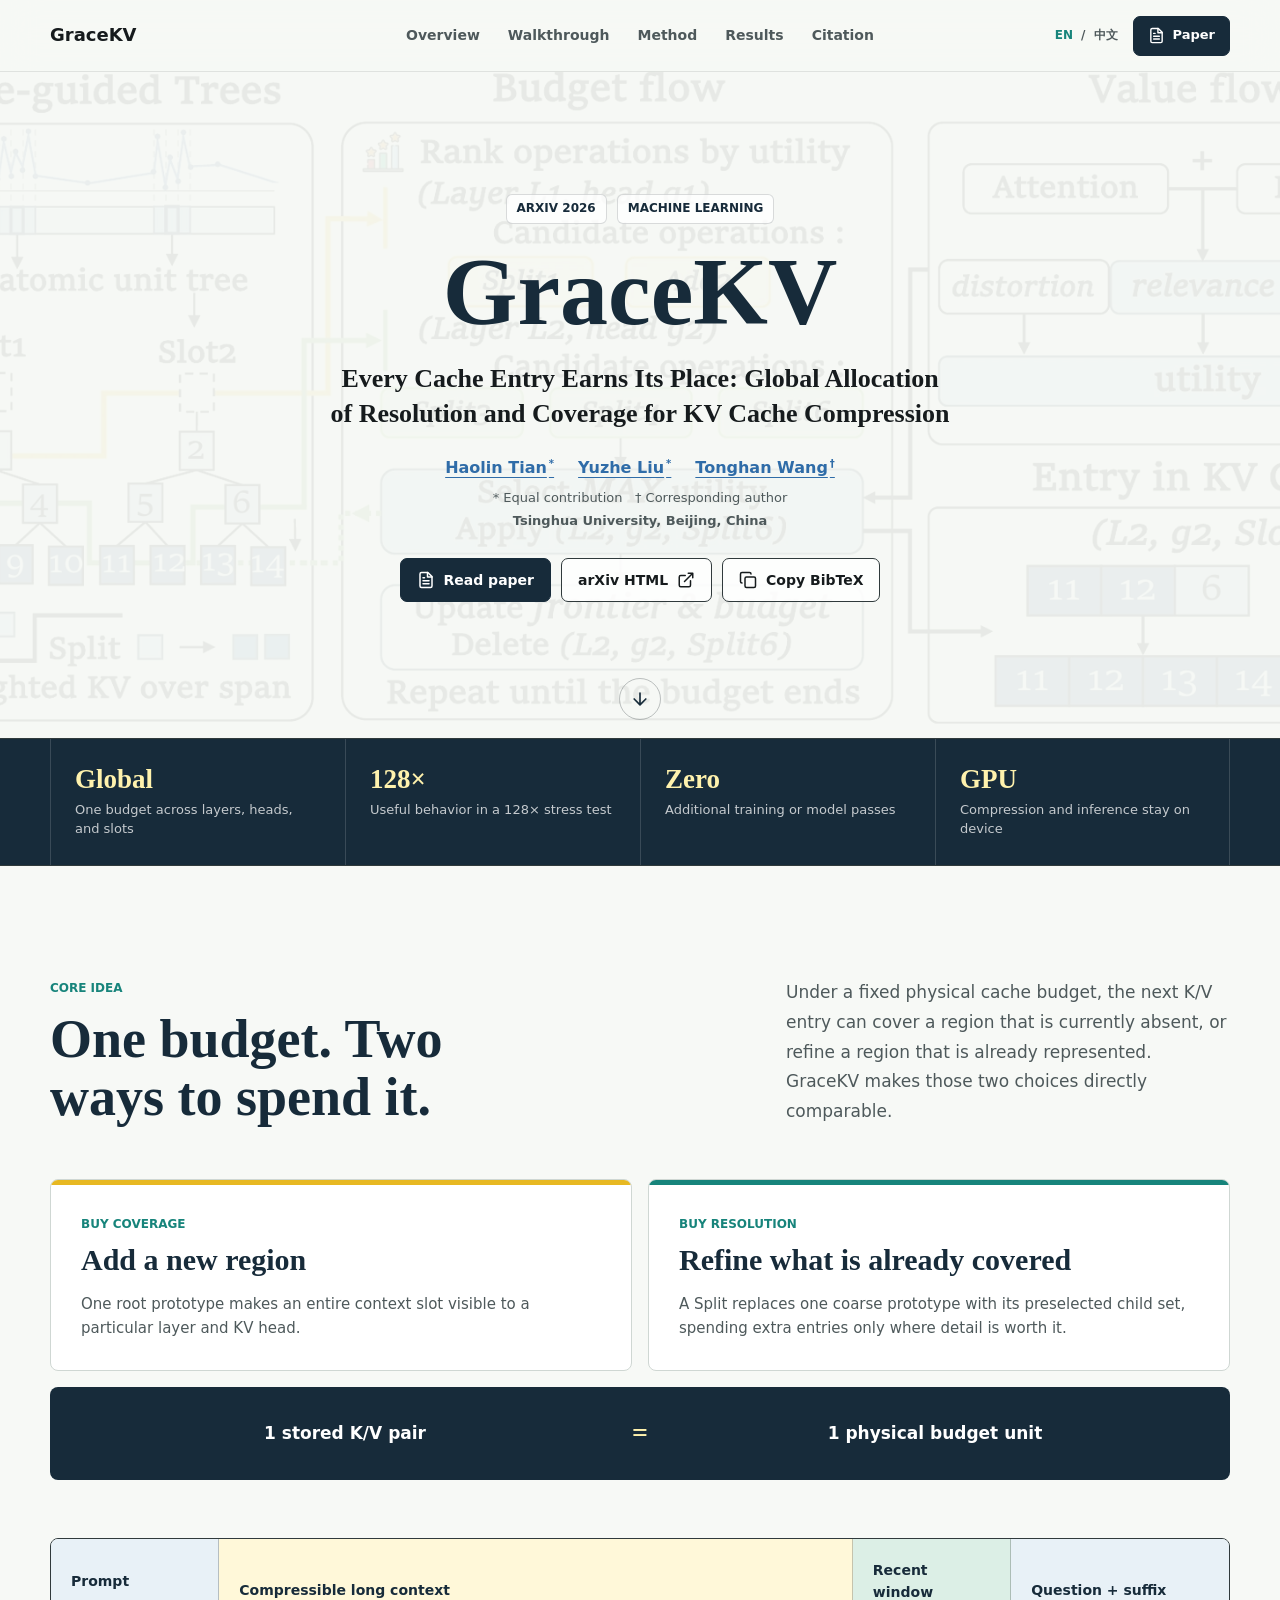
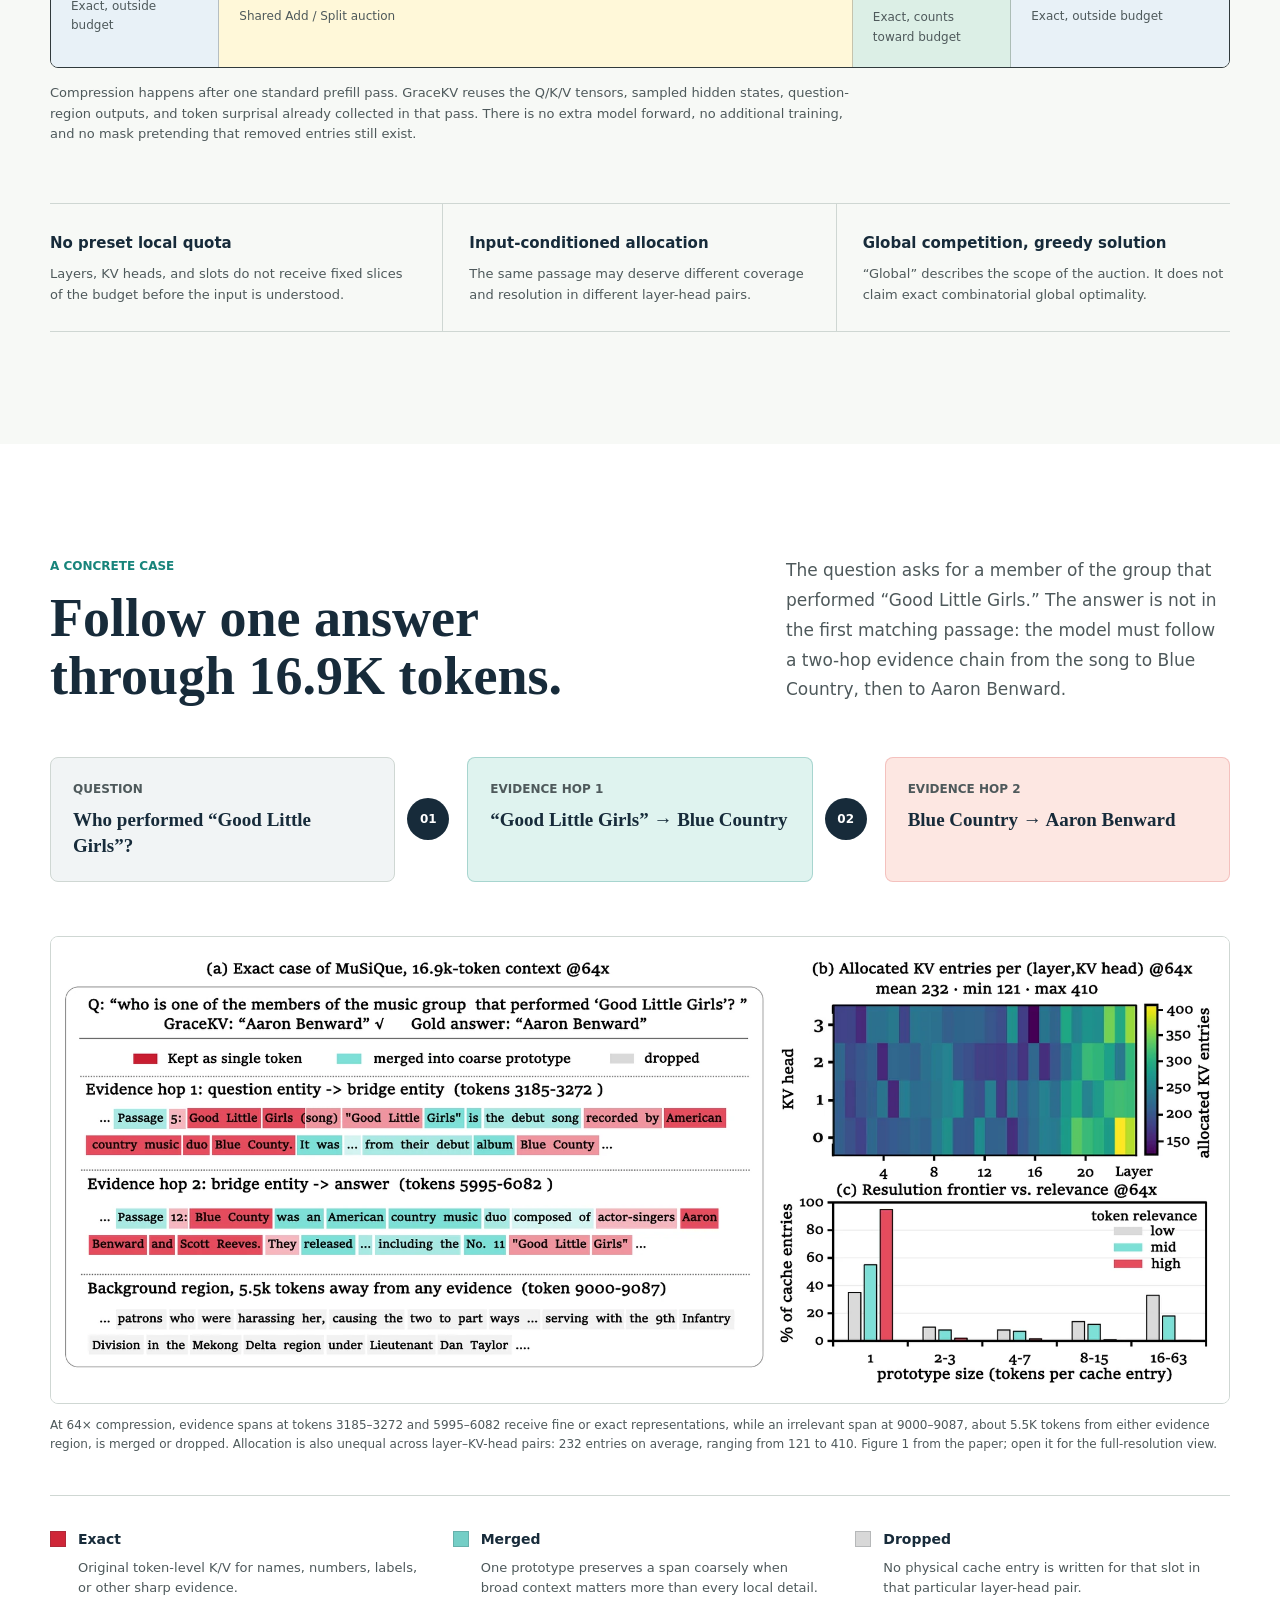
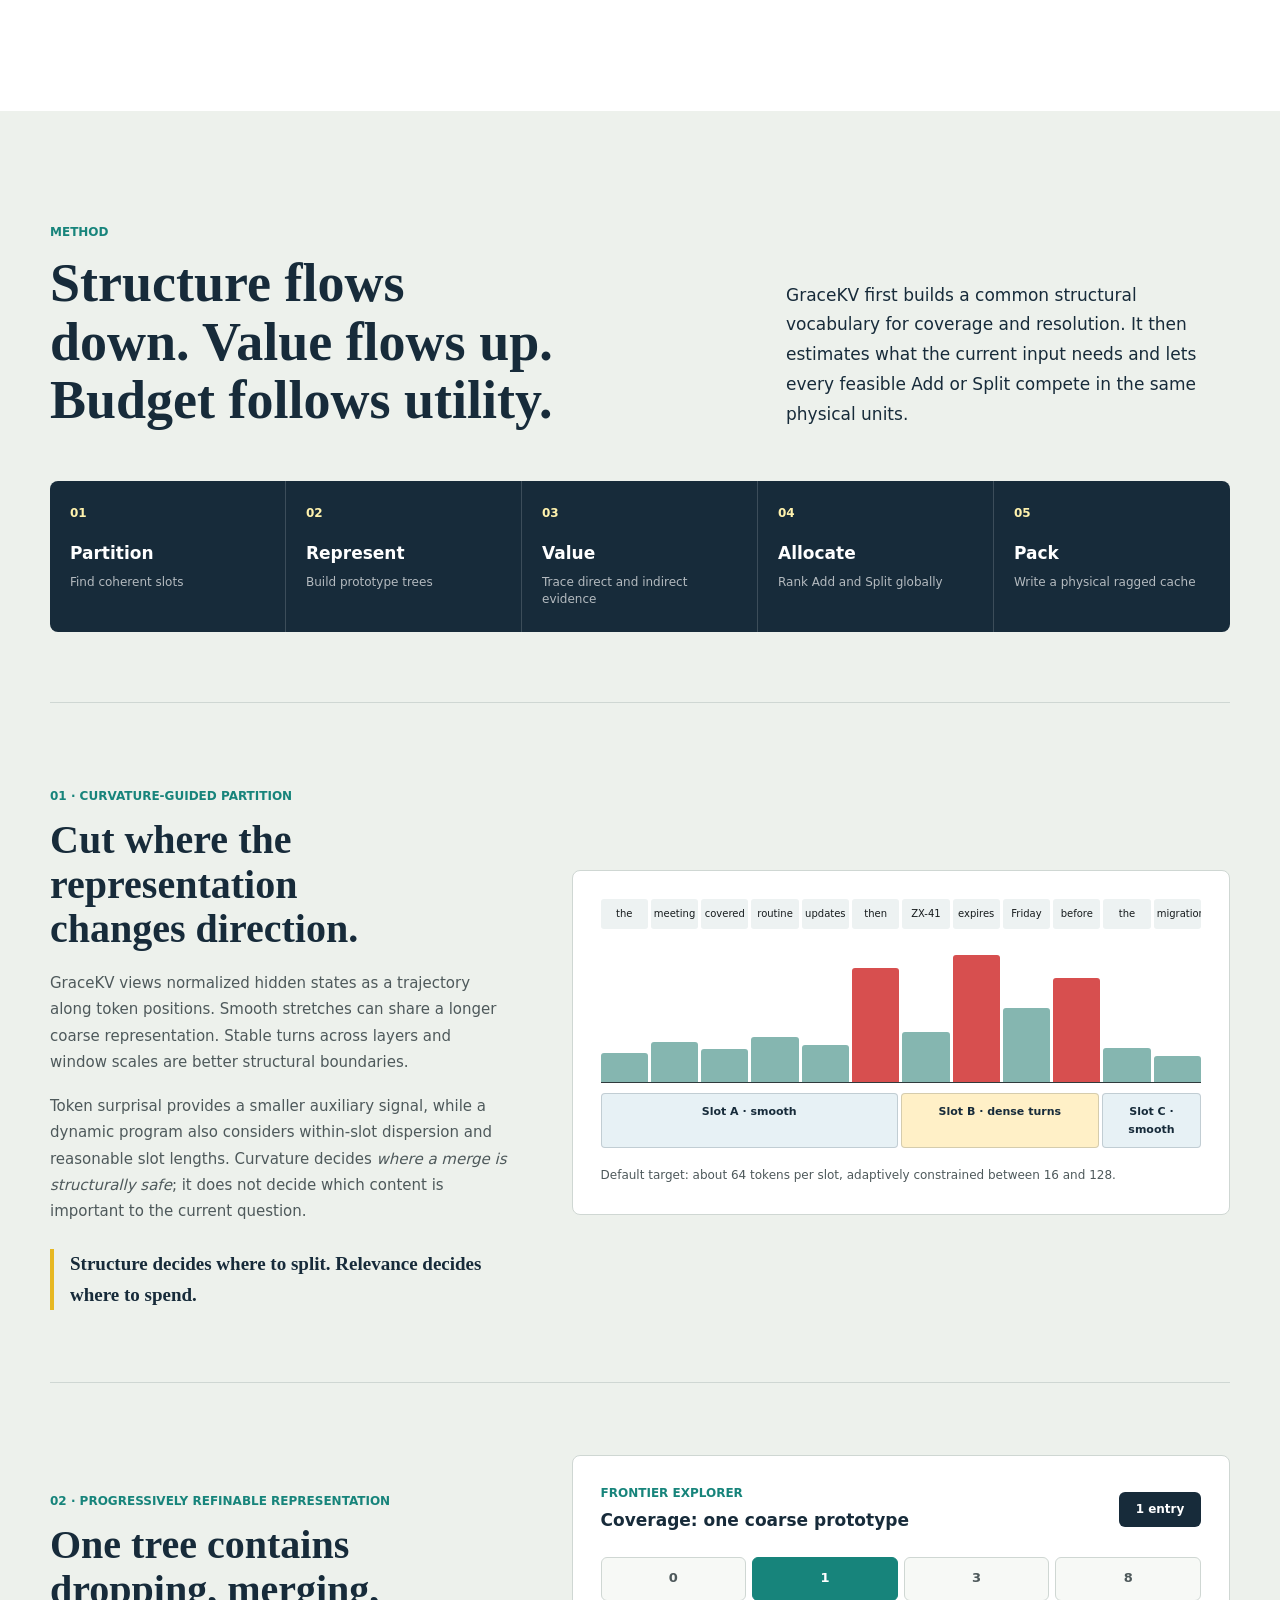
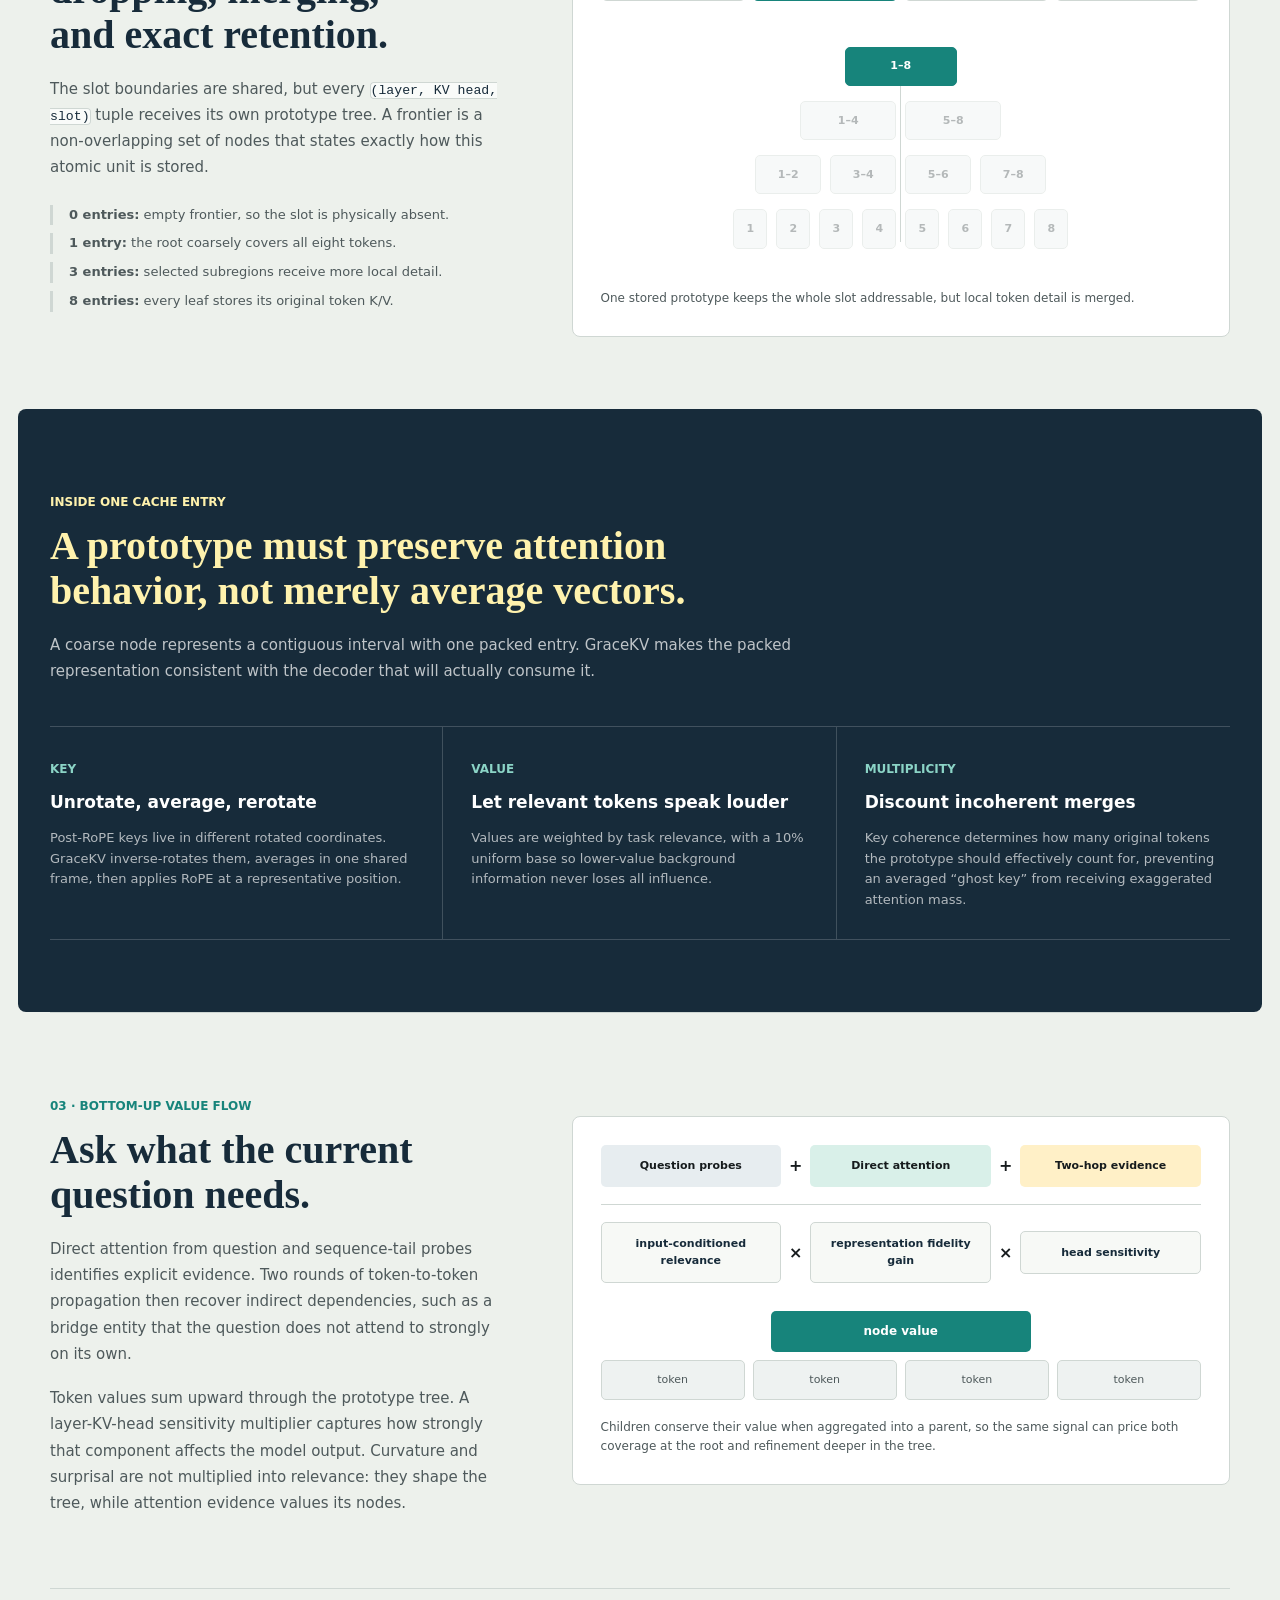
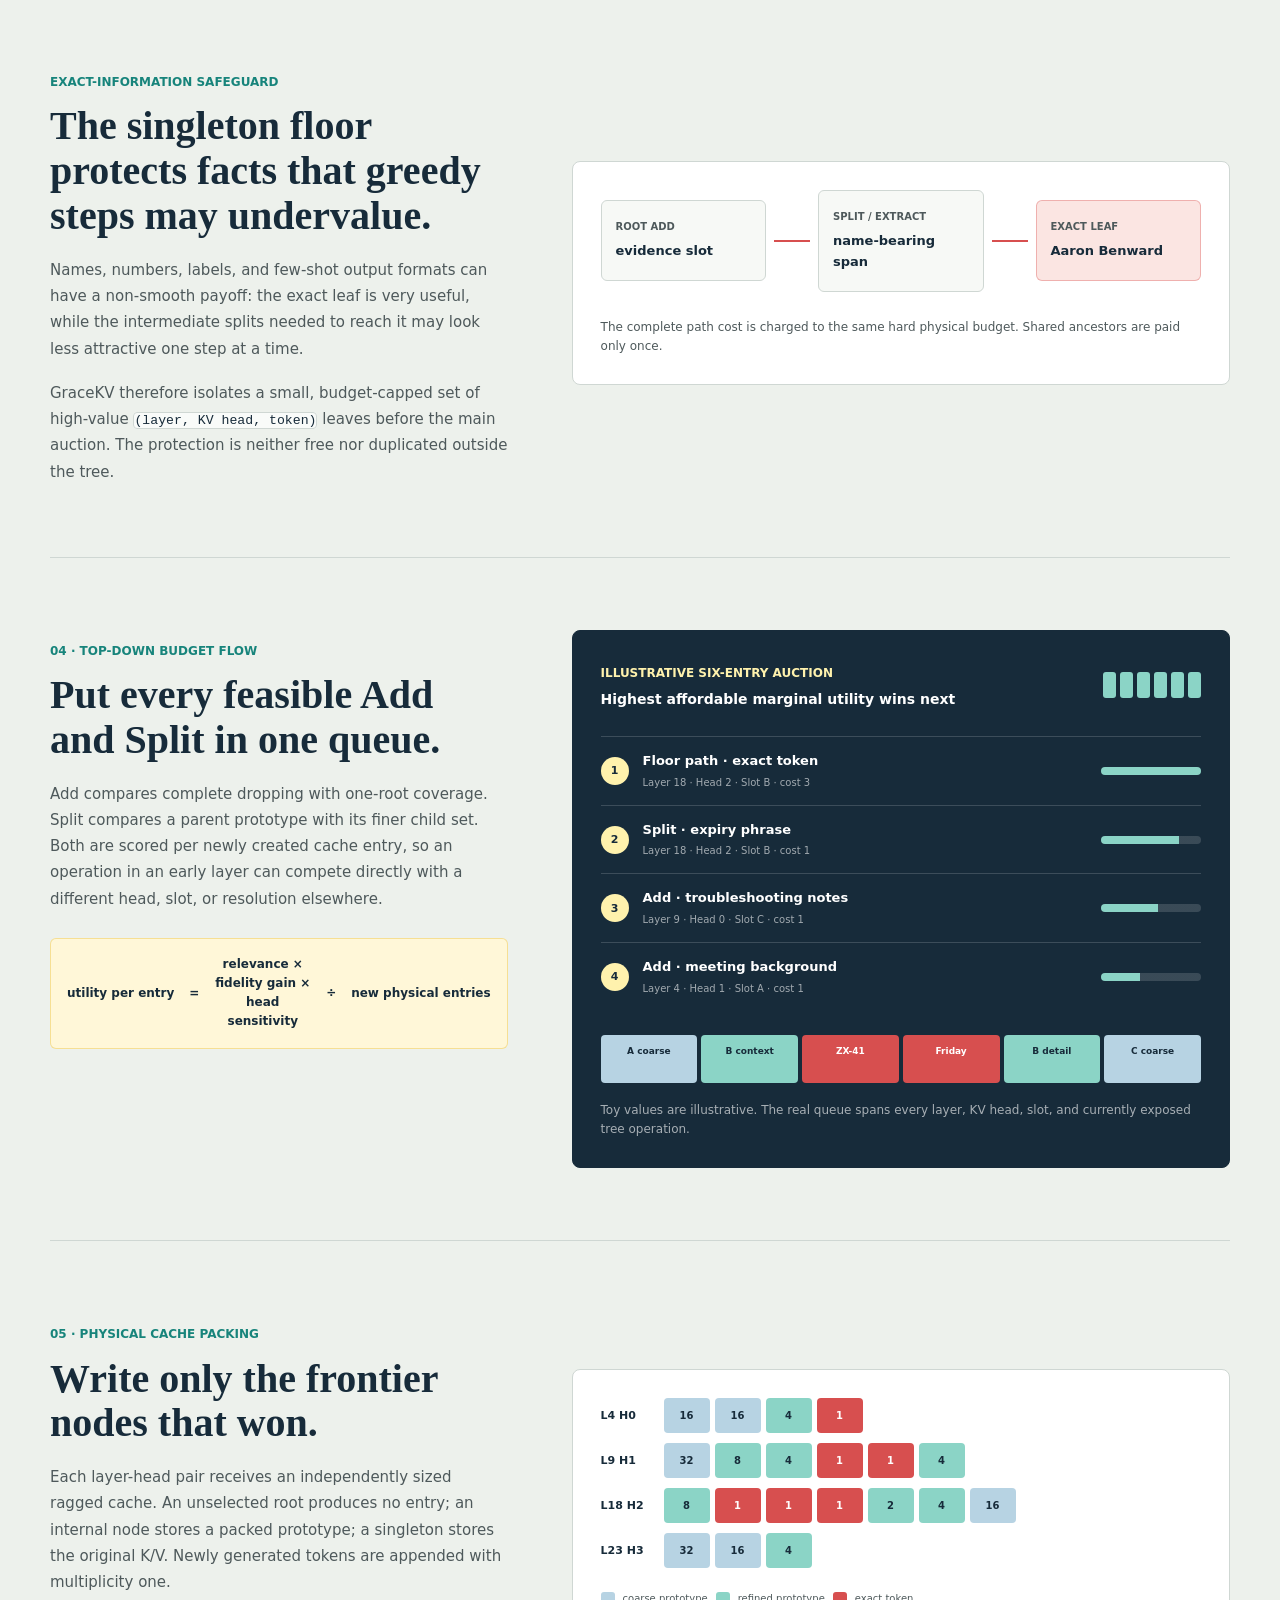
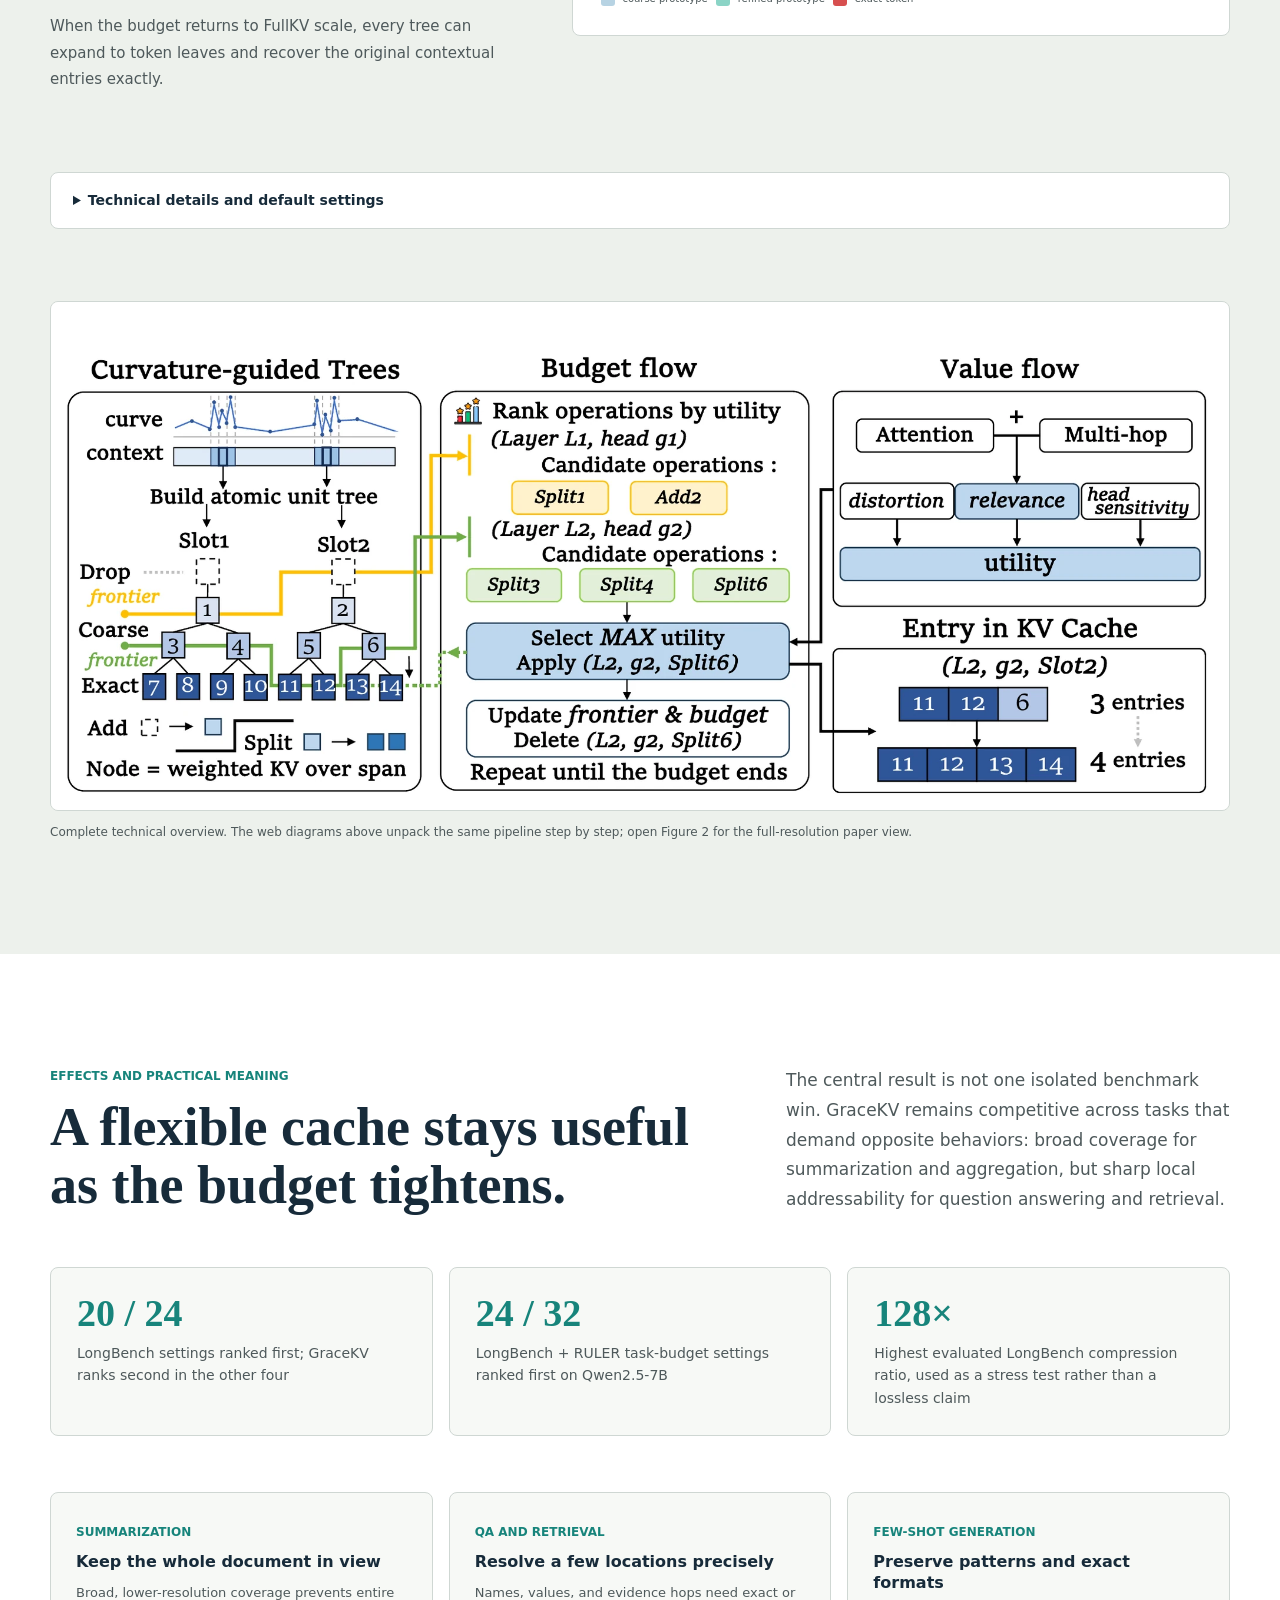
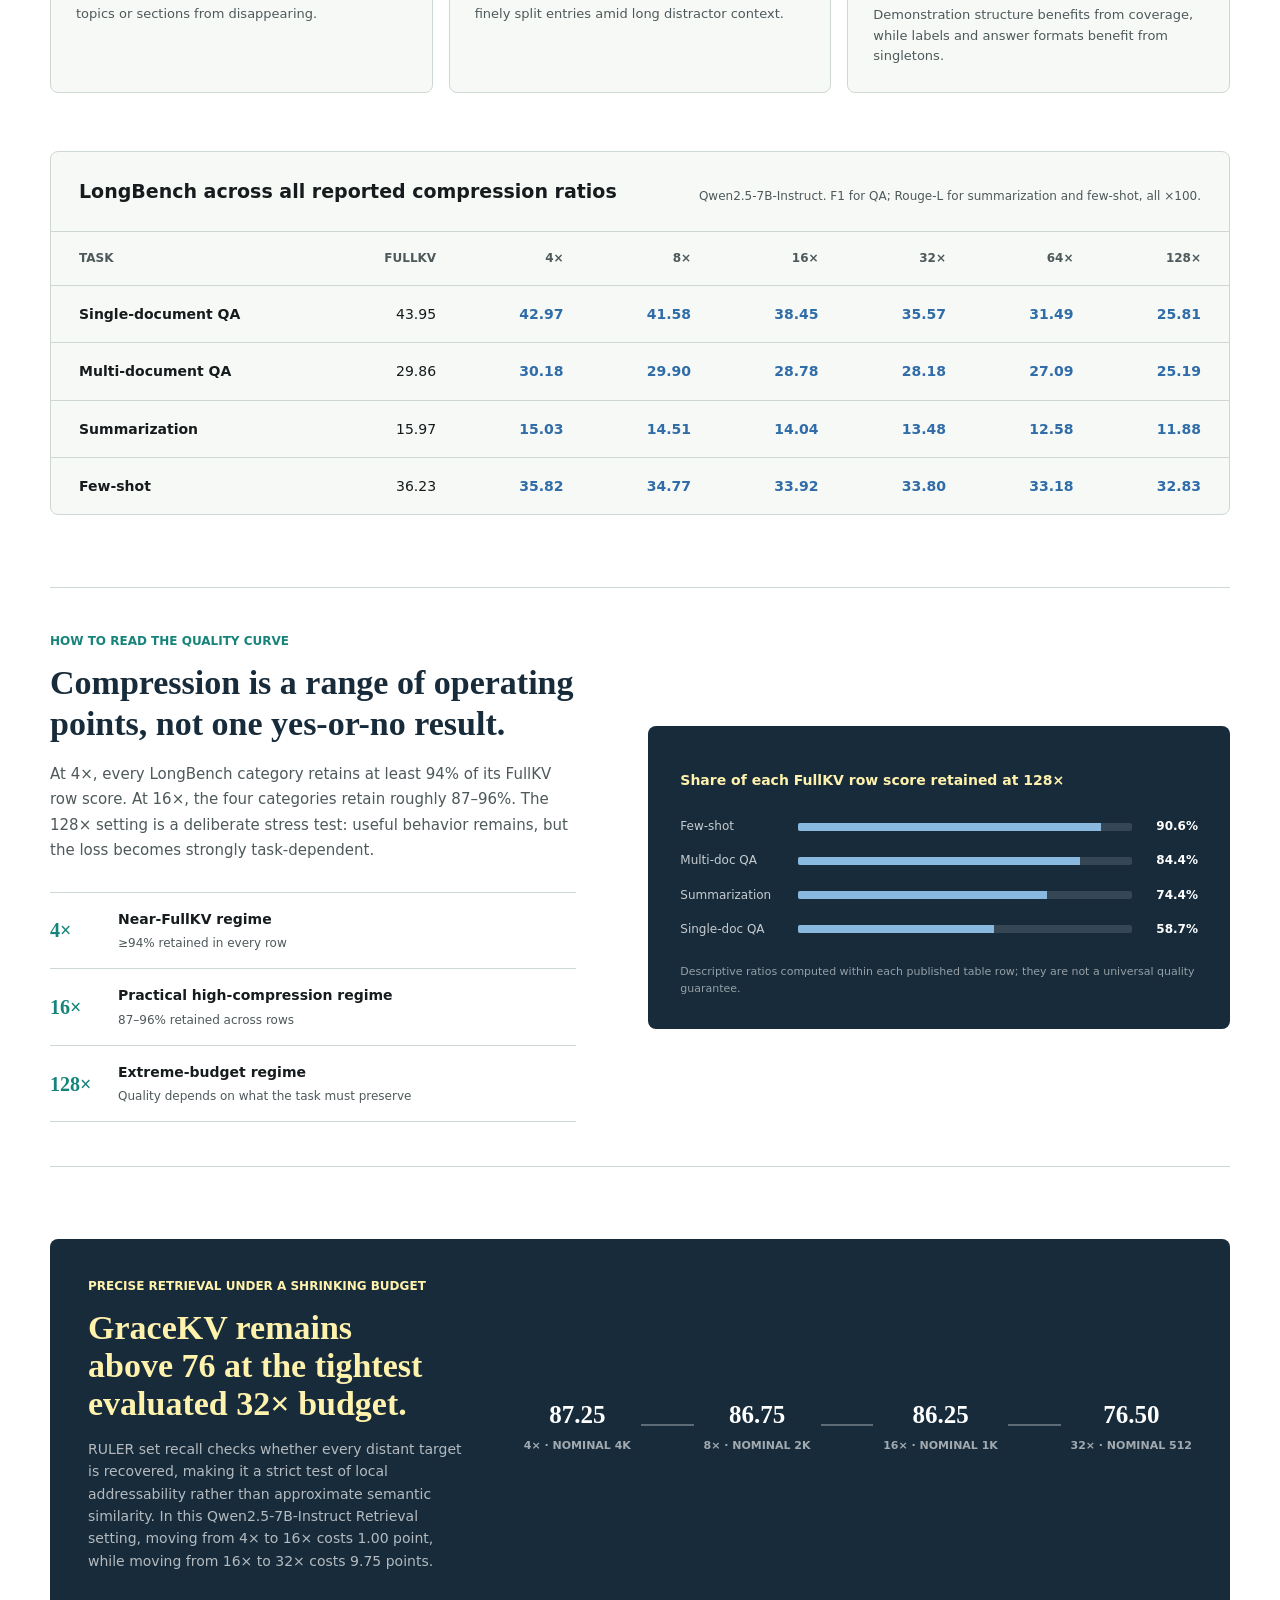
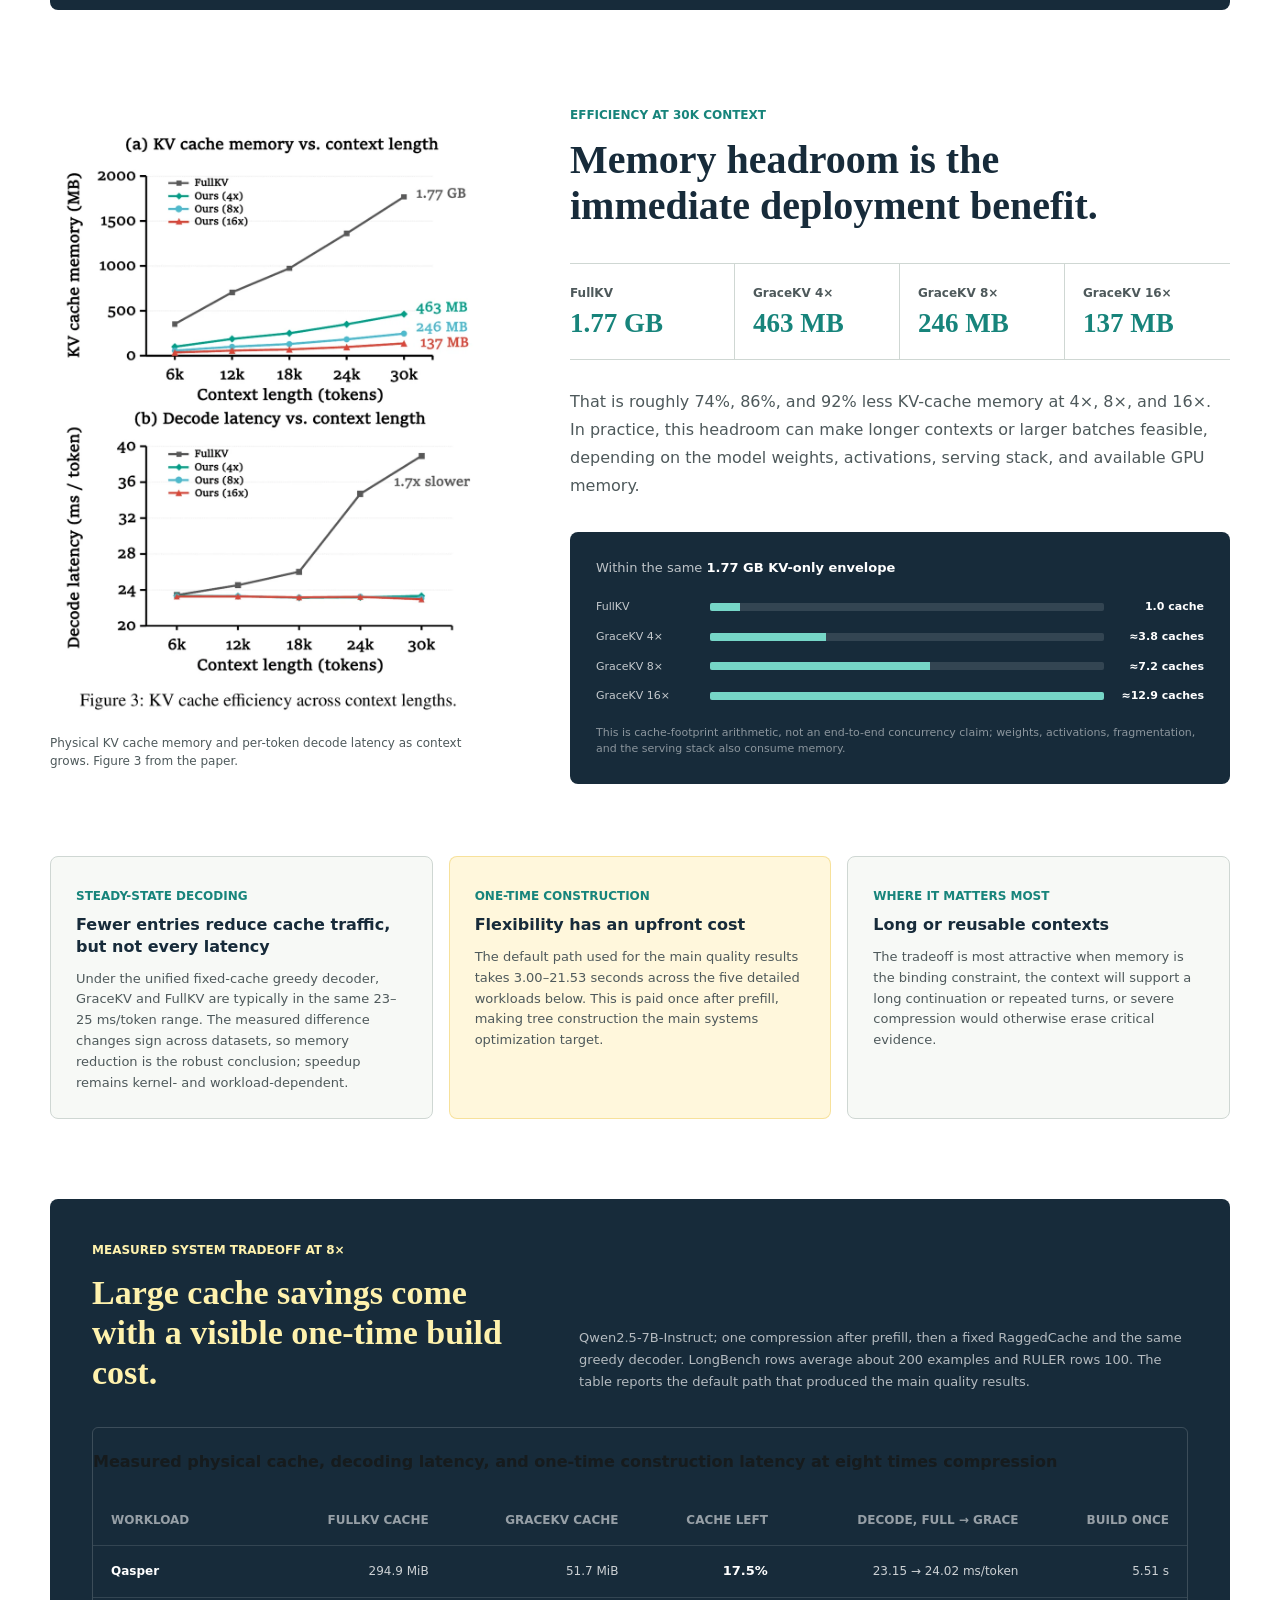
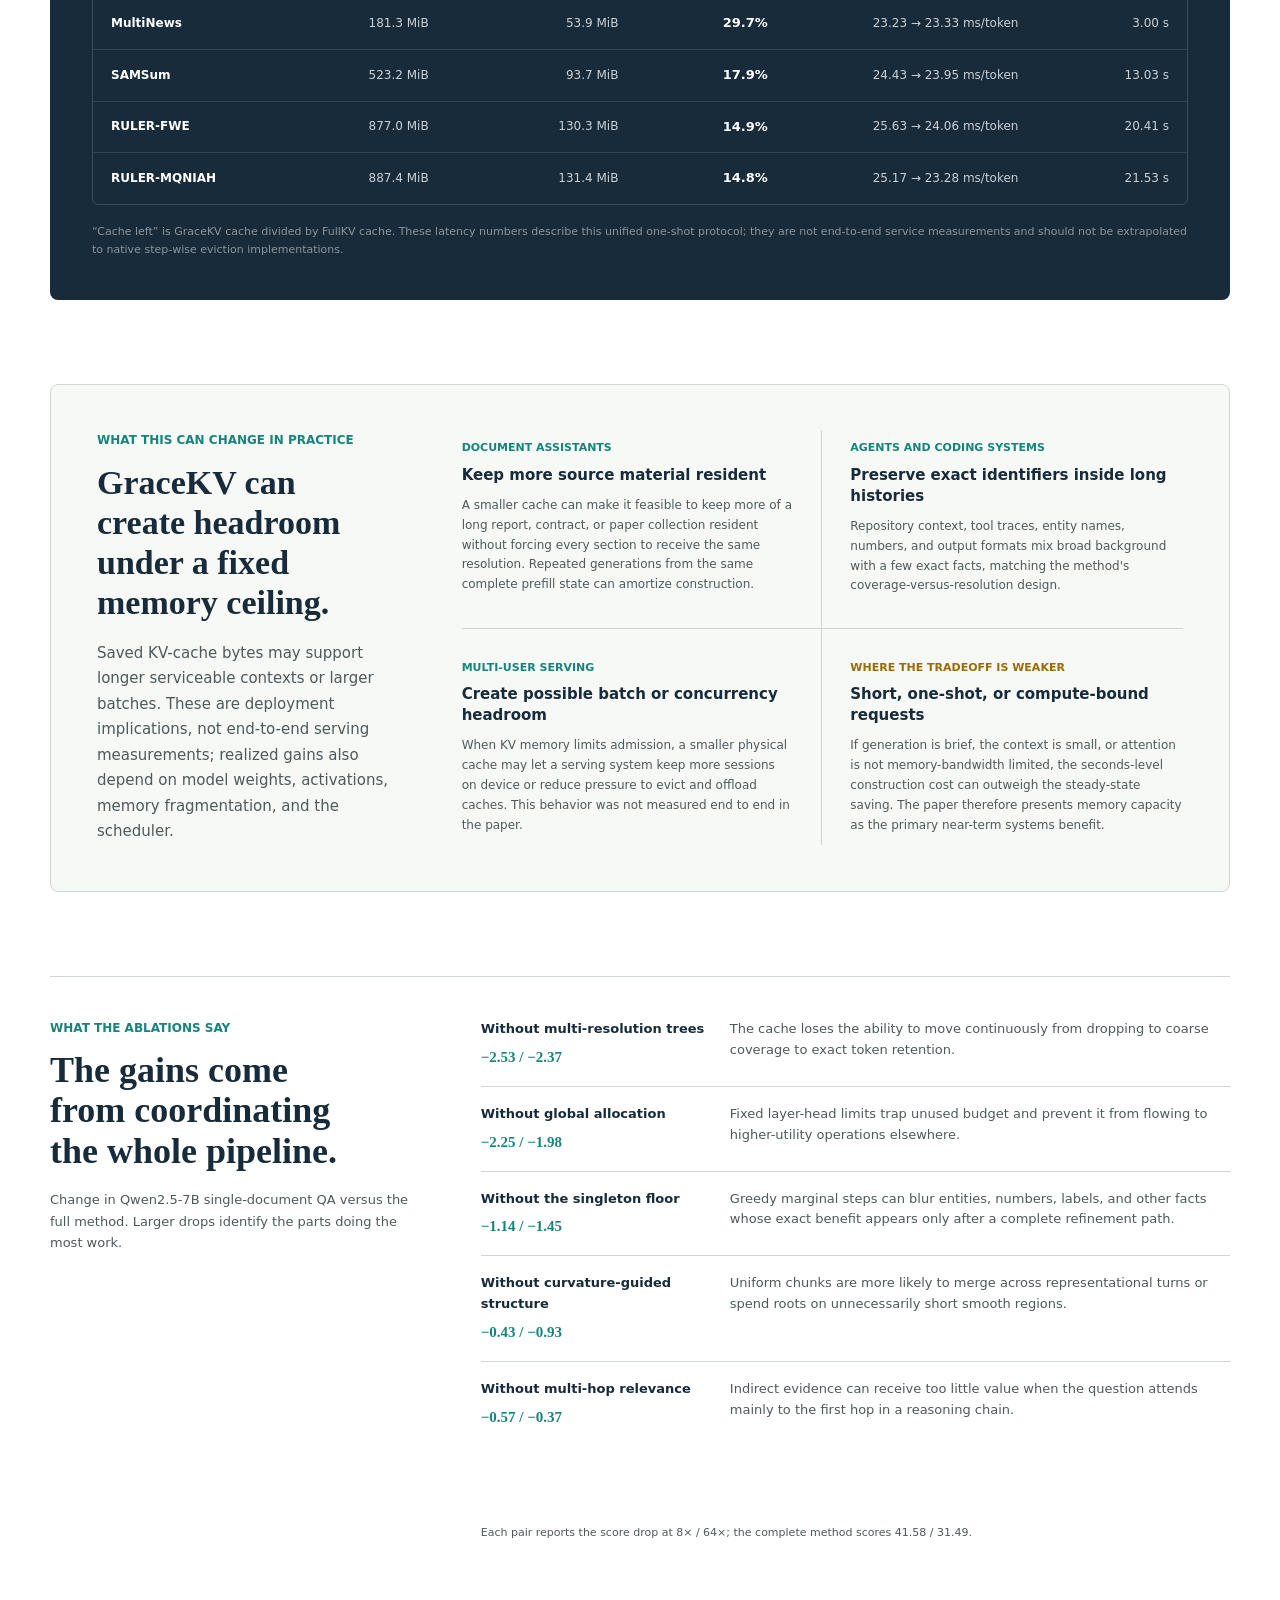
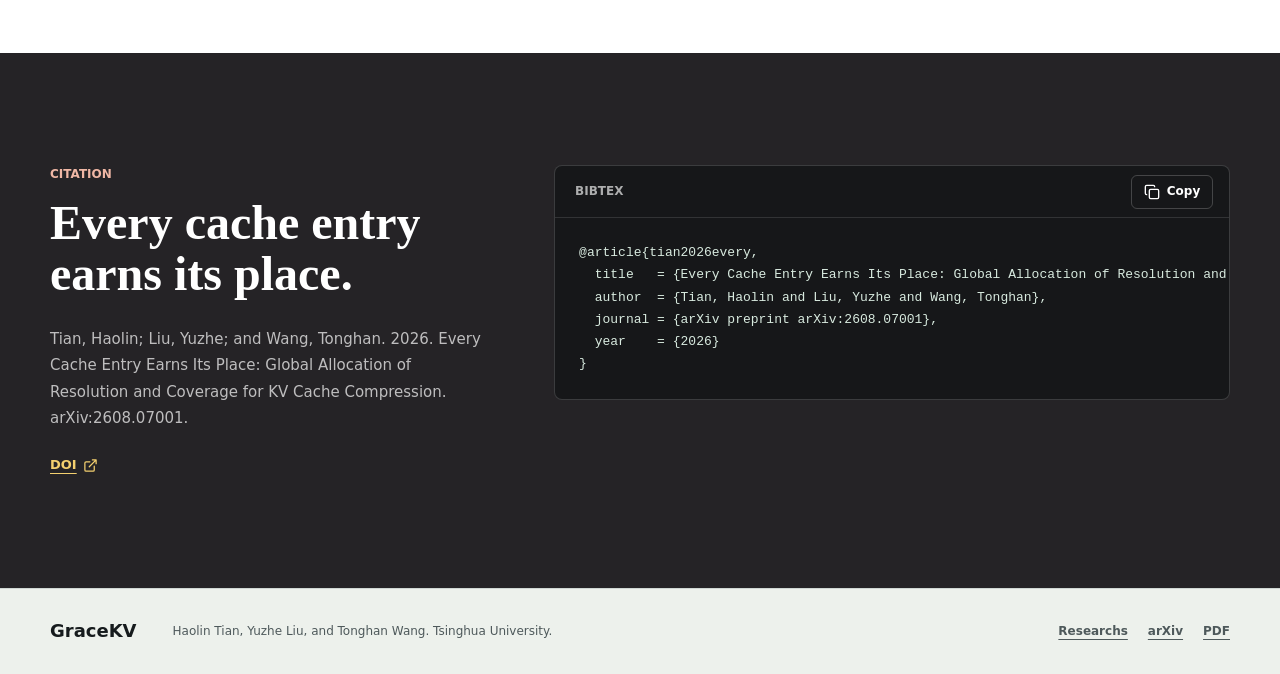
==== commit a2768461: "Publish bilingual GraceKV project page" ====
--- a/gracekv/index.html
+++ b/gracekv/index.html
@@ -8,7 +8,7 @@
     name="description"
     content="GraceKV globally allocates KV cache resolution and coverage across layers, heads, and context regions under a shared cache budget."
   />
-  <meta name="author" content="Haolin Tian, Yuzhe Liu, Tonghan Wang" />
+  <meta name="author" content="Haolin Tian, Yuzhe Liu, Tonghan Wang (田昊霖, 刘宇哲, 王同翰)" />
   <meta property="og:type" content="article" />
   <meta property="og:site_name" content="GraceKV" />
   <meta property="og:title" content="GraceKV: Global Allocation for KV Cache Compression" />
@@ -22,13 +22,16 @@
   <meta name="twitter:title" content="GraceKV: Global Allocation for KV Cache Compression" />
   <meta
     name="twitter:description"
-    content="A global resource allocation approach to KV cache compression, robust up to 128x compression."
+    content="A global resource allocation approach to KV cache compression, with useful task behavior retained in a 128x stress test."
   />
   <meta name="twitter:image" content="https://yz-liu-creater.github.io/gracekv/assets/og-gracekv.webp" />
   <link rel="canonical" href="https://yz-liu-creater.github.io/gracekv/" />
+  <link rel="alternate" hreflang="en" href="https://yz-liu-creater.github.io/gracekv/" />
+  <link rel="alternate" hreflang="zh-CN" href="https://yz-liu-creater.github.io/gracekv/zh.html" />
+  <link rel="alternate" hreflang="x-default" href="https://yz-liu-creater.github.io/gracekv/" />
   <link rel="preload" as="image" href="assets/method-overview.webp" fetchpriority="high" />
-  <link rel="stylesheet" href="style.css?v=20260812e" />
-  <script src="script.js?v=20260812e" defer></script>
+  <link rel="stylesheet" href="style.css?v=20260812g" />
+  <script src="script.js?v=20260812g" defer></script>
   <title>GraceKV | Global Allocation for KV Cache Compression</title>
   <script type="application/ld+json">
     {
@@ -39,7 +42,6 @@
       "datePublished": "2026-08-07",
       "identifier": "https://doi.org/10.48550/arXiv.2608.07001",
       "url": "https://arxiv.org/abs/2608.07001",
-      "license": "https://creativecommons.org/licenses/by/4.0/",
       "author": [
         { "@type": "Person", "name": "Haolin Tian" },
         { "@type": "Person", "name": "Yuzhe Liu" },
@@ -106,15 +108,22 @@
         <a href="#citation" data-section-link="citation">Citation</a>
       </nav>
 
-      <a
-        class="header-paper"
-        href="https://arxiv.org/pdf/2608.07001"
-        target="_blank"
-        rel="noreferrer"
-      >
-        <svg aria-hidden="true"><use href="#icon-file-text"></use></svg>
-        <span>Paper</span>
-      </a>
+      <div class="header-tools">
+        <div class="language-switch" aria-label="Language">
+          <a href="index.html" lang="en" hreflang="en" aria-current="page">EN</a>
+          <span aria-hidden="true">/</span>
+          <a href="zh.html" lang="zh-CN" hreflang="zh-CN">中文</a>
+        </div>
+        <a
+          class="header-paper"
+          href="https://arxiv.org/pdf/2608.07001"
+          target="_blank"
+          rel="noreferrer"
+        >
+          <svg aria-hidden="true"><use href="#icon-file-text"></use></svg>
+          <span>Paper</span>
+        </a>
+      </div>
     </div>
   </header>
 
@@ -170,7 +179,7 @@
         </div>
         <div class="signal-item">
           <strong>128&times;</strong>
-          <span>Robust under severe compression</span>
+          <span>Useful behavior in a 128&times; stress test</span>
         </div>
         <div class="signal-item">
           <strong>Zero</strong>
@@ -232,7 +241,7 @@
           </div>
         </div>
         <p class="input-budget-note">
-          Compression happens after one standard prefill pass. There is no extra model forward, no additional training, and no mask pretending that removed entries still exist.
+          Compression happens after one standard prefill pass. GraceKV reuses the Q/K/V tensors, sampled hidden states, question-region outputs, and token surprisal already collected in that pass. There is no extra model forward, no additional training, and no mask pretending that removed entries still exist.
         </p>
 
         <div class="method-contract">
@@ -293,7 +302,7 @@
             />
           </a>
           <figcaption>
-            At 64&times; compression, names and evidence-chain tokens receive fine or exact representations, while a background region 5.5K tokens away is merged or dropped. The right panels show that the entry count also varies across layers and KV heads. Figure 1 from the paper; open it for the full-resolution view.
+            At 64&times; compression, evidence spans at tokens 3185&ndash;3272 and 5995&ndash;6082 receive fine or exact representations, while an irrelevant span at 9000&ndash;9087, about 5.5K tokens from either evidence region, is merged or dropped. Allocation is also unequal across layer&ndash;KV-head pairs: 232 entries on average, ranging from 121 to 410. Figure 1 from the paper; open it for the full-resolution view.
           </figcaption>
         </figure>
 
@@ -501,7 +510,7 @@
               <div class="budget-meter" aria-label="Six of six illustrative budget entries allocated"><i></i><i></i><i></i><i></i><i></i><i></i></div>
             </div>
             <ol class="auction-queue">
-              <li><span>1</span><div><strong>Floor path &middot; exact code</strong><small>Layer 18 &middot; Head 2 &middot; Slot B &middot; cost 3</small></div><i style="--utility: 100%"></i></li>
+              <li><span>1</span><div><strong>Floor path &middot; exact token</strong><small>Layer 18 &middot; Head 2 &middot; Slot B &middot; cost 3</small></div><i style="--utility: 100%"></i></li>
               <li><span>2</span><div><strong>Split &middot; expiry phrase</strong><small>Layer 18 &middot; Head 2 &middot; Slot B &middot; cost 1</small></div><i style="--utility: 78%"></i></li>
               <li><span>3</span><div><strong>Add &middot; troubleshooting notes</strong><small>Layer 9 &middot; Head 0 &middot; Slot C &middot; cost 1</small></div><i style="--utility: 57%"></i></li>
               <li><span>4</span><div><strong>Add &middot; meeting background</strong><small>Layer 4 &middot; Head 1 &middot; Slot A &middot; cost 1</small></div><i style="--utility: 39%"></i></li>
@@ -584,12 +593,12 @@
             <span>LongBench settings ranked first; GraceKV ranks second in the other four</span>
           </article>
           <article class="result-stat">
-            <strong>76.50</strong>
-            <span>RULER retrieval at the tightest evaluated budget (32&times; compression)</span>
+            <strong>24 / 32</strong>
+            <span>LongBench + RULER task-budget settings ranked first on Qwen2.5-7B</span>
           </article>
           <article class="result-stat">
             <strong>128&times;</strong>
-            <span>Highest evaluated LongBench compression ratio</span>
+            <span>Highest evaluated LongBench compression ratio, used as a stress test rather than a lossless claim</span>
           </article>
         </div>
 
@@ -748,18 +757,56 @@
           <div>
             <span>Steady-state decoding</span>
             <strong>Fewer entries reduce cache traffic, but not every latency</strong>
-            <p>At the longest evaluated context in Figure 3, FullKV is up to 1.7&times; slower. The detailed appendix also finds GraceKV and FullKV nearly tied on some datasets under the unified decoder, so memory reduction is the robust result; speedup remains kernel- and workload-dependent.</p>
+            <p>Under the unified fixed-cache greedy decoder, GraceKV and FullKV are typically in the same 23&ndash;25 ms/token range. The measured difference changes sign across datasets, so memory reduction is the robust conclusion; speedup remains kernel- and workload-dependent.</p>
           </div>
           <div>
             <span>One-time construction</span>
             <strong>Flexibility has an upfront cost</strong>
-            <p>GraceKV builds input-conditioned trees and allocates the budget once after prefill. This remains a seconds-level cost whose exact value depends strongly on context length and engineering configuration, making construction the main systems optimization target.</p>
+            <p>The default path used for the main quality results takes 3.00&ndash;21.53 seconds across the five detailed workloads below. This is paid once after prefill, making tree construction the main systems optimization target.</p>
           </div>
           <div>
             <span>Where it matters most</span>
             <strong>Long or reusable contexts</strong>
             <p>The tradeoff is most attractive when memory is the binding constraint, the context will support a long continuation or repeated turns, or severe compression would otherwise erase critical evidence.</p>
           </div>
+        </div>
+
+        <div class="measured-systems">
+          <div class="measured-systems-heading">
+            <div>
+              <p class="section-label">Measured system tradeoff at 8&times;</p>
+              <h3>Large cache savings come with a visible one-time build cost.</h3>
+            </div>
+            <p>
+              Qwen2.5-7B-Instruct; one compression after prefill, then a fixed RaggedCache and the same greedy decoder. LongBench rows average about 200 examples and RULER rows 100. The table reports the default path that produced the main quality results.
+            </p>
+          </div>
+
+          <div class="system-table-wrap" role="region" aria-labelledby="system-table-title" aria-describedby="system-table-note" tabindex="0">
+            <h4 class="sr-only" id="system-table-title">Measured physical cache, decoding latency, and one-time construction latency at eight times compression</h4>
+            <table class="system-table">
+              <thead>
+                <tr>
+                  <th scope="col">Workload</th>
+                  <th scope="col">FullKV cache</th>
+                  <th scope="col">GraceKV cache</th>
+                  <th scope="col">Cache left</th>
+                  <th scope="col">Decode, Full &rarr; Grace</th>
+                  <th scope="col">Build once</th>
+                </tr>
+              </thead>
+              <tbody>
+                <tr><th scope="row">Qasper</th><td>294.9 MiB</td><td>51.7 MiB</td><td><strong>17.5%</strong></td><td>23.15 &rarr; 24.02 ms/token</td><td>5.51 s</td></tr>
+                <tr><th scope="row">MultiNews</th><td>181.3 MiB</td><td>53.9 MiB</td><td><strong>29.7%</strong></td><td>23.23 &rarr; 23.33 ms/token</td><td>3.00 s</td></tr>
+                <tr><th scope="row">SAMSum</th><td>523.2 MiB</td><td>93.7 MiB</td><td><strong>17.9%</strong></td><td>24.43 &rarr; 23.95 ms/token</td><td>13.03 s</td></tr>
+                <tr><th scope="row">RULER-FWE</th><td>877.0 MiB</td><td>130.3 MiB</td><td><strong>14.9%</strong></td><td>25.63 &rarr; 24.06 ms/token</td><td>20.41 s</td></tr>
+                <tr><th scope="row">RULER-MQNIAH</th><td>887.4 MiB</td><td>131.4 MiB</td><td><strong>14.8%</strong></td><td>25.17 &rarr; 23.28 ms/token</td><td>21.53 s</td></tr>
+              </tbody>
+            </table>
+          </div>
+          <p class="system-table-note" id="system-table-note">
+            “Cache left” is GraceKV cache divided by FullKV cache. These latency numbers describe this unified one-shot protocol; they are not end-to-end service measurements and should not be extrapolated to native step-wise eviction implementations.
+          </p>
         </div>
 
         <div class="deployment-guide">
@@ -796,14 +843,16 @@
           <div class="ablation-heading">
             <p class="section-label">What the ablations say</p>
             <h3>The gains come from coordinating the whole pipeline.</h3>
+            <p>Change in Qwen2.5-7B single-document QA versus the full method. Larger drops identify the parts doing the most work.</p>
           </div>
           <dl>
-            <div><dt>Without global allocation</dt><dd>Fixed layer-head limits trap unused budget and prevent it from flowing to higher-utility operations elsewhere.</dd></div>
-            <div><dt>Without multi-resolution trees</dt><dd>The cache loses the ability to move continuously from dropping to coarse coverage to exact token retention.</dd></div>
-            <div><dt>Without the singleton floor</dt><dd>Greedy marginal steps can blur entities, numbers, labels, and other facts whose exact benefit appears only after a complete refinement path.</dd></div>
-            <div><dt>Without curvature-guided structure</dt><dd>Uniform chunks are more likely to merge across representational turns or spend roots on unnecessarily short smooth regions.</dd></div>
-            <div><dt>Without multi-hop relevance</dt><dd>Indirect evidence can receive too little value when the question attends mainly to the first hop in a reasoning chain.</dd></div>
+            <div><dt>Without multi-resolution trees <span>&minus;2.53 / &minus;2.37</span></dt><dd>The cache loses the ability to move continuously from dropping to coarse coverage to exact token retention.</dd></div>
+            <div><dt>Without global allocation <span>&minus;2.25 / &minus;1.98</span></dt><dd>Fixed layer-head limits trap unused budget and prevent it from flowing to higher-utility operations elsewhere.</dd></div>
+            <div><dt>Without the singleton floor <span>&minus;1.14 / &minus;1.45</span></dt><dd>Greedy marginal steps can blur entities, numbers, labels, and other facts whose exact benefit appears only after a complete refinement path.</dd></div>
+            <div><dt>Without curvature-guided structure <span>&minus;0.43 / &minus;0.93</span></dt><dd>Uniform chunks are more likely to merge across representational turns or spend roots on unnecessarily short smooth regions.</dd></div>
+            <div><dt>Without multi-hop relevance <span>&minus;0.57 / &minus;0.37</span></dt><dd>Indirect evidence can receive too little value when the question attends mainly to the first hop in a reasoning chain.</dd></div>
           </dl>
+          <p class="ablation-note">Each pair reports the score drop at 8&times; / 64&times;; the complete method scores 41.58 / 31.49.</p>
         </div>
       </div>
     </section>
@@ -821,10 +870,6 @@
               DOI
               <svg aria-hidden="true"><use href="#icon-external"></use></svg>
             </a>
-            <a href="http://creativecommons.org/licenses/by/4.0/" target="_blank" rel="noreferrer">
-              CC BY 4.0
-              <svg aria-hidden="true"><use href="#icon-external"></use></svg>
-            </a>
           </div>
         </div>
 
--- a/gracekv/style.css
+++ b/gracekv/style.css
@@ -33,6 +33,12 @@
   line-height: 1.6;
 }
 
+html[lang="zh-CN"] body {
+  font-family: "Noto Sans SC", "Microsoft YaHei", "PingFang SC", Inter, ui-sans-serif, system-ui, sans-serif;
+  line-break: strict;
+  overflow-wrap: anywhere;
+}
+
 body.menu-open {
   overflow: hidden;
 }
@@ -182,6 +188,46 @@
   transition: background-color 160ms ease, border-color 160ms ease, transform 160ms ease;
 }
 
+.header-tools {
+  display: flex;
+  justify-self: end;
+  align-items: center;
+  gap: 14px;
+}
+
+.language-switch {
+  display: inline-flex;
+  align-items: center;
+  gap: 7px;
+  color: var(--ink-soft);
+  font-size: 12px;
+  font-weight: 750;
+  white-space: nowrap;
+}
+
+.language-switch a {
+  padding: 5px 1px;
+  color: inherit;
+  text-decoration: none;
+  transition: color 160ms ease;
+}
+
+.language-switch a:hover,
+.language-switch a[aria-current="page"] {
+  color: var(--teal);
+}
+
+html[lang="zh-CN"] h2,
+html[lang="zh-CN"] h3,
+html[lang="zh-CN"] h4,
+html[lang="zh-CN"] .paper-title,
+html[lang="zh-CN"] .signal-item strong,
+html[lang="zh-CN"] .result-stat strong,
+html[lang="zh-CN"] .big-number,
+html[lang="zh-CN"] .efficiency-number {
+  font-family: "Noto Serif SC", "Songti SC", SimSun, Georgia, serif;
+}
+
 .header-paper:hover {
   background: var(--teal);
   border-color: var(--teal);
@@ -2223,6 +2269,84 @@
   border-color: rgba(231, 184, 34, 0.35);
 }
 
+.measured-systems {
+  margin-top: 80px;
+  padding: 42px;
+  background: var(--navy);
+  border-radius: 8px;
+}
+
+.measured-systems-heading {
+  display: grid;
+  grid-template-columns: minmax(280px, 0.82fr) minmax(0, 1.18fr);
+  gap: 64px;
+  align-items: end;
+}
+
+.measured-systems .section-label,
+.measured-systems h3 {
+  color: #fff2ad;
+}
+
+.measured-systems h3 {
+  margin: 0;
+  font-family: Georgia, "Times New Roman", serif;
+  font-size: 34px;
+  line-height: 1.18;
+}
+
+.measured-systems-heading > p {
+  margin: 0;
+  color: rgba(255, 255, 255, 0.68);
+  font-size: 13px;
+  line-height: 1.7;
+}
+
+.system-table-wrap {
+  overflow-x: auto;
+  margin-top: 34px;
+  border: 1px solid rgba(255, 255, 255, 0.16);
+  border-radius: 6px;
+}
+
+.system-table-wrap:focus-visible {
+  outline: 3px solid rgba(255, 242, 173, 0.55);
+  outline-offset: 3px;
+}
+
+.system-table {
+  min-width: 910px;
+}
+
+.system-table th,
+.system-table td {
+  padding: 15px 18px;
+  border-color: rgba(255, 255, 255, 0.12);
+  color: rgba(255, 255, 255, 0.78);
+  font-size: 12px;
+  white-space: nowrap;
+}
+
+.system-table thead th {
+  color: rgba(255, 255, 255, 0.55);
+}
+
+.system-table tbody th,
+.system-table td strong {
+  color: var(--white);
+}
+
+.system-table td strong {
+  font-size: 13px;
+}
+
+.system-table-note {
+  margin: 18px 0 0;
+  color: rgba(255, 255, 255, 0.5);
+  font-size: 11px;
+  line-height: 1.6;
+}
+
 .deployment-guide {
   display: grid;
   grid-template-columns: minmax(250px, 0.58fr) minmax(0, 1.42fr);
@@ -2305,6 +2429,13 @@
   font-size: 36px;
 }
 
+.ablation-heading > p:last-child {
+  margin: 18px 0 0;
+  color: var(--ink-soft);
+  font-size: 13px;
+  line-height: 1.65;
+}
+
 .ablation-lessons dl {
   margin: 0;
 }
@@ -2331,10 +2462,26 @@
   font-weight: 850;
 }
 
+.ablation-lessons dt span {
+  display: block;
+  margin-top: 5px;
+  color: var(--teal);
+  font-family: Georgia, "Times New Roman", serif;
+  font-size: 15px;
+  font-variant-numeric: tabular-nums;
+}
+
 .ablation-lessons dd {
   margin: 0;
   color: var(--ink-soft);
   font-size: 13px;
+}
+
+.ablation-note {
+  grid-column: 2;
+  margin: 8px 0 0;
+  color: var(--ink-soft);
+  font-size: 11px;
 }
 
 .citation-section {
@@ -2564,9 +2711,14 @@
   .ruler-result,
   .ablation-lessons,
   .quality-reading,
-  .deployment-guide {
+  .deployment-guide,
+  .measured-systems-heading {
     grid-template-columns: 1fr;
     gap: 36px;
+  }
+
+  .ablation-note {
+    grid-column: 1;
   }
 
   .method-steps {
@@ -2616,6 +2768,15 @@
 
   .header-paper {
     display: none;
+  }
+
+  .header-tools {
+    position: absolute;
+    right: 58px;
+  }
+
+  .language-switch {
+    font-size: 12px;
   }
 
   .site-nav {
@@ -2722,6 +2883,21 @@
   }
 }
 
+@media (max-width: 380px) {
+  .header-inner {
+    width: min(var(--max-width), calc(100% - 20px));
+  }
+
+  .header-tools {
+    right: 52px;
+  }
+
+  .language-switch {
+    gap: 5px;
+    font-size: 11px;
+  }
+}
+
 @media (max-width: 640px) {
   .section {
     padding: 82px 18px;
@@ -2829,8 +3005,13 @@
 
   .chapter-copy h3,
   .ruler-result h3,
-  .ablation-heading h3 {
+  .ablation-heading h3,
+  .measured-systems h3 {
     font-size: 31px;
+  }
+
+  .measured-systems {
+    padding: 28px 22px;
   }
 
   .slot-demo,
